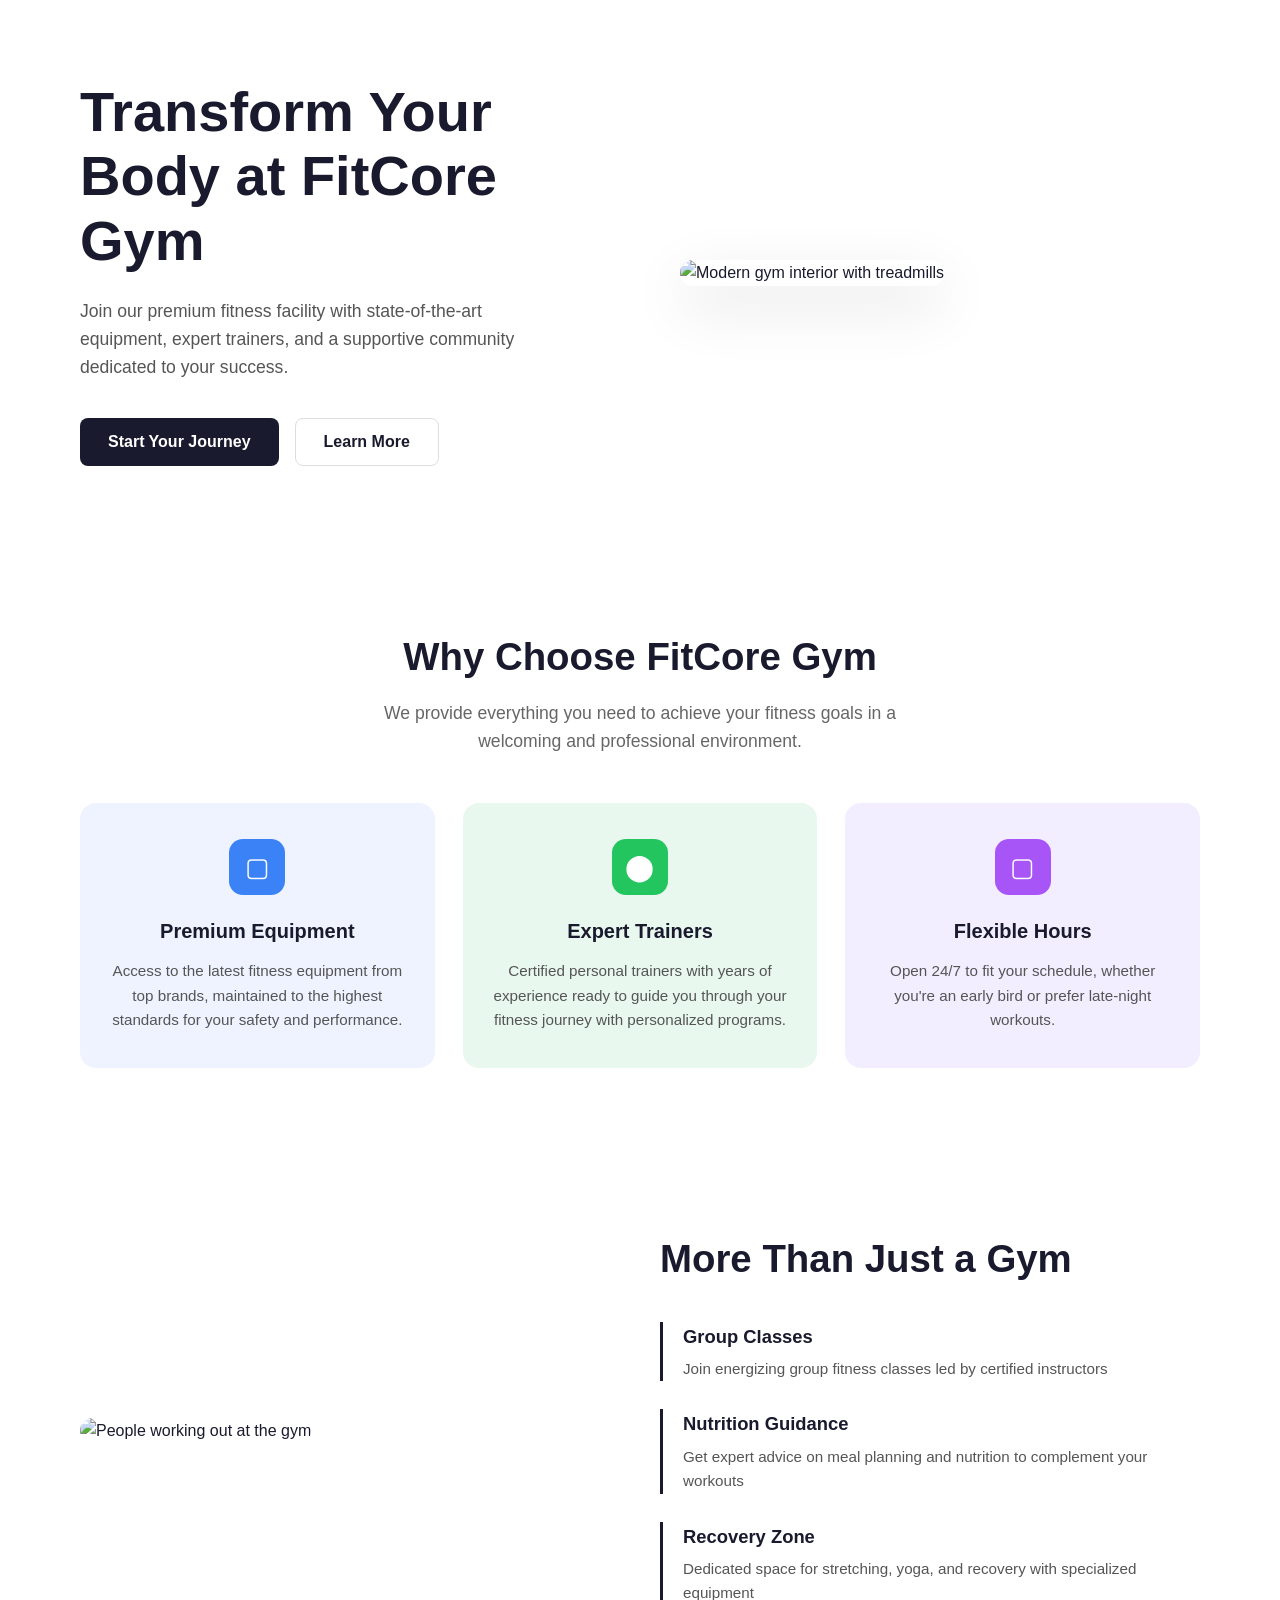
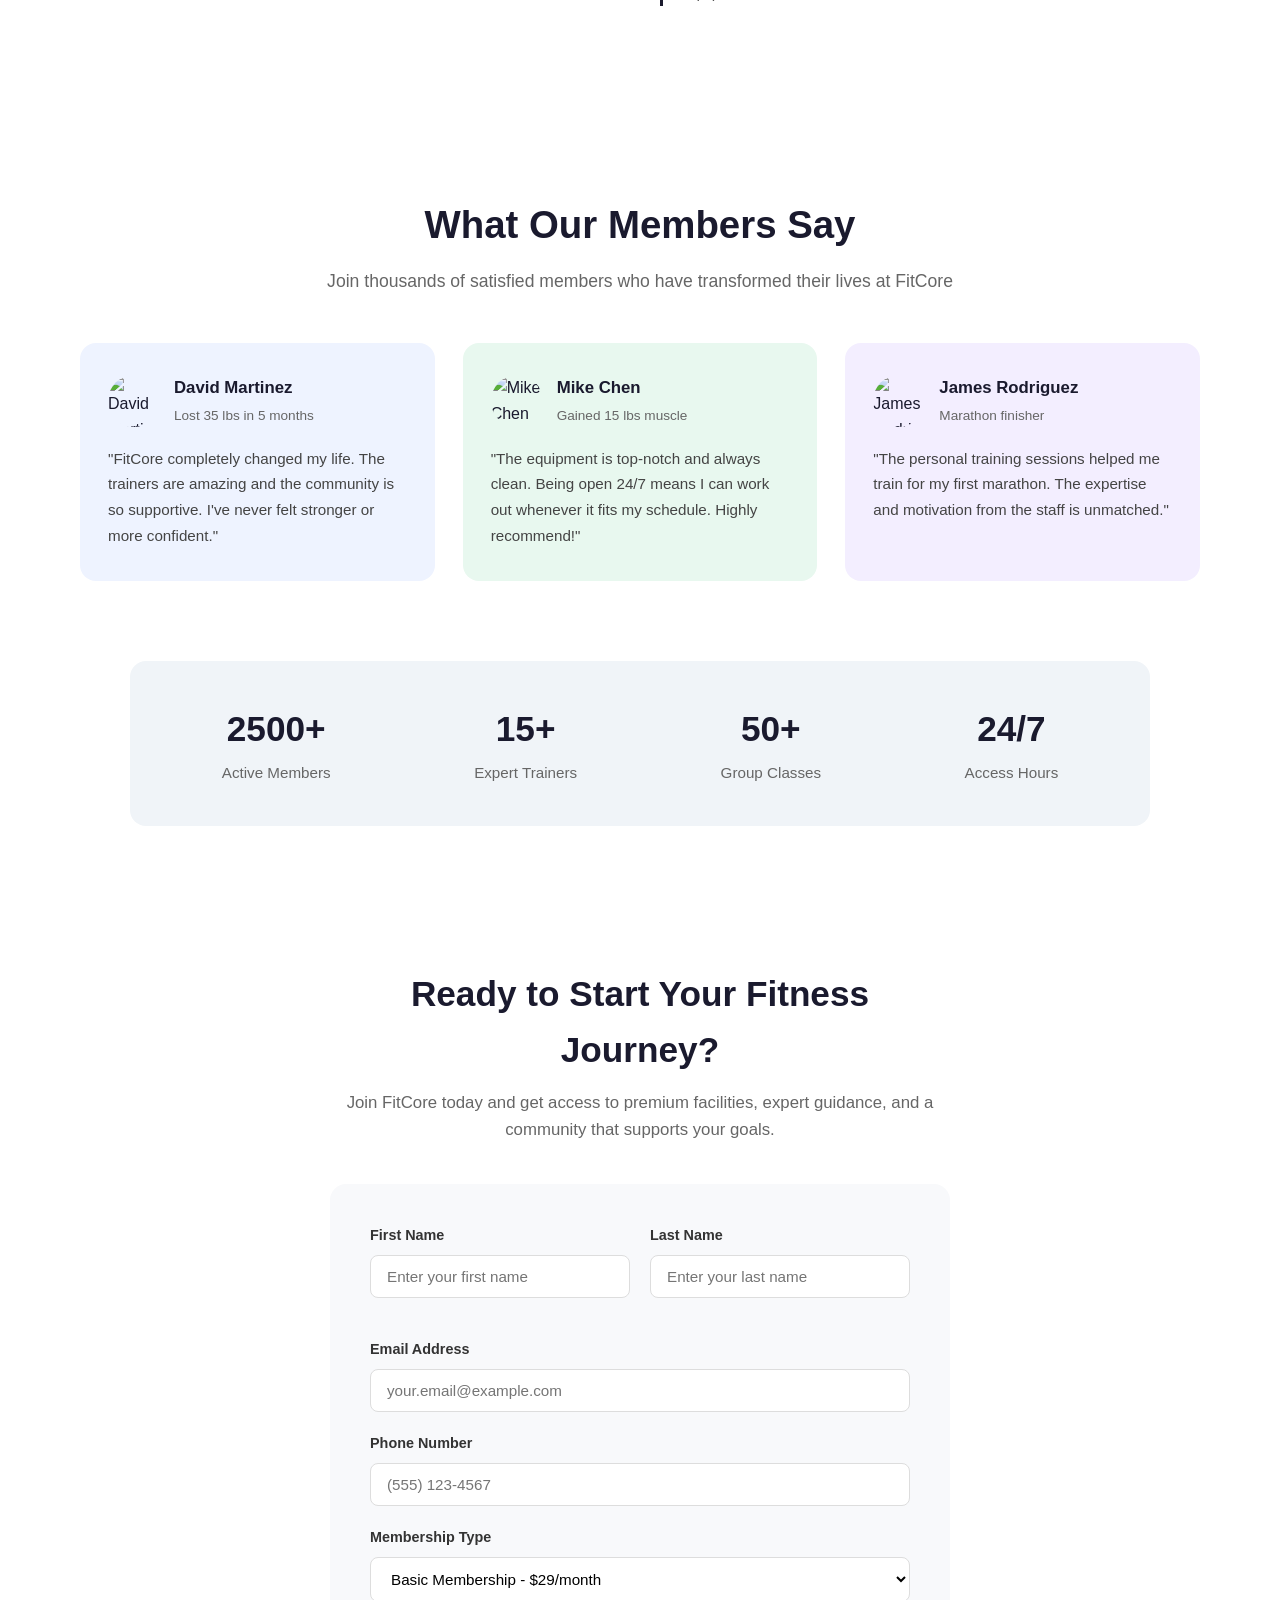
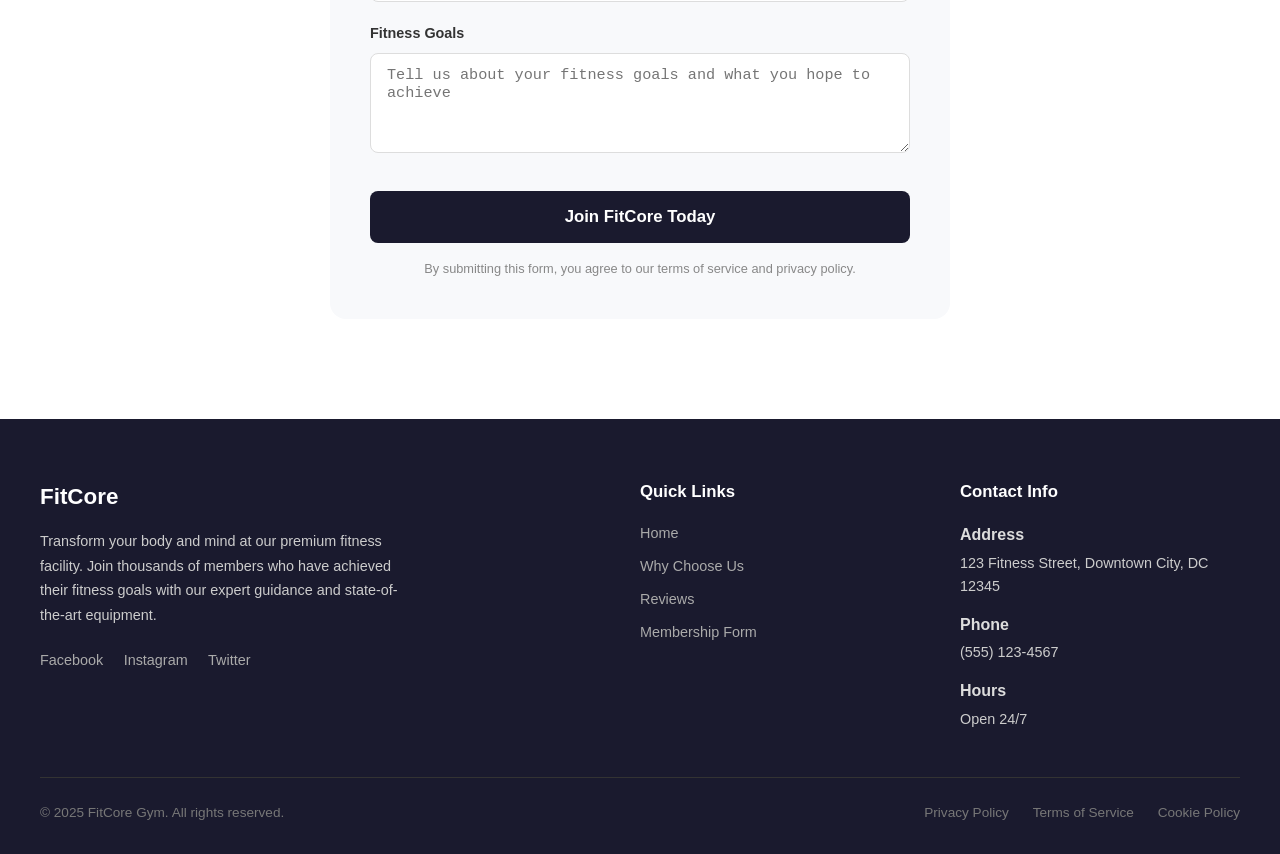
==== index.html @ 9bd6324c "Initial commit" ====
<!DOCTYPE html>
<html lang="en">
<head>
  <meta charset="UTF-8">
  <meta name="viewport" content="width=device-width, initial-scale=1.0">
  <title>FitCore Gym</title>
  <style>
    * {
      margin: 0;
      padding: 0;
      box-sizing: border-box;
    }

    body {
      font-family: -apple-system, BlinkMacSystemFont, 'Segoe UI', Roboto, Oxygen, Ubuntu, Cantarell, sans-serif;
      color: #1a1a2e;
      line-height: 1.6;
      background: #fff;
    }

    /* ========== HERO ========== */
    .hero {
      display: flex;
      align-items: center;
      justify-content: space-between;
      max-width: 1200px;
      margin: 0 auto;
      padding: 80px 40px;
      gap: 60px;
    }

    .hero-content {
      flex: 1;
    }

    .hero-content h1 {
      font-size: 3.5rem;
      font-weight: 800;
      line-height: 1.15;
      color: #1a1a2e;
      margin-bottom: 24px;
    }

    .hero-content p {
      font-size: 1.1rem;
      color: #555;
      max-width: 480px;
      margin-bottom: 36px;
    }

    .hero-buttons {
      display: flex;
      gap: 16px;
    }

    .btn-primary {
      background: #1a1a2e;
      color: #fff;
      border: none;
      padding: 14px 28px;
      font-size: 1rem;
      font-weight: 600;
      border-radius: 8px;
      cursor: pointer;
      transition: background 0.2s;
    }

    .btn-primary:hover {
      background: #333;
    }

    .btn-secondary {
      background: #fff;
      color: #1a1a2e;
      border: 1.5px solid #ddd;
      padding: 14px 28px;
      font-size: 1rem;
      font-weight: 600;
      border-radius: 8px;
      cursor: pointer;
      transition: border-color 0.2s;
    }

    .btn-secondary:hover {
      border-color: #999;
    }

    .hero-image {
      flex: 1;
      max-width: 520px;
    }

    .hero-image img {
      width: 100%;
      border-radius: 16px;
      box-shadow: 0 20px 60px rgba(0,0,0,0.12);
      object-fit: cover;
    }

    /* ========== WHY CHOOSE ========== */
    .why-choose {
      text-align: center;
      padding: 80px 40px;
      max-width: 1200px;
      margin: 0 auto;
    }

    .why-choose h2 {
      font-size: 2.4rem;
      font-weight: 700;
      margin-bottom: 12px;
    }

    .why-choose > p {
      color: #666;
      font-size: 1.1rem;
      max-width: 600px;
      margin: 0 auto 48px;
    }

    .cards {
      display: grid;
      grid-template-columns: repeat(3, 1fr);
      gap: 28px;
    }

    .card {
      border-radius: 16px;
      padding: 36px 28px;
      text-align: center;
    }

    .card.blue { background: #eef3ff; }
    .card.green { background: #e8f8ef; }
    .card.purple { background: #f3eeff; }

    .card-icon {
      width: 56px;
      height: 56px;
      border-radius: 14px;
      display: flex;
      align-items: center;
      justify-content: center;
      margin: 0 auto 20px;
      font-size: 1.6rem;
    }

    .card.blue .card-icon { background: #3b82f6; color: #fff; }
    .card.green .card-icon { background: #22c55e; color: #fff; }
    .card.purple .card-icon { background: #a855f7; color: #fff; }

    .card h3 {
      font-size: 1.25rem;
      margin-bottom: 12px;
    }

    .card p {
      color: #555;
      font-size: 0.95rem;
    }

    /* ========== MORE THAN JUST A GYM ========== */
    .more-than {
      display: flex;
      align-items: center;
      gap: 60px;
      max-width: 1200px;
      margin: 0 auto;
      padding: 80px 40px;
    }

    .more-than-image {
      flex: 1;
      max-width: 520px;
    }

    .more-than-image img {
      width: 100%;
      border-radius: 16px;
      object-fit: cover;
    }

    .more-than-content {
      flex: 1;
    }

    .more-than-content h2 {
      font-size: 2.4rem;
      font-weight: 700;
      margin-bottom: 32px;
    }

    .feature-list {
      list-style: none;
    }

    .feature-list li {
      margin-bottom: 28px;
      padding-left: 20px;
      border-left: 3px solid #1a1a2e;
    }

    .feature-list h3 {
      font-size: 1.15rem;
      margin-bottom: 6px;
    }

    .feature-list p {
      color: #555;
      font-size: 0.95rem;
    }

    /* ========== TESTIMONIALS ========== */
    .testimonials {
      text-align: center;
      padding: 80px 40px;
      max-width: 1200px;
      margin: 0 auto;
    }

    .testimonials h2 {
      font-size: 2.4rem;
      font-weight: 700;
      margin-bottom: 12px;
    }

    .testimonials > p {
      color: #666;
      font-size: 1.1rem;
      margin-bottom: 48px;
    }

    .testimonial-cards {
      display: grid;
      grid-template-columns: repeat(3, 1fr);
      gap: 28px;
    }

    .testimonial {
      border-radius: 16px;
      padding: 32px 28px;
      text-align: left;
    }

    .testimonial.blue { background: #eef3ff; }
    .testimonial.green { background: #e8f8ef; }
    .testimonial.purple { background: #f3eeff; }

    .testimonial-header {
      display: flex;
      align-items: center;
      gap: 14px;
      margin-bottom: 18px;
    }

    .testimonial-header img {
      width: 52px;
      height: 52px;
      border-radius: 50%;
      object-fit: cover;
    }

    .testimonial-header h4 {
      font-size: 1.05rem;
    }

    .testimonial-header span {
      font-size: 0.85rem;
      color: #666;
    }

    .testimonial p {
      color: #444;
      font-size: 0.95rem;
      line-height: 1.7;
    }

    /* ========== STATS ========== */
    .stats {
      max-width: 1100px;
      margin: 0 auto 80px;
      padding: 0 40px;
    }

    .stats-bar {
      background: #f0f4f8;
      border-radius: 16px;
      display: flex;
      justify-content: space-around;
      padding: 40px 20px;
      text-align: center;
    }

    .stat-item h3 {
      font-size: 2.2rem;
      font-weight: 800;
      color: #1a1a2e;
    }

    .stat-item p {
      color: #666;
      font-size: 0.95rem;
      margin-top: 4px;
    }

    
    .cta {
      text-align: center;
      padding: 60px 40px 40px;
      max-width: 700px;
      margin: 0 auto;
    }

    .cta h2 {
      font-size: 2.2rem;
      font-weight: 700;
      margin-bottom: 12px;
    }

    .cta > p {
      color: #666;
      font-size: 1.05rem;
      margin-bottom: 40px;
    }

    .form-card {
      background: #f8f9fb;
      border-radius: 16px;
      padding: 40px;
      text-align: left;
    }

    .form-row {
      display: flex;
      gap: 20px;
      margin-bottom: 20px;
    }

    .form-group {
      flex: 1;
      margin-bottom: 20px;
    }

    .form-group label {
      display: block;
      font-size: 0.9rem;
      font-weight: 600;
      margin-bottom: 8px;
      color: #333;
    }

    .form-group input,
    .form-group select,
    .form-group textarea {
      width: 100%;
      padding: 12px 16px;
      border: 1.5px solid #ddd;
      border-radius: 8px;
      font-size: 0.95rem;
      background: #fff;
      outline: none;
      transition: border-color 0.2s;
    }

    .form-group input:focus,
    .form-group select:focus,
    .form-group textarea:focus {
      border-color: #1a1a2e;
    }

    .form-group textarea {
      min-height: 100px;
      resize: vertical;
    }

    .form-submit {
      width: 100%;
      background: #1a1a2e;
      color: #fff;
      border: none;
      padding: 16px;
      font-size: 1.05rem;
      font-weight: 600;
      border-radius: 8px;
      cursor: pointer;
      margin-top: 10px;
      transition: background 0.2s;
    }

    .form-submit:hover {
      background: #333;
    }

    .form-note {
      text-align: center;
      font-size: 0.8rem;
      color: #888;
      margin-top: 16px;
    }

    /* ========== FOOTER ========== */
    footer {
      background: #1a1a2e;
      color: #ccc;
      padding: 60px 40px 30px;
      margin-top: 60px;
    }

    .footer-content {
      max-width: 1200px;
      margin: 0 auto;
      display: grid;
      grid-template-columns: 2fr 1fr 1fr;
      gap: 40px;
    }

    .footer-brand h3 {
      color: #fff;
      font-size: 1.4rem;
      margin-bottom: 14px;
    }

    .footer-brand p {
      font-size: 0.9rem;
      line-height: 1.7;
      max-width: 360px;
      margin-bottom: 20px;
    }

    .social-links a {
      color: #aaa;
      margin-right: 16px;
      text-decoration: none;
      font-size: 0.9rem;
    }

    .social-links a:hover {
      color: #fff;
    }

    .footer-links h4,
    .footer-contact h4 {
      color: #fff;
      font-size: 1.05rem;
      margin-bottom: 16px;
    }

    .footer-links a {
      display: block;
      color: #aaa;
      text-decoration: none;
      font-size: 0.9rem;
      margin-bottom: 10px;
    }

    .footer-links a:hover {
      color: #fff;
    }

    .footer-contact p {
      font-size: 0.9rem;
      margin-bottom: 6px;
    }

    .footer-contact strong {
      color: #ddd;
      display: block;
      margin-top: 14px;
      margin-bottom: 4px;
    }

    .footer-bottom {
      max-width: 1200px;
      margin: 40px auto 0;
      padding-top: 24px;
      border-top: 1px solid #333;
      display: flex;
      justify-content: space-between;
      font-size: 0.85rem;
      color: #777;
    }

    .footer-bottom a {
      color: #777;
      text-decoration: none;
      margin-left: 20px;
    }

    .footer-bottom a:hover {
      color: #fff;
    }

    /* ========== RESPONSIVE ========== */
    @media (max-width: 900px) {
      .hero, .more-than {
        flex-direction: column;
        text-align: center;
      }

      .hero-content h1 {
        font-size: 2.5rem;
      }

      .hero-buttons {
        justify-content: center;
      }

      .cards, .testimonial-cards {
        grid-template-columns: 1fr;
      }

      .footer-content {
        grid-template-columns: 1fr;
      }

      .stats-bar {
        flex-wrap: wrap;
        gap: 24px;
      }

      .form-row {
        flex-direction: column;
        gap: 0;
      }
    }
  </style>
</head>
<body>

  <!-- HERO -->
  <section class="hero">
    <div class="hero-content">
      <h1>Transform Your<br>Body at FitCore<br>Gym</h1>
      <p>Join our premium fitness facility with state-of-the-art equipment, expert trainers, and a supportive community dedicated to your success.</p>
      <div class="hero-buttons">
        <button class="btn-primary">Start Your Journey</button>
        <button class="btn-secondary">Learn More</button>
      </div>
    </div>
    <div class="hero-image">
      <img src="https://images.unsplash.com/photo-1534438327276-14e5300c3a48?w=800&q=80" alt="Modern gym interior with treadmills">
    </div>
  </section>

  <!-- WHY CHOOSE -->
  <section class="why-choose">
    <h2>Why Choose FitCore Gym</h2>
    <p>We provide everything you need to achieve your fitness goals in a welcoming and professional environment.</p>
    <div class="cards">
      <div class="card blue">
        <div class="card-icon">▢</div>
        <h3>Premium Equipment</h3>
        <p>Access to the latest fitness equipment from top brands, maintained to the highest standards for your safety and performance.</p>
      </div>
      <div class="card green">
        <div class="card-icon">⬤</div>
        <h3>Expert Trainers</h3>
        <p>Certified personal trainers with years of experience ready to guide you through your fitness journey with personalized programs.</p>
      </div>
      <div class="card purple">
        <div class="card-icon">▢</div>
        <h3>Flexible Hours</h3>
        <p>Open 24/7 to fit your schedule, whether you're an early bird or prefer late-night workouts.</p>
      </div>
    </div>
  </section>

  <!-- MORE THAN JUST A GYM -->
  <section class="more-than">
    <div class="more-than-image">
      <img src="https://images.unsplash.com/photo-1571019614242-c5c5dee9f50b?w=800&q=80" alt="People working out at the gym">
    </div>
    <div class="more-than-content">
      <h2>More Than Just a Gym</h2>
      <ul class="feature-list">
        <li>
          <h3>Group Classes</h3>
          <p>Join energizing group fitness classes led by certified instructors</p>
        </li>
        <li>
          <h3>Nutrition Guidance</h3>
          <p>Get expert advice on meal planning and nutrition to complement your workouts</p>
        </li>
        <li>
          <h3>Recovery Zone</h3>
          <p>Dedicated space for stretching, yoga, and recovery with specialized equipment</p>
        </li>
      </ul>
    </div>
  </section>

  <!-- TESTIMONIALS -->
  <section class="testimonials">
    <h2>What Our Members Say</h2>
    <p>Join thousands of satisfied members who have transformed their lives at FitCore</p>
    <div class="testimonial-cards">
      <div class="testimonial blue">
        <div class="testimonial-header">
          <img src="https://i.pravatar.cc/100?img=11" alt="David Martinez">
          <div>
            <h4>David Martinez</h4>
            <span>Lost 35 lbs in 5 months</span>
          </div>
        </div>
        <p>"FitCore completely changed my life. The trainers are amazing and the community is so supportive. I've never felt stronger or more confident."</p>
      </div>
      <div class="testimonial green">
        <div class="testimonial-header">
          <img src="https://i.pravatar.cc/100?img=12" alt="Mike Chen">
          <div>
            <h4>Mike Chen</h4>
            <span>Gained 15 lbs muscle</span>
          </div>
        </div>
        <p>"The equipment is top-notch and always clean. Being open 24/7 means I can work out whenever it fits my schedule. Highly recommend!"</p>
      </div>
      <div class="testimonial purple">
        <div class="testimonial-header">
          <img src="https://i.pravatar.cc/100?img=13" alt="James Rodriguez">
          <div>
            <h4>James Rodriguez</h4>
            <span>Marathon finisher</span>
          </div>
        </div>
        <p>"The personal training sessions helped me train for my first marathon. The expertise and motivation from the staff is unmatched."</p>
      </div>
    </div>
  </section>

  <!-- STATS -->
  <section class="stats">
    <div class="stats-bar">
      <div class="stat-item">
        <h3>2500+</h3>
        <p>Active Members</p>
      </div>
      <div class="stat-item">
        <h3>15+</h3>
        <p>Expert Trainers</p>
      </div>
      <div class="stat-item">
        <h3>50+</h3>
        <p>Group Classes</p>
      </div>
      <div class="stat-item">
        <h3>24/7</h3>
        <p>Access Hours</p>
      </div>
    </div>
  </section>


  <section class="cta">
    <h2>Ready to Start Your Fitness Journey?</h2>
    <p>Join FitCore today and get access to premium facilities, expert guidance, and a community that supports your goals.</p>
    <div class="form-card">
      <form>
        <div class="form-row">
          <div class="form-group">
            <label>First Name</label>
            <input type="text" placeholder="Enter your first name">
          </div>
          <div class="form-group">
            <label>Last Name</label>
            <input type="text" placeholder="Enter your last name">
          </div>
        </div>
        <div class="form-group">
          <label>Email Address</label>
          <input type="email" placeholder="your.email@example.com">
        </div>
        <div class="form-group">
          <label>Phone Number</label>
          <input type="tel" placeholder="(555) 123-4567">
        </div>
        <div class="form-group">
          <label>Membership Type</label>
          <select>
            <option>Basic Membership - $29/month</option>
            <option>Premium Membership - $49/month</option>
            <option>Elite Membership - $79/month</option>
          </select>
        </div>
        <div class="form-group">
          <label>Fitness Goals</label>
          <textarea placeholder="Tell us about your fitness goals and what you hope to achieve"></textarea>
        </div>
        <button type="submit" class="form-submit">Join FitCore Today</button>
        <p class="form-note">By submitting this form, you agree to our terms of service and privacy policy.</p>
      </form>
    </div>
  </section>

  <!-- FOOTER -->
  <footer>
    <div class="footer-content">
      <div class="footer-brand">
        <h3>FitCore</h3>
        <p>Transform your body and mind at our premium fitness facility. Join thousands of members who have achieved their fitness goals with our expert guidance and state-of-the-art equipment.</p>
        <div class="social-links">
          <a href="#">Facebook</a>
          <a href="#">Instagram</a>
          <a href="#">Twitter</a>
        </div>
      </div>
      <div class="footer-links">
        <h4>Quick Links</h4>
        <a href="#">Home</a>
        <a href="#">Why Choose Us</a>
        <a href="#">Reviews</a>
        <a href="#">Membership Form</a>
      </div>
      <div class="footer-contact">
        <h4>Contact Info</h4>
        <strong>Address</strong>
        <p>123 Fitness Street, Downtown City, DC 12345</p>
        <strong>Phone</strong>
        <p>(555) 123-4567</p>
        <strong>Hours</strong>
        <p>Open 24/7</p>
      </div>
    </div>
    <div class="footer-bottom">
      <span>© 2025 FitCore Gym. All rights reserved.</span>
      <div>
        <a href="#">Privacy Policy</a>
        <a href="#">Terms of Service</a>
        <a href="#">Cookie Policy</a>
      </div>
    </div>
  </footer>

</body>
</html>
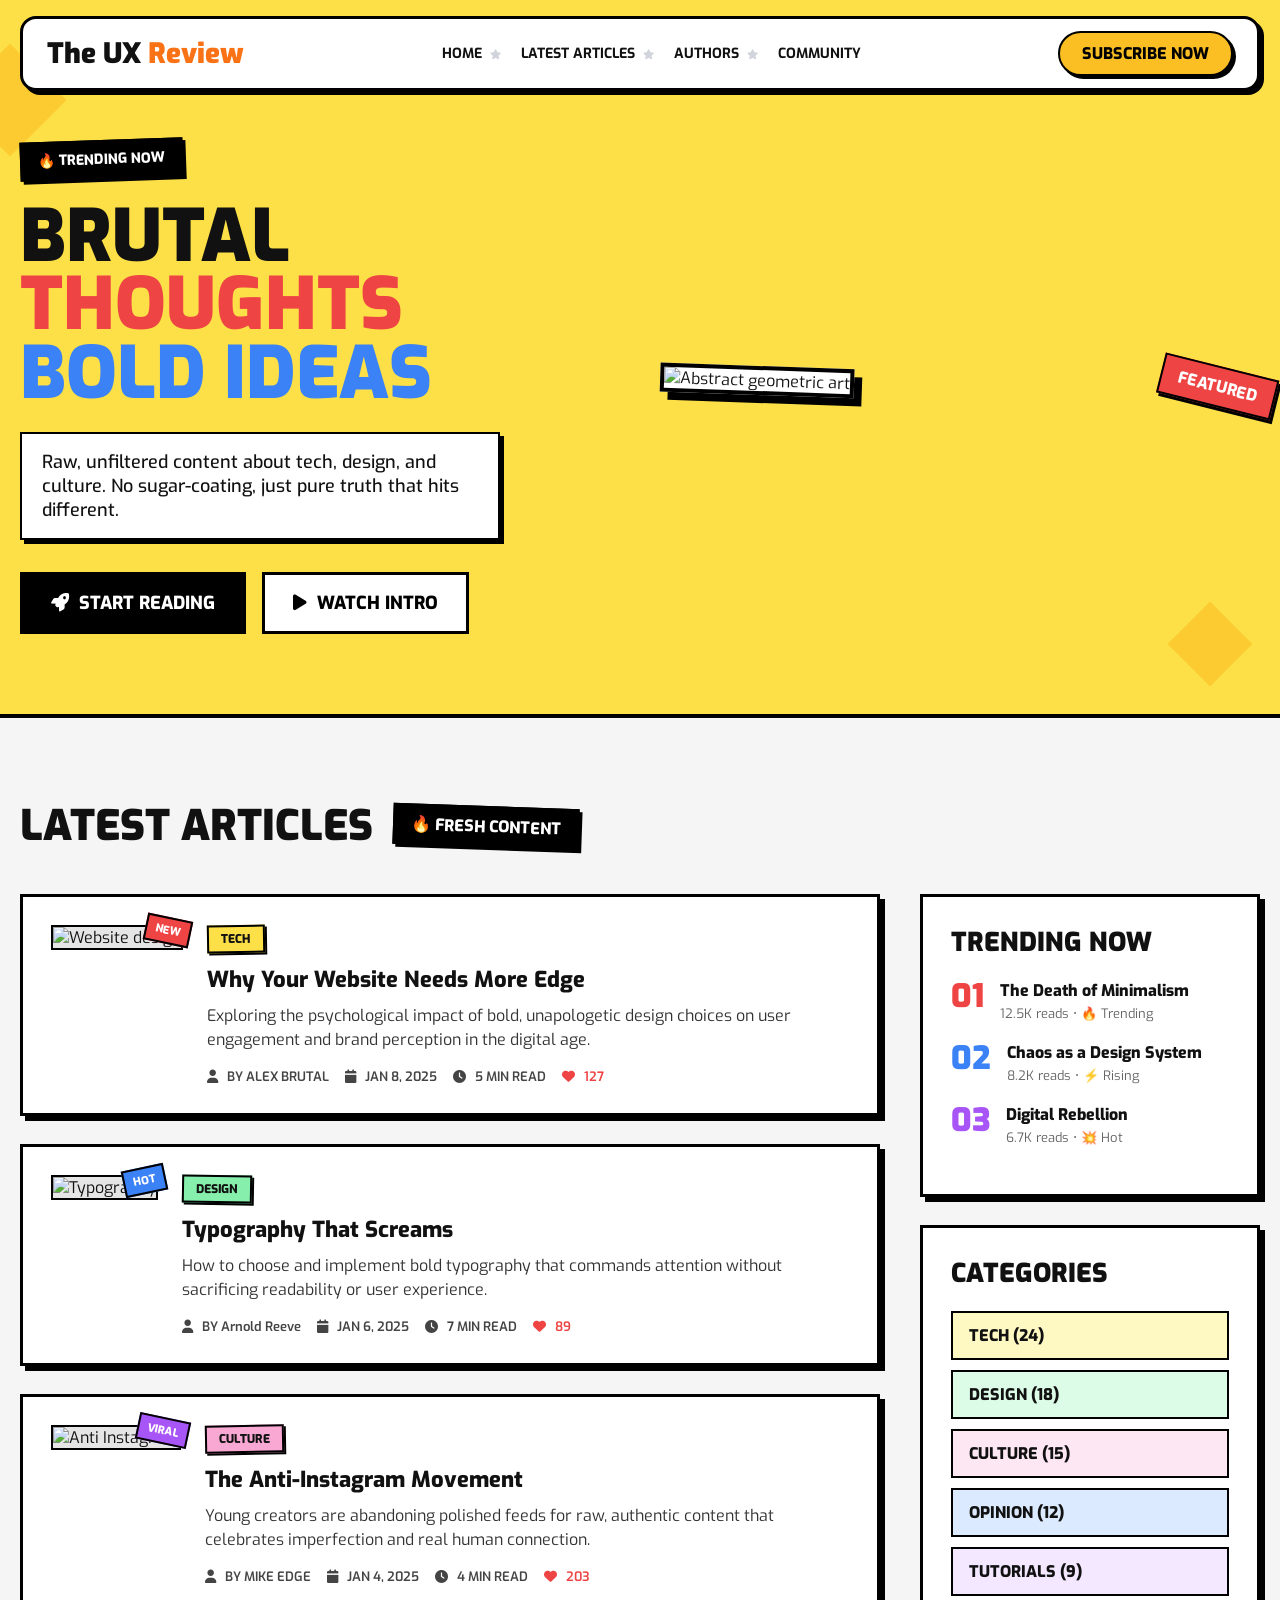
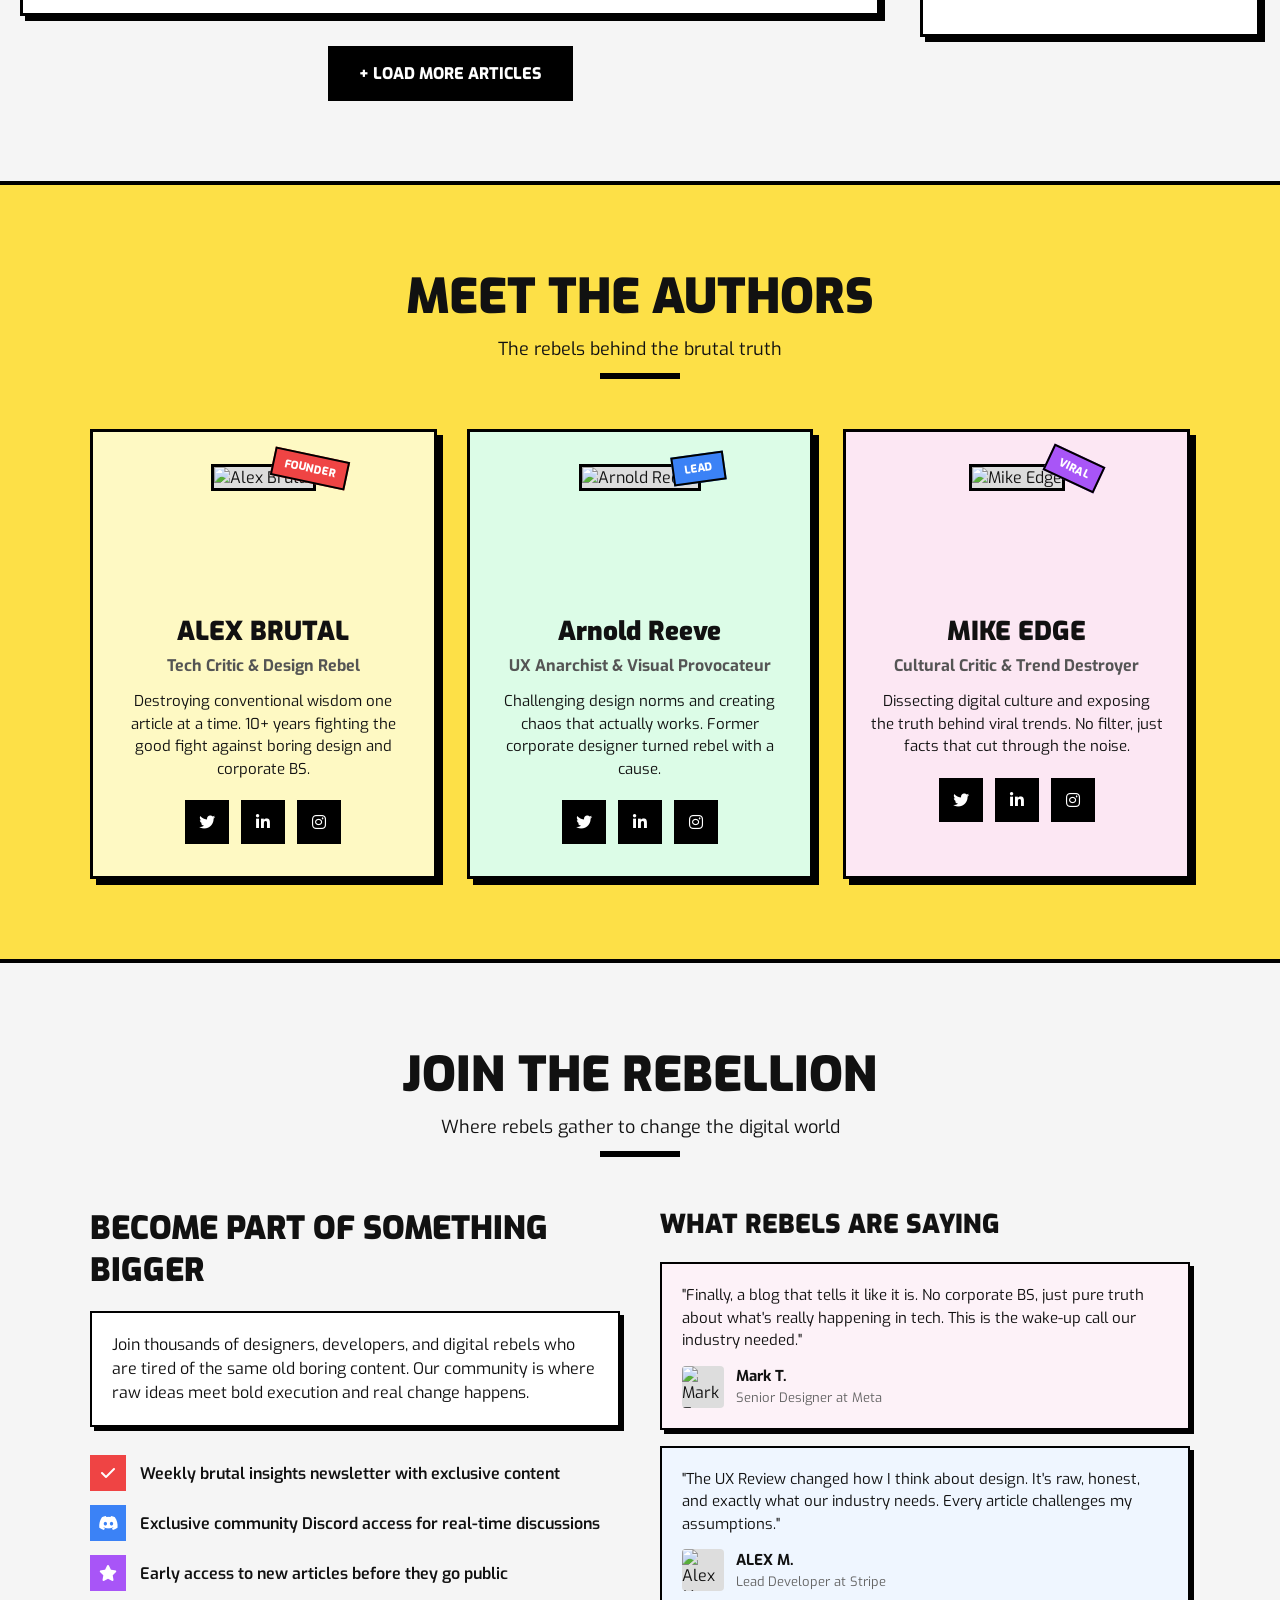
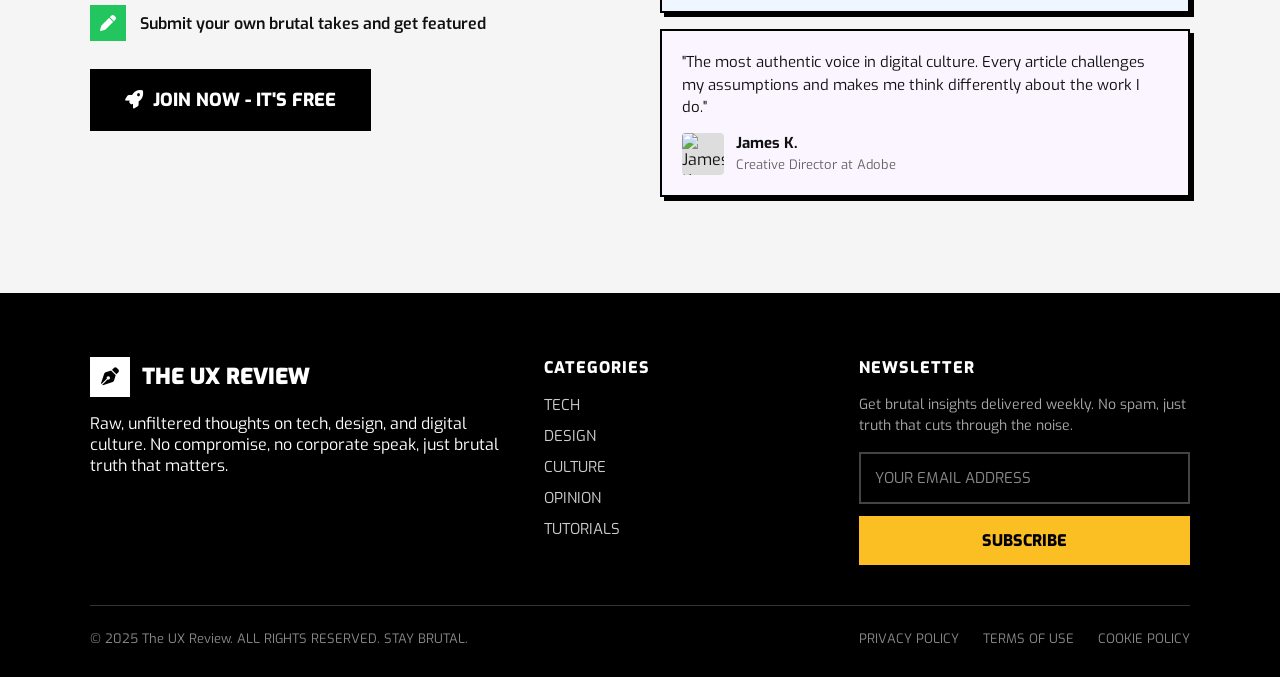
==== commit cc9175fb: "first commit" ====
--- a/index.html
+++ b/index.html
@@ -1,9 +1,13 @@
 <!DOCTYPE html>
 <html lang="en">
 <head>
-  <meta charset="UTF-8">
-  <meta name="viewport" content="width=device-width, initial-scale=1.0">
-  <title>FitCore Gym</title>
+  <meta charset="UTF-8" />
+  <meta name="viewport" content="width=device-width, initial-scale=1.0" />
+  <title>The UX Review</title>
+  <link rel="preconnect" href="https://fonts.googleapis.com" />
+  <link rel="preconnect" href="https://fonts.gstatic.com" crossorigin />
+  <link href="https://fonts.googleapis.com/css2?family=Exo:wght@400;500;600;700;800;900&display=swap" rel="stylesheet" />
+  <link rel="stylesheet" href="https://cdnjs.cloudflare.com/ajax/libs/font-awesome/6.4.0/css/all.min.css" />
   <style>
     * {
       margin: 0;
@@ -12,723 +16,1110 @@
     }
 
     body {
-      font-family: -apple-system, BlinkMacSystemFont, 'Segoe UI', Roboto, Oxygen, Ubuntu, Cantarell, sans-serif;
-      color: #1a1a2e;
-      line-height: 1.6;
+      font-family: 'Exo', sans-serif;
+      background: #fafafa;
+      color: #111;
+      overflow-x: hidden;
+    }
+
+    /* ===== Custom Brutal Styles ===== */
+    .brutal-border {
+      border: 3px solid #000;
+    }
+    .brutal-border-sm {
+      border: 2px solid #000;
+    }
+    .brutal-shadow {
+      box-shadow: 6px 6px 0 #000;
+    }
+    .brutal-shadow-sm {
+      box-shadow: 4px 4px 0 #000;
+    }
+    .brutal-shadow-xs {
+      box-shadow: 3px 3px 0 #000;
+    }
+    .hover-lift:hover {
+      transform: translate(-3px, -3px);
+      box-shadow: 8px 8px 0 #000;
+    }
+
+    /* ===== Header ===== */
+    header {
+      position: fixed;
+      top: 0;
+      left: 0;
+      right: 0;
+      z-index: 100;
+      padding: 16px 20px;
+    }
+    .header-inner {
+      max-width: 1280px;
+      margin: 0 auto;
       background: #fff;
-    }
-
-    /* ========== HERO ========== */
-    .hero {
+      border: 3px solid #000;
+      border-radius: 16px;
+      box-shadow: 4px 4px 0 #000;
       display: flex;
       align-items: center;
       justify-content: space-between;
-      max-width: 1200px;
+      padding: 12px 24px;
+    }
+    .logo {
+      font-size: 28px;
+      font-weight: 900;
+    }
+    .logo span:first-child { color: #111; }
+    .logo span:last-child { color: #f97316; }
+
+    nav ul {
+      display: flex;
+      align-items: center;
+      gap: 20px;
+      list-style: none;
+      font-weight: 700;
+      font-size: 14px;
+    }
+    nav a {
+      text-decoration: none;
+      color: #111;
+      transition: color 0.2s;
+    }
+    nav a:hover { color: #f97316; }
+    nav .star {
+      color: #d1d5db;
+      font-size: 10px;
+      margin-left: 8px;
+    }
+
+    .subscribe-btn {
+      background: #fbbf24;
+      color: #000;
+      font-weight: 800;
+      padding: 10px 22px;
+      border: 2px solid #000;
+      border-radius: 999px;
+      text-decoration: none;
+      box-shadow: 3px 3px 0 #000;
+      transition: transform 0.15s;
+    }
+    .subscribe-btn:hover {
+      transform: translate(-2px, -2px);
+      box-shadow: 5px 5px 0 #000;
+    }
+
+    /* ===== Hero ===== */
+    #hero {
+      background: #fde047;
+      padding: 140px 20px 80px;
+      position: relative;
+      overflow: hidden;
+      border-bottom: 4px solid #000;
+    }
+    .hero-container {
+      max-width: 1280px;
       margin: 0 auto;
-      padding: 80px 40px;
-      gap: 60px;
-    }
-
-    .hero-content {
-      flex: 1;
-    }
-
-    .hero-content h1 {
-      font-size: 3.5rem;
-      font-weight: 800;
-      line-height: 1.15;
-      color: #1a1a2e;
+      display: grid;
+      grid-template-columns: 1fr 1fr;
+      gap: 40px;
+      align-items: center;
+    }
+    .trending-badge {
+      display: inline-block;
+      background: #000;
+      color: #fff;
+      padding: 8px 16px;
+      font-weight: 800;
+      font-size: 14px;
+      transform: rotate(-2deg);
       margin-bottom: 24px;
-    }
-
-    .hero-content p {
-      font-size: 1.1rem;
-      color: #555;
+      border: 2px solid #000;
+      box-shadow: 3px 3px 0 #000;
+    }
+    .hero-title {
+      font-size: 72px;
+      font-weight: 900;
+      line-height: 0.95;
+      margin-bottom: 24px;
+    }
+    .hero-title .black { color: #111; }
+    .hero-title .red { color: #ef4444; }
+    .hero-title .blue { color: #3b82f6; }
+
+    .hero-desc {
+      background: #fff;
+      border: 2px solid #000;
+      padding: 16px 20px;
+      font-size: 18px;
+      font-weight: 500;
       max-width: 480px;
-      margin-bottom: 36px;
-    }
-
-    .hero-buttons {
+      margin-bottom: 32px;
+      box-shadow: 4px 4px 0 #000;
+    }
+
+    .hero-btns {
       display: flex;
       gap: 16px;
-    }
-
+      flex-wrap: wrap;
+    }
     .btn-primary {
-      background: #1a1a2e;
-      color: #fff;
-      border: none;
-      padding: 14px 28px;
-      font-size: 1rem;
-      font-weight: 600;
-      border-radius: 8px;
-      cursor: pointer;
-      transition: background 0.2s;
-    }
-
-    .btn-primary:hover {
-      background: #333;
-    }
-
+      background: #000;
+      color: #fff;
+      font-weight: 800;
+      font-size: 18px;
+      padding: 16px 28px;
+      border: 3px solid #000;
+      text-decoration: none;
+      display: inline-flex;
+      align-items: center;
+      gap: 10px;
+      transition: transform 0.15s;
+    }
+    .btn-primary:hover { transform: translate(3px, 3px); }
     .btn-secondary {
       background: #fff;
-      color: #1a1a2e;
-      border: 1.5px solid #ddd;
+      color: #000;
+      font-weight: 800;
+      font-size: 18px;
+      padding: 16px 28px;
+      border: 3px solid #000;
+      text-decoration: none;
+      display: inline-flex;
+      align-items: center;
+      gap: 10px;
+      transition: transform 0.15s;
+    }
+    .btn-secondary:hover { transform: translate(3px, 3px); }
+
+    .hero-image-wrap {
+      position: relative;
+      transform: rotate(2deg);
+    }
+    .hero-image {
+      width: 100%;
+      max-width: 520px;
+      border: 4px solid #000;
+      box-shadow: 8px 8px 0 #000;
+      background: #fff;
+    }
+    .featured-badge {
+      position: absolute;
+      top: -16px;
+      right: -16px;
+      background: #ef4444;
+      color: #fff;
+      font-weight: 800;
+      padding: 8px 16px;
+      border: 2px solid #000;
+      transform: rotate(12deg);
+      box-shadow: 3px 3px 0 #000;
+    }
+
+    /* decorative diamonds */
+    .diamond {
+      position: absolute;
+      width: 80px;
+      height: 80px;
+      background: #fbbf24;
+      transform: rotate(45deg);
+      opacity: 0.6;
+      z-index: 0;
+    }
+    .diamond-1 { top: 60px; left: -30px; }
+    .diamond-2 { bottom: 40px; right: 40px; width: 60px; height: 60px; }
+
+    /* ===== Latest Articles ===== */
+    #articles {
+      padding: 80px 20px;
+      background: #f5f5f5;
+      border-bottom: 4px solid #000;
+    }
+    .section-container {
+      max-width: 1280px;
+      margin: 0 auto;
+    }
+    .section-header {
+      display: flex;
+      align-items: center;
+      gap: 20px;
+      margin-bottom: 40px;
+    }
+    .section-header h2 {
+      font-size: 42px;
+      font-weight: 900;
+    }
+    .fresh-badge {
+      background: #000;
+      color: #fff;
+      padding: 8px 16px;
+      font-weight: 800;
+      transform: rotate(2deg);
+      border: 2px solid #000;
+      box-shadow: 3px 3px 0 #000;
+    }
+
+    .articles-grid {
+      display: grid;
+      grid-template-columns: 1fr 340px;
+      gap: 40px;
+    }
+
+    .article-card {
+      background: #fff;
+      border: 3px solid #000;
+      box-shadow: 5px 5px 0 #000;
+      padding: 28px;
+      margin-bottom: 28px;
+      transition: all 0.25s;
+    }
+    .article-card:hover {
+      transform: translate(-4px, -4px);
+      box-shadow: 9px 9px 0 #000;
+    }
+    .article-inner {
+      display: flex;
+      gap: 24px;
+    }
+    .article-img-wrap {
+      position: relative;
+      flex-shrink: 0;
+    }
+    .article-img {
+      width: 160px;
+      height: 128px;
+      object-fit: cover;
+      border: 2px solid #000;
+      background: #e5e5e5;
+    }
+    .tag-new {
+      position: absolute;
+      top: -8px;
+      right: -8px;
+      background: #ef4444;
+      color: #fff;
+      font-size: 11px;
+      font-weight: 800;
+      padding: 4px 8px;
+      border: 2px solid #000;
+      transform: rotate(12deg);
+    }
+    .tag-hot {
+      position: absolute;
+      top: -8px;
+      right: -8px;
+      background: #3b82f6;
+      color: #fff;
+      font-size: 11px;
+      font-weight: 800;
+      padding: 4px 8px;
+      border: 2px solid #000;
+      transform: rotate(-12deg);
+    }
+    .tag-viral {
+      position: absolute;
+      top: -8px;
+      right: -8px;
+      background: #a855f7;
+      color: #fff;
+      font-size: 11px;
+      font-weight: 800;
+      padding: 4px 8px;
+      border: 2px solid #000;
+      transform: rotate(12deg);
+    }
+    .cat-badge {
+      display: inline-block;
+      font-size: 12px;
+      font-weight: 800;
+      padding: 4px 12px;
+      border: 2px solid #000;
+      margin-bottom: 12px;
+      box-shadow: 2px 2px 0 #000;
+    }
+    .cat-tech { background: #fde047; transform: rotate(-1deg); }
+    .cat-design { background: #86efac; transform: rotate(1deg); }
+    .cat-culture { background: #f9a8d4; transform: rotate(-1deg); }
+
+    .article-card h3 {
+      font-size: 22px;
+      font-weight: 800;
+      margin-bottom: 10px;
+    }
+    .article-card p {
+      font-size: 16px;
+      line-height: 1.5;
+      margin-bottom: 16px;
+      color: #333;
+    }
+    .meta {
+      display: flex;
+      flex-wrap: wrap;
+      gap: 16px;
+      font-size: 13px;
+      font-weight: 600;
+      color: #444;
+    }
+    .meta i { margin-right: 6px; }
+    .meta .likes { color: #ef4444; }
+
+    /* Sidebar */
+    .sidebar-card {
+      background: #fff;
+      border: 3px solid #000;
+      box-shadow: 5px 5px 0 #000;
+      padding: 28px;
+      margin-bottom: 28px;
+    }
+    .sidebar-card h4 {
+      font-size: 26px;
+      font-weight: 900;
+      margin-bottom: 20px;
+    }
+    .trending-item {
+      display: flex;
+      gap: 16px;
+      margin-bottom: 20px;
+      cursor: pointer;
+    }
+    .trending-num {
+      font-size: 32px;
+      font-weight: 900;
+      line-height: 1;
+    }
+    .num-1 { color: #ef4444; }
+    .num-2 { color: #3b82f6; }
+    .num-3 { color: #a855f7; }
+    .trending-item h5 {
+      font-size: 16px;
+      font-weight: 800;
+      margin-bottom: 4px;
+    }
+    .trending-item p {
+      font-size: 13px;
+      color: #666;
+    }
+
+    .cat-list span {
+      display: block;
+      font-weight: 800;
+      padding: 12px 16px;
+      border: 2px solid #000;
+      margin-bottom: 10px;
+      cursor: pointer;
+      transition: all 0.2s;
+    }
+    .cat-list span:hover {
+      transform: translate(-2px, -2px);
+      box-shadow: 4px 4px 0 #000;
+    }
+    .cat-tech-bg { background: #fef9c3; }
+    .cat-design-bg { background: #dcfce7; }
+    .cat-culture-bg { background: #fce7f3; }
+    .cat-opinion-bg { background: #dbeafe; }
+    .cat-tutorials-bg { background: #f3e8ff; }
+
+    .load-more {
+      display: block;
+      width: fit-content;
+      margin: 30px auto 0;
+      background: #000;
+      color: #fff;
+      font-weight: 800;
+      font-size: 16px;
       padding: 14px 28px;
-      font-size: 1rem;
-      font-weight: 600;
-      border-radius: 8px;
-      cursor: pointer;
-      transition: border-color 0.2s;
-    }
-
-    .btn-secondary:hover {
-      border-color: #999;
-    }
-
-    .hero-image {
-      flex: 1;
-      max-width: 520px;
-    }
-
-    .hero-image img {
-      width: 100%;
-      border-radius: 16px;
-      box-shadow: 0 20px 60px rgba(0,0,0,0.12);
-      object-fit: cover;
-    }
-
-    /* ========== WHY CHOOSE ========== */
-    .why-choose {
+      border: 3px solid #000;
+      text-decoration: none;
+      transition: transform 0.15s;
+    }
+    .load-more:hover { transform: translate(3px, 3px); }
+
+    /* ===== Authors ===== */
+    #authors {
+      background: #fde047;
+      padding: 80px 20px;
       text-align: center;
-      padding: 80px 40px;
-      max-width: 1200px;
-      margin: 0 auto;
-    }
-
-    .why-choose h2 {
-      font-size: 2.4rem;
-      font-weight: 700;
+      border-bottom: 4px solid #000;
+      position: relative;
+    }
+    #authors h2 {
+      font-size: 48px;
+      font-weight: 900;
+      margin-bottom: 8px;
+    }
+    #authors .subtitle {
+      font-size: 18px;
       margin-bottom: 12px;
     }
-
-    .why-choose > p {
-      color: #666;
-      font-size: 1.1rem;
-      max-width: 600px;
-      margin: 0 auto 48px;
-    }
-
-    .cards {
+    .underline {
+      width: 80px;
+      height: 6px;
+      background: #000;
+      margin: 0 auto 50px;
+    }
+
+    .authors-grid {
       display: grid;
       grid-template-columns: repeat(3, 1fr);
-      gap: 28px;
-    }
-
-    .card {
-      border-radius: 16px;
-      padding: 36px 28px;
+      gap: 30px;
+      max-width: 1100px;
+      margin: 0 auto;
+    }
+    .author-card {
+      background: #fff;
+      border: 3px solid #000;
+      box-shadow: 6px 6px 0 #000;
+      padding: 32px 24px;
+      transition: all 0.25s;
+    }
+    .author-card:hover {
+      transform: translate(-4px, -4px);
+      box-shadow: 10px 10px 0 #000;
+    }
+    .author-1 { background: #fef9c3; }
+    .author-2 { background: #dcfce7; }
+    .author-3 { background: #fce7f3; }
+
+    .author-img-wrap {
+      position: relative;
+      width: 130px;
+      height: 130px;
+      margin: 0 auto 20px;
+    }
+    .author-img {
+      width: 130px;
+      height: 130px;
+      object-fit: cover;
+      border: 3px solid #000;
+      background: #ddd;
+    }
+    .author-badge {
+      position: absolute;
+      top: -10px;
+      right: -20px;
+      color: #fff;
+      font-size: 11px;
+      font-weight: 800;
+      padding: 5px 10px;
+      border: 2px solid #000;
+    }
+    .badge-founder { background: #ef4444; transform: rotate(12deg); }
+    .badge-lead { background: #3b82f6; transform: rotate(-8deg); }
+    .badge-viral { background: #a855f7; transform: rotate(25deg); }
+
+    .author-card h3 {
+      font-size: 26px;
+      font-weight: 900;
+      margin-bottom: 6px;
+    }
+    .author-role {
+      font-weight: 700;
+      color: #555;
+      margin-bottom: 14px;
+    }
+    .author-bio {
+      font-size: 15px;
+      line-height: 1.5;
+      margin-bottom: 20px;
+    }
+    .socials {
+      display: flex;
+      justify-content: center;
+      gap: 12px;
+    }
+    .socials a {
+      width: 44px;
+      height: 44px;
+      background: #000;
+      color: #fff;
+      display: flex;
+      align-items: center;
+      justify-content: center;
+      border: 2px solid #000;
+      text-decoration: none;
+      transition: all 0.2s;
+    }
+    .socials a:hover {
+      transform: translate(-2px, -2px);
+      box-shadow: 3px 3px 0 #000;
+    }
+
+    /* ===== Community ===== */
+    #community {
+      padding: 80px 20px;
+      background: #f5f5f5;
+      border-bottom: 4px solid #000;
+    }
+    #community h2 {
+      font-size: 48px;
+      font-weight: 900;
       text-align: center;
-    }
-
-    .card.blue { background: #eef3ff; }
-    .card.green { background: #e8f8ef; }
-    .card.purple { background: #f3eeff; }
-
-    .card-icon {
-      width: 56px;
-      height: 56px;
-      border-radius: 14px;
+      margin-bottom: 8px;
+    }
+    #community .subtitle {
+      text-align: center;
+      font-size: 18px;
+      margin-bottom: 12px;
+    }
+    .community-grid {
+      display: grid;
+      grid-template-columns: 1fr 1fr;
+      gap: 40px;
+      max-width: 1100px;
+      margin: 50px auto 0;
+      align-items: start;
+    }
+    .community-left h3 {
+      font-size: 32px;
+      font-weight: 900;
+      margin-bottom: 20px;
+    }
+    .community-box {
+      background: #fff;
+      border: 2px solid #000;
+      padding: 20px;
+      margin-bottom: 28px;
+      font-size: 16px;
+      line-height: 1.5;
+      box-shadow: 4px 4px 0 #000;
+    }
+    .benefits {
+      list-style: none;
+      margin-bottom: 28px;
+    }
+    .benefits li {
+      display: flex;
+      align-items: center;
+      gap: 14px;
+      margin-bottom: 14px;
+      font-weight: 600;
+      font-size: 16px;
+    }
+    .benefit-icon {
+      width: 36px;
+      height: 36px;
       display: flex;
       align-items: center;
       justify-content: center;
-      margin: 0 auto 20px;
-      font-size: 1.6rem;
-    }
-
-    .card.blue .card-icon { background: #3b82f6; color: #fff; }
-    .card.green .card-icon { background: #22c55e; color: #fff; }
-    .card.purple .card-icon { background: #a855f7; color: #fff; }
-
-    .card h3 {
-      font-size: 1.25rem;
-      margin-bottom: 12px;
-    }
-
-    .card p {
-      color: #555;
-      font-size: 0.95rem;
-    }
-
-    /* ========== MORE THAN JUST A GYM ========== */
-    .more-than {
-      display: flex;
-      align-items: center;
-      gap: 60px;
-      max-width: 1200px;
-      margin: 0 auto;
-      padding: 80px 40px;
-    }
-
-    .more-than-image {
-      flex: 1;
-      max-width: 520px;
-    }
-
-    .more-than-image img {
-      width: 100%;
-      border-radius: 16px;
+      color: #fff;
+      font-size: 16px;
+      flex-shrink: 0;
+    }
+    .icon-red { background: #ef4444; }
+    .icon-blue { background: #3b82f6; }
+    .icon-purple { background: #a855f7; }
+    .icon-green { background: #22c55e; }
+
+    .join-btn {
+      display: inline-flex;
+      align-items: center;
+      gap: 10px;
+      background: #000;
+      color: #fff;
+      font-weight: 800;
+      font-size: 18px;
+      padding: 16px 32px;
+      border: 3px solid #000;
+      text-decoration: none;
+      transition: transform 0.15s;
+    }
+    .join-btn:hover { transform: translate(3px, 3px); }
+
+    .testimonial {
+      background: #fff;
+      border: 2px solid #000;
+      padding: 20px;
+      margin-bottom: 16px;
+      box-shadow: 4px 4px 0 #000;
+    }
+    .testimonial.pink { background: #fdf2f8; }
+    .testimonial.blue { background: #eff6ff; }
+    .testimonial.purple { background: #faf5ff; }
+    .testimonial p {
+      font-size: 15px;
+      line-height: 1.5;
+      margin-bottom: 14px;
+    }
+    .testimonial-author {
+      display: flex;
+      align-items: center;
+      gap: 12px;
+    }
+    .testimonial-author img {
+      width: 42px;
+      height: 42px;
+      border-radius: 4px;
       object-fit: cover;
-    }
-
-    .more-than-content {
-      flex: 1;
-    }
-
-    .more-than-content h2 {
-      font-size: 2.4rem;
-      font-weight: 700;
-      margin-bottom: 32px;
-    }
-
-    .feature-list {
-      list-style: none;
-    }
-
-    .feature-list li {
-      margin-bottom: 28px;
-      padding-left: 20px;
-      border-left: 3px solid #1a1a2e;
-    }
-
-    .feature-list h3 {
-      font-size: 1.15rem;
-      margin-bottom: 6px;
-    }
-
-    .feature-list p {
-      color: #555;
-      font-size: 0.95rem;
-    }
-
-    /* ========== TESTIMONIALS ========== */
-    .testimonials {
-      text-align: center;
-      padding: 80px 40px;
-      max-width: 1200px;
-      margin: 0 auto;
-    }
-
-    .testimonials h2 {
-      font-size: 2.4rem;
-      font-weight: 700;
-      margin-bottom: 12px;
-    }
-
-    .testimonials > p {
+      background: #ddd;
+    }
+    .testimonial-author strong {
+      display: block;
+      font-size: 15px;
+    }
+    .testimonial-author span {
+      font-size: 13px;
       color: #666;
-      font-size: 1.1rem;
-      margin-bottom: 48px;
-    }
-
-    .testimonial-cards {
-      display: grid;
-      grid-template-columns: repeat(3, 1fr);
-      gap: 28px;
-    }
-
-    .testimonial {
-      border-radius: 16px;
-      padding: 32px 28px;
-      text-align: left;
-    }
-
-    .testimonial.blue { background: #eef3ff; }
-    .testimonial.green { background: #e8f8ef; }
-    .testimonial.purple { background: #f3eeff; }
-
-    .testimonial-header {
-      display: flex;
-      align-items: center;
-      gap: 14px;
-      margin-bottom: 18px;
-    }
-
-    .testimonial-header img {
-      width: 52px;
-      height: 52px;
-      border-radius: 50%;
-      object-fit: cover;
-    }
-
-    .testimonial-header h4 {
-      font-size: 1.05rem;
-    }
-
-    .testimonial-header span {
-      font-size: 0.85rem;
-      color: #666;
-    }
-
-    .testimonial p {
-      color: #444;
-      font-size: 0.95rem;
-      line-height: 1.7;
-    }
-
-    /* ========== STATS ========== */
-    .stats {
+    }
+
+    /* ===== Footer ===== */
+    footer {
+      background: #000;
+      color: #fff;
+      padding: 60px 20px 30px;
+    }
+    .footer-grid {
       max-width: 1100px;
-      margin: 0 auto 80px;
-      padding: 0 40px;
-    }
-
-    .stats-bar {
-      background: #f0f4f8;
-      border-radius: 16px;
-      display: flex;
-      justify-content: space-around;
-      padding: 40px 20px;
-      text-align: center;
-    }
-
-    .stat-item h3 {
-      font-size: 2.2rem;
-      font-weight: 800;
-      color: #1a1a2e;
-    }
-
-    .stat-item p {
-      color: #666;
-      font-size: 0.95rem;
-      margin-top: 4px;
-    }
-
-    
-    .cta {
-      text-align: center;
-      padding: 60px 40px 40px;
-      max-width: 700px;
-      margin: 0 auto;
-    }
-
-    .cta h2 {
-      font-size: 2.2rem;
-      font-weight: 700;
-      margin-bottom: 12px;
-    }
-
-    .cta > p {
-      color: #666;
-      font-size: 1.05rem;
-      margin-bottom: 40px;
-    }
-
-    .form-card {
-      background: #f8f9fb;
-      border-radius: 16px;
-      padding: 40px;
-      text-align: left;
-    }
-
-    .form-row {
-      display: flex;
-      gap: 20px;
-      margin-bottom: 20px;
-    }
-
-    .form-group {
-      flex: 1;
-      margin-bottom: 20px;
-    }
-
-    .form-group label {
-      display: block;
-      font-size: 0.9rem;
-      font-weight: 600;
-      margin-bottom: 8px;
-      color: #333;
-    }
-
-    .form-group input,
-    .form-group select,
-    .form-group textarea {
-      width: 100%;
-      padding: 12px 16px;
-      border: 1.5px solid #ddd;
-      border-radius: 8px;
-      font-size: 0.95rem;
-      background: #fff;
-      outline: none;
-      transition: border-color 0.2s;
-    }
-
-    .form-group input:focus,
-    .form-group select:focus,
-    .form-group textarea:focus {
-      border-color: #1a1a2e;
-    }
-
-    .form-group textarea {
-      min-height: 100px;
-      resize: vertical;
-    }
-
-    .form-submit {
-      width: 100%;
-      background: #1a1a2e;
-      color: #fff;
-      border: none;
-      padding: 16px;
-      font-size: 1.05rem;
-      font-weight: 600;
-      border-radius: 8px;
-      cursor: pointer;
-      margin-top: 10px;
-      transition: background 0.2s;
-    }
-
-    .form-submit:hover {
-      background: #333;
-    }
-
-    .form-note {
-      text-align: center;
-      font-size: 0.8rem;
-      color: #888;
-      margin-top: 16px;
-    }
-
-    /* ========== FOOTER ========== */
-    footer {
-      background: #1a1a2e;
-      color: #ccc;
-      padding: 60px 40px 30px;
-      margin-top: 60px;
-    }
-
-    .footer-content {
-      max-width: 1200px;
       margin: 0 auto;
       display: grid;
-      grid-template-columns: 2fr 1fr 1fr;
+      grid-template-columns: 1.5fr 1fr 1.2fr;
       gap: 40px;
-    }
-
+      margin-bottom: 40px;
+    }
+    .footer-brand {
+      display: flex;
+      align-items: center;
+      gap: 12px;
+      margin-bottom: 16px;
+    }
+    .footer-brand .icon {
+      width: 40px;
+      height: 40px;
+      background: #fff;
+      color: #000;
+      display: flex;
+      align-items: center;
+      justify-content: center;
+      font-size: 18px;
+    }
     .footer-brand h3 {
-      color: #fff;
-      font-size: 1.4rem;
-      margin-bottom: 14px;
-    }
-
+      font-size: 22px;
+      font-weight: 900;
+    }
     .footer-brand p {
-      font-size: 0.9rem;
-      line-height: 1.7;
-      max-width: 360px;
-      margin-bottom: 20px;
-    }
-
-    .social-links a {
+      font-size: 14px;
       color: #aaa;
-      margin-right: 16px;
+      line-height: 1.5;
+      max-width: 280px;
+    }
+    .footer-col h4 {
+      font-size: 16px;
+      font-weight: 800;
+      margin-bottom: 16px;
+      letter-spacing: 1px;
+    }
+    .footer-col ul {
+      list-style: none;
+    }
+    .footer-col li {
+      margin-bottom: 10px;
+    }
+    .footer-col a {
+      color: #ccc;
       text-decoration: none;
-      font-size: 0.9rem;
-    }
-
-    .social-links a:hover {
-      color: #fff;
-    }
-
-    .footer-links h4,
-    .footer-contact h4 {
-      color: #fff;
-      font-size: 1.05rem;
+      font-size: 15px;
+    }
+    .footer-col a:hover { color: #fff; }
+
+    .newsletter p {
+      font-size: 14px;
+      color: #aaa;
       margin-bottom: 16px;
-    }
-
-    .footer-links a {
-      display: block;
-      color: #aaa;
-      text-decoration: none;
-      font-size: 0.9rem;
-      margin-bottom: 10px;
-    }
-
-    .footer-links a:hover {
-      color: #fff;
-    }
-
-    .footer-contact p {
-      font-size: 0.9rem;
-      margin-bottom: 6px;
-    }
-
-    .footer-contact strong {
-      color: #ddd;
-      display: block;
-      margin-top: 14px;
-      margin-bottom: 4px;
-    }
+      line-height: 1.5;
+    }
+    .newsletter input {
+      width: 100%;
+      padding: 14px;
+      border: 2px solid #444;
+      background: transparent;
+      color: #fff;
+      font-size: 15px;
+      margin-bottom: 12px;
+      font-family: inherit;
+    }
+    .newsletter input::placeholder { color: #888; }
+    .newsletter button {
+      width: 100%;
+      background: #fbbf24;
+      color: #000;
+      font-weight: 800;
+      font-size: 16px;
+      padding: 14px;
+      border: none;
+      cursor: pointer;
+      font-family: inherit;
+    }
+    .newsletter button:hover { background: #f59e0b; }
 
     .footer-bottom {
-      max-width: 1200px;
-      margin: 40px auto 0;
+      max-width: 1100px;
+      margin: 0 auto;
+      border-top: 1px solid #333;
       padding-top: 24px;
-      border-top: 1px solid #333;
       display: flex;
       justify-content: space-between;
-      font-size: 0.85rem;
-      color: #777;
-    }
-
+      align-items: center;
+      font-size: 13px;
+      color: #888;
+    }
     .footer-bottom a {
-      color: #777;
+      color: #888;
       text-decoration: none;
       margin-left: 20px;
     }
-
-    .footer-bottom a:hover {
-      color: #fff;
-    }
-
-    /* ========== RESPONSIVE ========== */
-    @media (max-width: 900px) {
-      .hero, .more-than {
-        flex-direction: column;
-        text-align: center;
-      }
-
-      .hero-content h1 {
-        font-size: 2.5rem;
-      }
-
-      .hero-buttons {
-        justify-content: center;
-      }
-
-      .cards, .testimonial-cards {
+    .footer-bottom a:hover { color: #fff; }
+
+    /* ===== Responsive ===== */
+    @media (max-width: 1024px) {
+      .hero-container,
+      .articles-grid,
+      .authors-grid,
+      .community-grid,
+      .footer-grid {
         grid-template-columns: 1fr;
       }
-
-      .footer-content {
-        grid-template-columns: 1fr;
-      }
-
-      .stats-bar {
-        flex-wrap: wrap;
-        gap: 24px;
-      }
-
-      .form-row {
-        flex-direction: column;
-        gap: 0;
-      }
+      .hero-title { font-size: 52px; }
+      nav { display: none; }
+      .article-inner { flex-direction: column; }
+      .article-img { width: 100%; height: 180px; }
+    }
+    @media (max-width: 640px) {
+      .hero-title { font-size: 40px; }
+      .section-header h2,
+      #authors h2,
+      #community h2 { font-size: 32px; }
+      .hero-btns { flex-direction: column; }
     }
   </style>
 </head>
 <body>
 
+  <!-- HEADER -->
+  <header>
+    <div class="header-inner">
+      <div class="logo">
+        <a href="#hero" style="text-decoration:none">
+          <span>The UX </span><span>Review</span>
+        </a>
+      </div>
+      <nav>
+        <ul>
+          <li><a href="#hero">HOME</a><i class="fa-solid fa-star star"></i></li>
+          <li><a href="#articles">LATEST ARTICLES</a><i class="fa-solid fa-star star"></i></li>
+          <li><a href="#authors">AUTHORS</a><i class="fa-solid fa-star star"></i></li>
+          <li><a href="#community">COMMUNITY</a></li>
+        </ul>
+      </nav>
+      <a href="#community" class="subscribe-btn">SUBSCRIBE NOW</a>
+    </div>
+  </header>
+
   <!-- HERO -->
-  <section class="hero">
-    <div class="hero-content">
-      <h1>Transform Your<br>Body at FitCore<br>Gym</h1>
-      <p>Join our premium fitness facility with state-of-the-art equipment, expert trainers, and a supportive community dedicated to your success.</p>
-      <div class="hero-buttons">
-        <button class="btn-primary">Start Your Journey</button>
-        <button class="btn-secondary">Learn More</button>
-      </div>
-    </div>
-    <div class="hero-image">
-      <img src="https://images.unsplash.com/photo-1534438327276-14e5300c3a48?w=800&q=80" alt="Modern gym interior with treadmills">
+  <section id="hero">
+    <div class="diamond diamond-1"></div>
+    <div class="diamond diamond-2"></div>
+    <div class="hero-container">
+      <div>
+        <div class="trending-badge">🔥 TRENDING NOW</div>
+        <h1 class="hero-title">
+          <span class="black">BRUTAL</span><br>
+          <span class="red">THOUGHTS</span><br>
+          <span class="blue">BOLD IDEAS</span>
+        </h1>
+        <div class="hero-desc">
+          Raw, unfiltered content about tech, design, and culture. No sugar-coating, just pure truth that hits different.
+        </div>
+        <div class="hero-btns">
+          <a href="#articles" class="btn-primary"><i class="fa-solid fa-rocket"></i> START READING</a>
+          <a href="#" class="btn-secondary"><i class="fa-solid fa-play"></i> WATCH INTRO</a>
+        </div>
+      </div>
+      <div class="hero-image-wrap">
+        <img class="hero-image" src="https://images.unsplash.com/photo-1618005182384-a83febe0d804?w=600&h=450&fit=crop" alt="Abstract geometric art" />
+        <div class="featured-badge">FEATURED</div>
+      </div>
     </div>
   </section>
 
-  <!-- WHY CHOOSE -->
-  <section class="why-choose">
-    <h2>Why Choose FitCore Gym</h2>
-    <p>We provide everything you need to achieve your fitness goals in a welcoming and professional environment.</p>
-    <div class="cards">
-      <div class="card blue">
-        <div class="card-icon">▢</div>
-        <h3>Premium Equipment</h3>
-        <p>Access to the latest fitness equipment from top brands, maintained to the highest standards for your safety and performance.</p>
-      </div>
-      <div class="card green">
-        <div class="card-icon">⬤</div>
-        <h3>Expert Trainers</h3>
-        <p>Certified personal trainers with years of experience ready to guide you through your fitness journey with personalized programs.</p>
-      </div>
-      <div class="card purple">
-        <div class="card-icon">▢</div>
-        <h3>Flexible Hours</h3>
-        <p>Open 24/7 to fit your schedule, whether you're an early bird or prefer late-night workouts.</p>
+  <!-- LATEST ARTICLES -->
+  <section id="articles">
+    <div class="section-container">
+      <div class="section-header">
+        <h2>LATEST ARTICLES</h2>
+        <div class="fresh-badge">🔥 FRESH CONTENT</div>
+      </div>
+
+      <div class="articles-grid">
+        <div>
+          <!-- Article 1 -->
+          <article class="article-card">
+            <div class="article-inner">
+              <div class="article-img-wrap">
+                <img class="article-img" src="https://images.unsplash.com/photo-1460925895917-afdab827c52f?w=200&h=160&fit=crop" alt="Website design" />
+                <div class="tag-new">NEW</div>
+              </div>
+              <div>
+                <span class="cat-badge cat-tech">TECH</span>
+                <h3>Why Your Website Needs More Edge</h3>
+                <p>Exploring the psychological impact of bold, unapologetic design choices on user engagement and brand perception in the digital age.</p>
+                <div class="meta">
+                  <span><i class="fa-solid fa-user"></i> BY ALEX BRUTAL</span>
+                  <span><i class="fa-solid fa-calendar"></i> JAN 8, 2025</span>
+                  <span><i class="fa-solid fa-clock"></i> 5 MIN READ</span>
+                  <span class="likes"><i class="fa-solid fa-heart"></i> 127</span>
+                </div>
+              </div>
+            </div>
+          </article>
+
+          <!-- Article 2 -->
+          <article class="article-card">
+            <div class="article-inner">
+              <div class="article-img-wrap">
+                <img class="article-img" src="https://images.unsplash.com/photo-1586953208448-b95a79798f07?w=200&h=160&fit=crop" alt="Typography" />
+                <div class="tag-hot">HOT</div>
+              </div>
+              <div>
+                <span class="cat-badge cat-design">DESIGN</span>
+                <h3>Typography That Screams</h3>
+                <p>How to choose and implement bold typography that commands attention without sacrificing readability or user experience.</p>
+                <div class="meta">
+                  <span><i class="fa-solid fa-user"></i> BY Arnold Reeve</span>
+                  <span><i class="fa-solid fa-calendar"></i> JAN 6, 2025</span>
+                  <span><i class="fa-solid fa-clock"></i> 7 MIN READ</span>
+                  <span class="likes"><i class="fa-solid fa-heart"></i> 89</span>
+                </div>
+              </div>
+            </div>
+          </article>
+
+          <!-- Article 3 -->
+          <article class="article-card">
+            <div class="article-inner">
+              <div class="article-img-wrap">
+                <img class="article-img" src="https://images.unsplash.com/photo-1611162617474-5b21e11e480f?w=200&h=160&fit=crop" alt="Anti Instagram" />
+                <div class="tag-viral">VIRAL</div>
+              </div>
+              <div>
+                <span class="cat-badge cat-culture">CULTURE</span>
+                <h3>The Anti-Instagram Movement</h3>
+                <p>Young creators are abandoning polished feeds for raw, authentic content that celebrates imperfection and real human connection.</p>
+                <div class="meta">
+                  <span><i class="fa-solid fa-user"></i> BY MIKE EDGE</span>
+                  <span><i class="fa-solid fa-calendar"></i> JAN 4, 2025</span>
+                  <span><i class="fa-solid fa-clock"></i> 4 MIN READ</span>
+                  <span class="likes"><i class="fa-solid fa-heart"></i> 203</span>
+                </div>
+              </div>
+            </div>
+          </article>
+
+          <a href="#" class="load-more">+ LOAD MORE ARTICLES</a>
+        </div>
+
+        <!-- Sidebar -->
+        <div>
+          <div class="sidebar-card">
+            <h4>TRENDING NOW</h4>
+            <div class="trending-item">
+              <span class="trending-num num-1">01</span>
+              <div>
+                <h5>The Death of Minimalism</h5>
+                <p>12.5K reads • 🔥 Trending</p>
+              </div>
+            </div>
+            <div class="trending-item">
+              <span class="trending-num num-2">02</span>
+              <div>
+                <h5>Chaos as a Design System</h5>
+                <p>8.2K reads • ⚡ Rising</p>
+              </div>
+            </div>
+            <div class="trending-item">
+              <span class="trending-num num-3">03</span>
+              <div>
+                <h5>Digital Rebellion</h5>
+                <p>6.7K reads • 💥 Hot</p>
+              </div>
+            </div>
+          </div>
+
+          <div class="sidebar-card">
+            <h4>CATEGORIES</h4>
+            <div class="cat-list">
+              <span class="cat-tech-bg">TECH (24)</span>
+              <span class="cat-design-bg">DESIGN (18)</span>
+              <span class="cat-culture-bg">CULTURE (15)</span>
+              <span class="cat-opinion-bg">OPINION (12)</span>
+              <span class="cat-tutorials-bg">TUTORIALS (9)</span>
+            </div>
+          </div>
+        </div>
       </div>
     </div>
   </section>
 
-  <!-- MORE THAN JUST A GYM -->
-  <section class="more-than">
-    <div class="more-than-image">
-      <img src="https://images.unsplash.com/photo-1571019614242-c5c5dee9f50b?w=800&q=80" alt="People working out at the gym">
-    </div>
-    <div class="more-than-content">
-      <h2>More Than Just a Gym</h2>
-      <ul class="feature-list">
-        <li>
-          <h3>Group Classes</h3>
-          <p>Join energizing group fitness classes led by certified instructors</p>
-        </li>
-        <li>
-          <h3>Nutrition Guidance</h3>
-          <p>Get expert advice on meal planning and nutrition to complement your workouts</p>
-        </li>
-        <li>
-          <h3>Recovery Zone</h3>
-          <p>Dedicated space for stretching, yoga, and recovery with specialized equipment</p>
-        </li>
-      </ul>
+  <!-- AUTHORS -->
+  <section id="authors">
+    <h2>MEET THE AUTHORS</h2>
+    <p class="subtitle">The rebels behind the brutal truth</p>
+    <div class="underline"></div>
+
+    <div class="authors-grid">
+      <div class="author-card author-1">
+        <div class="author-img-wrap">
+          <img class="author-img" src="https://randomuser.me/api/portraits/men/32.jpg" alt="Alex Brutal" />
+          <div class="author-badge badge-founder">FOUNDER</div>
+        </div>
+        <h3>ALEX BRUTAL</h3>
+        <p class="author-role">Tech Critic & Design Rebel</p>
+        <p class="author-bio">Destroying conventional wisdom one article at a time. 10+ years fighting the good fight against boring design and corporate BS.</p>
+        <div class="socials">
+          <a href="#"><i class="fa-brands fa-twitter"></i></a>
+          <a href="#"><i class="fa-brands fa-linkedin-in"></i></a>
+          <a href="#"><i class="fa-brands fa-instagram"></i></a>
+        </div>
+      </div>
+
+      <div class="author-card author-2">
+        <div class="author-img-wrap">
+          <img class="author-img" src="https://randomuser.me/api/portraits/men/75.jpg" alt="Arnold Reeve" />
+          <div class="author-badge badge-lead">LEAD</div>
+        </div>
+        <h3>Arnold Reeve</h3>
+        <p class="author-role">UX Anarchist & Visual Provocateur</p>
+        <p class="author-bio">Challenging design norms and creating chaos that actually works. Former corporate designer turned rebel with a cause.</p>
+        <div class="socials">
+          <a href="#"><i class="fa-brands fa-twitter"></i></a>
+          <a href="#"><i class="fa-brands fa-linkedin-in"></i></a>
+          <a href="#"><i class="fa-brands fa-instagram"></i></a>
+        </div>
+      </div>
+
+      <div class="author-card author-3">
+        <div class="author-img-wrap">
+          <img class="author-img" src="https://randomuser.me/api/portraits/men/22.jpg" alt="Mike Edge" />
+          <div class="author-badge badge-viral">VIRAL</div>
+        </div>
+        <h3>MIKE EDGE</h3>
+        <p class="author-role">Cultural Critic & Trend Destroyer</p>
+        <p class="author-bio">Dissecting digital culture and exposing the truth behind viral trends. No filter, just facts that cut through the noise.</p>
+        <div class="socials">
+          <a href="#"><i class="fa-brands fa-twitter"></i></a>
+          <a href="#"><i class="fa-brands fa-linkedin-in"></i></a>
+          <a href="#"><i class="fa-brands fa-instagram"></i></a>
+        </div>
+      </div>
     </div>
   </section>
 
-  <!-- TESTIMONIALS -->
-  <section class="testimonials">
-    <h2>What Our Members Say</h2>
-    <p>Join thousands of satisfied members who have transformed their lives at FitCore</p>
-    <div class="testimonial-cards">
-      <div class="testimonial blue">
-        <div class="testimonial-header">
-          <img src="https://i.pravatar.cc/100?img=11" alt="David Martinez">
-          <div>
-            <h4>David Martinez</h4>
-            <span>Lost 35 lbs in 5 months</span>
+  <!-- COMMUNITY -->
+  <section id="community">
+    <h2>JOIN THE REBELLION</h2>
+    <p class="subtitle">Where rebels gather to change the digital world</p>
+    <div class="underline"></div>
+
+    <div class="community-grid">
+      <div class="community-left">
+        <h3>BECOME PART OF SOMETHING BIGGER</h3>
+        <div class="community-box">
+          Join thousands of designers, developers, and digital rebels who are tired of the same old boring content. Our community is where raw ideas meet bold execution and real change happens.
+        </div>
+        <ul class="benefits">
+          <li>
+            <span class="benefit-icon icon-red"><i class="fa-solid fa-check"></i></span>
+            Weekly brutal insights newsletter with exclusive content
+          </li>
+          <li>
+            <span class="benefit-icon icon-blue"><i class="fa-brands fa-discord"></i></span>
+            Exclusive community Discord access for real-time discussions
+          </li>
+          <li>
+            <span class="benefit-icon icon-purple"><i class="fa-solid fa-star"></i></span>
+            Early access to new articles before they go public
+          </li>
+          <li>
+            <span class="benefit-icon icon-green"><i class="fa-solid fa-pen"></i></span>
+            Submit your own brutal takes and get featured
+          </li>
+        </ul>
+        <a href="#" class="join-btn"><i class="fa-solid fa-rocket"></i> JOIN NOW - IT'S FREE</a>
+      </div>
+
+      <div>
+        <h3 style="font-size:26px;font-weight:900;margin-bottom:20px">WHAT REBELS ARE SAYING</h3>
+        
+        <div class="testimonial pink">
+          <p>"Finally, a blog that tells it like it is. No corporate BS, just pure truth about what's really happening in tech. This is the wake-up call our industry needed."</p>
+          <div class="testimonial-author">
+            <img src="https://randomuser.me/api/portraits/men/45.jpg" alt="Mark T." />
+            <div>
+              <strong>Mark T.</strong>
+              <span>Senior Designer at Meta</span>
+            </div>
           </div>
         </div>
-        <p>"FitCore completely changed my life. The trainers are amazing and the community is so supportive. I've never felt stronger or more confident."</p>
-      </div>
-      <div class="testimonial green">
-        <div class="testimonial-header">
-          <img src="https://i.pravatar.cc/100?img=12" alt="Mike Chen">
-          <div>
-            <h4>Mike Chen</h4>
-            <span>Gained 15 lbs muscle</span>
+
+        <div class="testimonial blue">
+          <p>"The UX Review changed how I think about design. It's raw, honest, and exactly what our industry needs. Every article challenges my assumptions."</p>
+          <div class="testimonial-author">
+            <img src="https://randomuser.me/api/portraits/men/36.jpg" alt="Alex M." />
+            <div>
+              <strong>ALEX M.</strong>
+              <span>Lead Developer at Stripe</span>
+            </div>
           </div>
         </div>
-        <p>"The equipment is top-notch and always clean. Being open 24/7 means I can work out whenever it fits my schedule. Highly recommend!"</p>
-      </div>
-      <div class="testimonial purple">
-        <div class="testimonial-header">
-          <img src="https://i.pravatar.cc/100?img=13" alt="James Rodriguez">
-          <div>
-            <h4>James Rodriguez</h4>
-            <span>Marathon finisher</span>
+
+        <div class="testimonial purple">
+          <p>"The most authentic voice in digital culture. Every article challenges my assumptions and makes me think differently about the work I do."</p>
+          <div class="testimonial-author">
+            <img src="https://randomuser.me/api/portraits/men/52.jpg" alt="James K." />
+            <div>
+              <strong>James K.</strong>
+              <span>Creative Director at Adobe</span>
+            </div>
           </div>
         </div>
-        <p>"The personal training sessions helped me train for my first marathon. The expertise and motivation from the staff is unmatched."</p>
       </div>
     </div>
   </section>
 
-  <!-- STATS -->
-  <section class="stats">
-    <div class="stats-bar">
-      <div class="stat-item">
-        <h3>2500+</h3>
-        <p>Active Members</p>
-      </div>
-      <div class="stat-item">
-        <h3>15+</h3>
-        <p>Expert Trainers</p>
-      </div>
-      <div class="stat-item">
-        <h3>50+</h3>
-        <p>Group Classes</p>
-      </div>
-      <div class="stat-item">
-        <h3>24/7</h3>
-        <p>Access Hours</p>
-      </div>
-    </div>
-  </section>
-
-
-  <section class="cta">
-    <h2>Ready to Start Your Fitness Journey?</h2>
-    <p>Join FitCore today and get access to premium facilities, expert guidance, and a community that supports your goals.</p>
-    <div class="form-card">
-      <form>
-        <div class="form-row">
-          <div class="form-group">
-            <label>First Name</label>
-            <input type="text" placeholder="Enter your first name">
-          </div>
-          <div class="form-group">
-            <label>Last Name</label>
-            <input type="text" placeholder="Enter your last name">
-          </div>
-        </div>
-        <div class="form-group">
-          <label>Email Address</label>
-          <input type="email" placeholder="your.email@example.com">
-        </div>
-        <div class="form-group">
-          <label>Phone Number</label>
-          <input type="tel" placeholder="(555) 123-4567">
-        </div>
-        <div class="form-group">
-          <label>Membership Type</label>
-          <select>
-            <option>Basic Membership - $29/month</option>
-            <option>Premium Membership - $49/month</option>
-            <option>Elite Membership - $79/month</option>
-          </select>
-        </div>
-        <div class="form-group">
-          <label>Fitness Goals</label>
-          <textarea placeholder="Tell us about your fitness goals and what you hope to achieve"></textarea>
-        </div>
-        <button type="submit" class="form-submit">Join FitCore Today</button>
-        <p class="form-note">By submitting this form, you agree to our terms of service and privacy policy.</p>
-      </form>
-    </div>
-  </section>
-
   <!-- FOOTER -->
   <footer>
-    <div class="footer-content">
-      <div class="footer-brand">
-        <h3>FitCore</h3>
-        <p>Transform your body and mind at our premium fitness facility. Join thousands of members who have achieved their fitness goals with our expert guidance and state-of-the-art equipment.</p>
-        <div class="social-links">
-          <a href="#">Facebook</a>
-          <a href="#">Instagram</a>
-          <a href="#">Twitter</a>
-        </div>
-      </div>
-      <div class="footer-links">
-        <h4>Quick Links</h4>
-        <a href="#">Home</a>
-        <a href="#">Why Choose Us</a>
-        <a href="#">Reviews</a>
-        <a href="#">Membership Form</a>
-      </div>
-      <div class="footer-contact">
-        <h4>Contact Info</h4>
-        <strong>Address</strong>
-        <p>123 Fitness Street, Downtown City, DC 12345</p>
-        <strong>Phone</strong>
-        <p>(555) 123-4567</p>
-        <strong>Hours</strong>
-        <p>Open 24/7</p>
+    <div class="footer-grid">
+      <div>
+        <div class="footer-brand">
+          <div class="icon"><i class="fa-solid fa-pen-nib"></i></div>
+          <h3>THE UX REVIEW</h3>
+        </div>
+        <p>Raw, unfiltered thoughts on tech, design, and digital culture. No compromise, no corporate speak, just brutal truth that matters.</p>
+      </div>
+
+      <div class="footer-col">
+        <h4>CATEGORIES</h4>
+        <ul>
+          <li><a href="#">TECH</a></li>
+          <li><a href="#">DESIGN</a></li>
+          <li><a href="#">CULTURE</a></li>
+          <li><a href="#">OPINION</a></li>
+          <li><a href="#">TUTORIALS</a></li>
+        </ul>
+      </div>
+
+      <div class="footer-col newsletter">
+        <h4>NEWSLETTER</h4>
+        <p>Get brutal insights delivered weekly. No spam, just truth that cuts through the noise.</p>
+        <input type="email" placeholder="YOUR EMAIL ADDRESS" />
+        <button>SUBSCRIBE</button>
       </div>
     </div>
+
     <div class="footer-bottom">
-      <span>© 2025 FitCore Gym. All rights reserved.</span>
+      <div>© 2025 The UX Review. ALL RIGHTS RESERVED. STAY BRUTAL.</div>
       <div>
-        <a href="#">Privacy Policy</a>
-        <a href="#">Terms of Service</a>
-        <a href="#">Cookie Policy</a>
+        <a href="#">PRIVACY POLICY</a>
+        <a href="#">TERMS OF USE</a>
+        <a href="#">COOKIE POLICY</a>
       </div>
     </div>
   </footer>
-
 </body>
 </html>
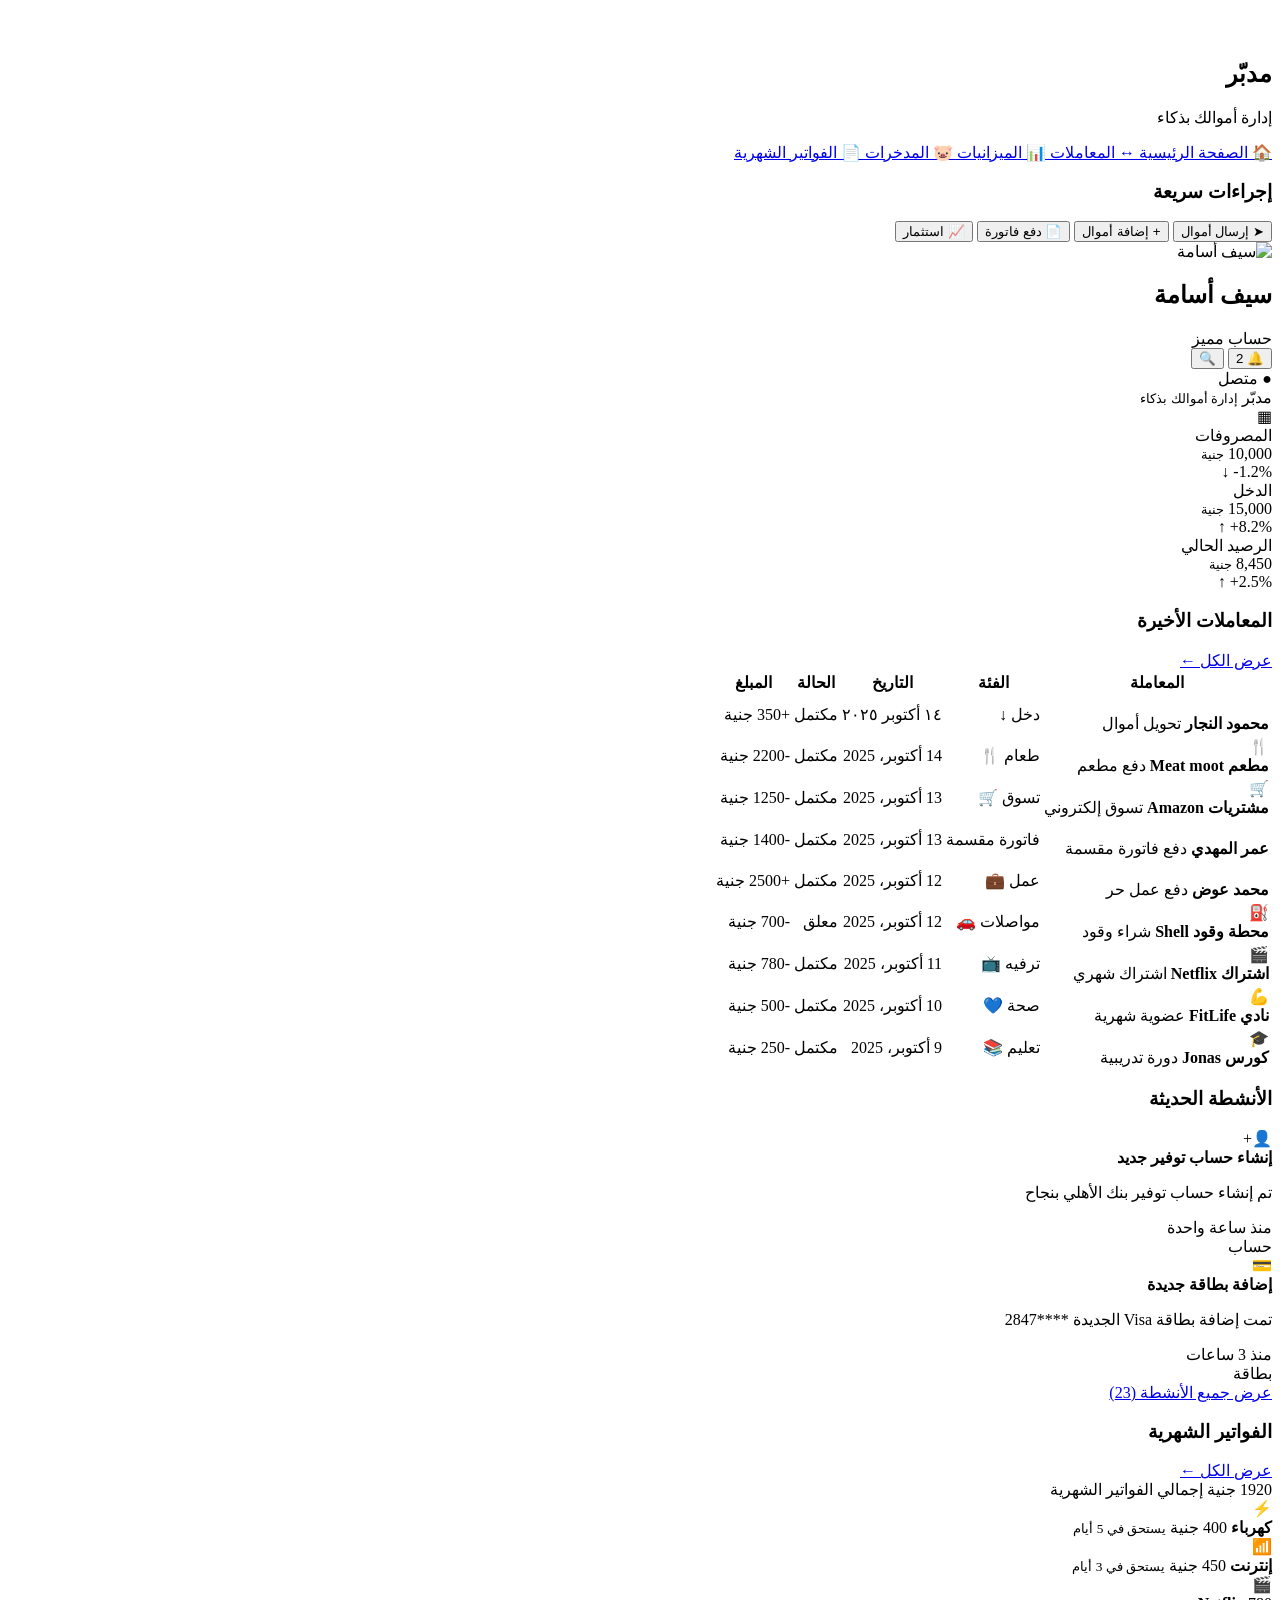
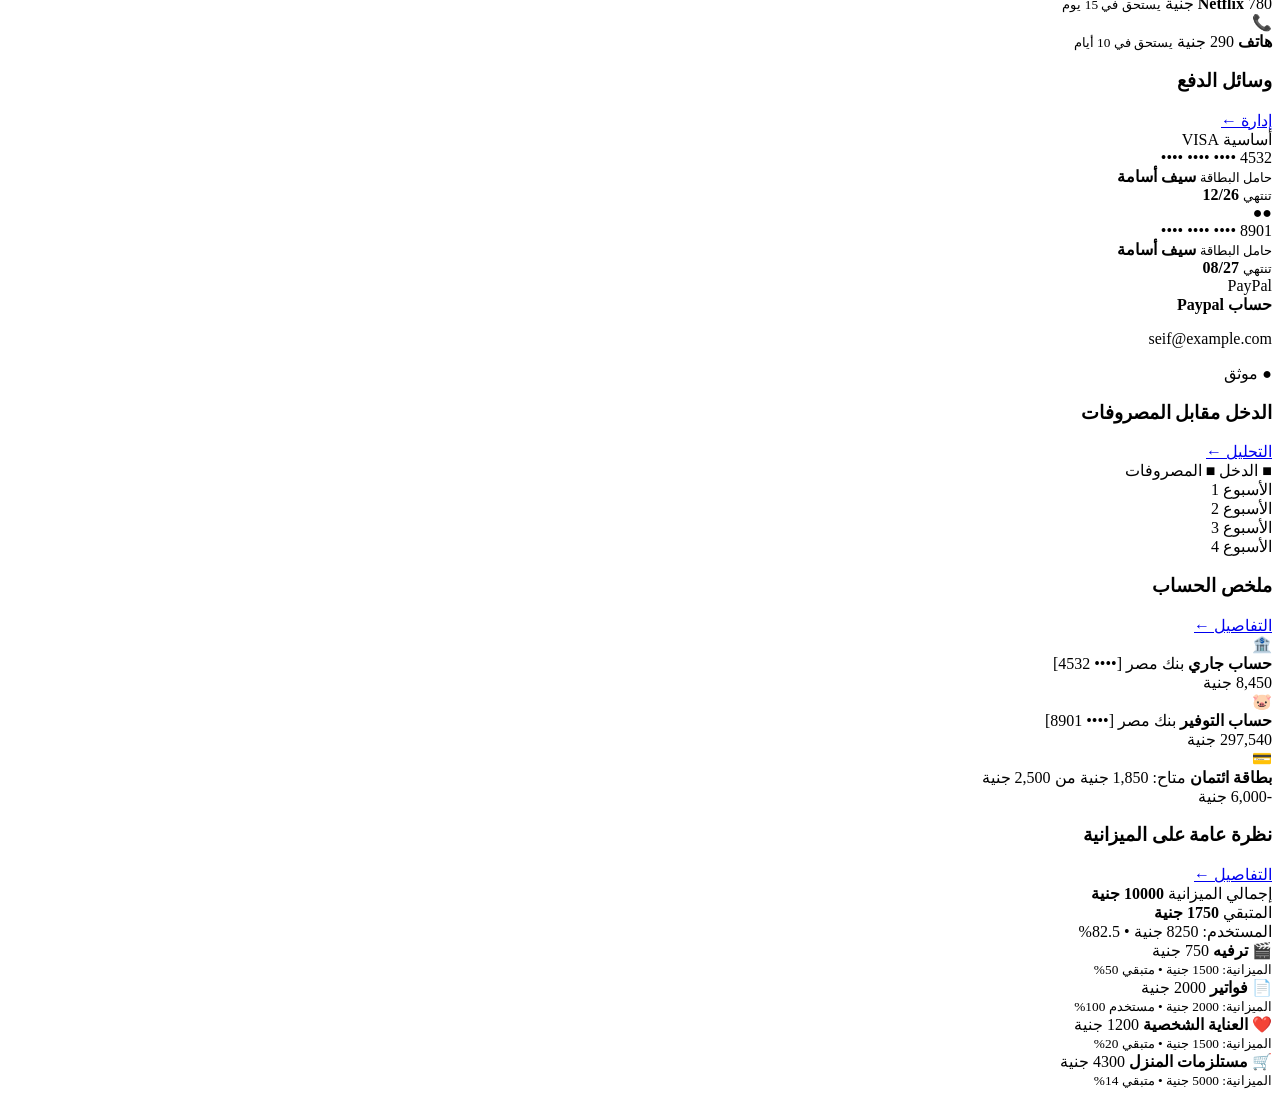
==== commit c2679004: "Initial commit" ====
--- a/index.html
+++ b/index.html
@@ -1,1125 +1,557 @@
 <!DOCTYPE html>
-<html lang="en">
+<html lang="ar" dir="rtl">
 <head>
   <meta charset="UTF-8" />
   <meta name="viewport" content="width=device-width, initial-scale=1.0" />
-  <title>The UX Review</title>
+  <title>مدبّر | إدارة أموالك بذكاء</title>
   <link rel="preconnect" href="https://fonts.googleapis.com" />
   <link rel="preconnect" href="https://fonts.gstatic.com" crossorigin />
-  <link href="https://fonts.googleapis.com/css2?family=Exo:wght@400;500;600;700;800;900&display=swap" rel="stylesheet" />
-  <link rel="stylesheet" href="https://cdnjs.cloudflare.com/ajax/libs/font-awesome/6.4.0/css/all.min.css" />
-  <style>
-    * {
-      margin: 0;
-      padding: 0;
-      box-sizing: border-box;
-    }
-
-    body {
-      font-family: 'Exo', sans-serif;
-      background: #fafafa;
-      color: #111;
-      overflow-x: hidden;
-    }
-
-    /* ===== Custom Brutal Styles ===== */
-    .brutal-border {
-      border: 3px solid #000;
-    }
-    .brutal-border-sm {
-      border: 2px solid #000;
-    }
-    .brutal-shadow {
-      box-shadow: 6px 6px 0 #000;
-    }
-    .brutal-shadow-sm {
-      box-shadow: 4px 4px 0 #000;
-    }
-    .brutal-shadow-xs {
-      box-shadow: 3px 3px 0 #000;
-    }
-    .hover-lift:hover {
-      transform: translate(-3px, -3px);
-      box-shadow: 8px 8px 0 #000;
-    }
-
-    /* ===== Header ===== */
-    header {
-      position: fixed;
-      top: 0;
-      left: 0;
-      right: 0;
-      z-index: 100;
-      padding: 16px 20px;
-    }
-    .header-inner {
-      max-width: 1280px;
-      margin: 0 auto;
-      background: #fff;
-      border: 3px solid #000;
-      border-radius: 16px;
-      box-shadow: 4px 4px 0 #000;
-      display: flex;
-      align-items: center;
-      justify-content: space-between;
-      padding: 12px 24px;
-    }
-    .logo {
-      font-size: 28px;
-      font-weight: 900;
-    }
-    .logo span:first-child { color: #111; }
-    .logo span:last-child { color: #f97316; }
-
-    nav ul {
-      display: flex;
-      align-items: center;
-      gap: 20px;
-      list-style: none;
-      font-weight: 700;
-      font-size: 14px;
-    }
-    nav a {
-      text-decoration: none;
-      color: #111;
-      transition: color 0.2s;
-    }
-    nav a:hover { color: #f97316; }
-    nav .star {
-      color: #d1d5db;
-      font-size: 10px;
-      margin-left: 8px;
-    }
-
-    .subscribe-btn {
-      background: #fbbf24;
-      color: #000;
-      font-weight: 800;
-      padding: 10px 22px;
-      border: 2px solid #000;
-      border-radius: 999px;
-      text-decoration: none;
-      box-shadow: 3px 3px 0 #000;
-      transition: transform 0.15s;
-    }
-    .subscribe-btn:hover {
-      transform: translate(-2px, -2px);
-      box-shadow: 5px 5px 0 #000;
-    }
-
-    /* ===== Hero ===== */
-    #hero {
-      background: #fde047;
-      padding: 140px 20px 80px;
-      position: relative;
-      overflow: hidden;
-      border-bottom: 4px solid #000;
-    }
-    .hero-container {
-      max-width: 1280px;
-      margin: 0 auto;
-      display: grid;
-      grid-template-columns: 1fr 1fr;
-      gap: 40px;
-      align-items: center;
-    }
-    .trending-badge {
-      display: inline-block;
-      background: #000;
-      color: #fff;
-      padding: 8px 16px;
-      font-weight: 800;
-      font-size: 14px;
-      transform: rotate(-2deg);
-      margin-bottom: 24px;
-      border: 2px solid #000;
-      box-shadow: 3px 3px 0 #000;
-    }
-    .hero-title {
-      font-size: 72px;
-      font-weight: 900;
-      line-height: 0.95;
-      margin-bottom: 24px;
-    }
-    .hero-title .black { color: #111; }
-    .hero-title .red { color: #ef4444; }
-    .hero-title .blue { color: #3b82f6; }
-
-    .hero-desc {
-      background: #fff;
-      border: 2px solid #000;
-      padding: 16px 20px;
-      font-size: 18px;
-      font-weight: 500;
-      max-width: 480px;
-      margin-bottom: 32px;
-      box-shadow: 4px 4px 0 #000;
-    }
-
-    .hero-btns {
-      display: flex;
-      gap: 16px;
-      flex-wrap: wrap;
-    }
-    .btn-primary {
-      background: #000;
-      color: #fff;
-      font-weight: 800;
-      font-size: 18px;
-      padding: 16px 28px;
-      border: 3px solid #000;
-      text-decoration: none;
-      display: inline-flex;
-      align-items: center;
-      gap: 10px;
-      transition: transform 0.15s;
-    }
-    .btn-primary:hover { transform: translate(3px, 3px); }
-    .btn-secondary {
-      background: #fff;
-      color: #000;
-      font-weight: 800;
-      font-size: 18px;
-      padding: 16px 28px;
-      border: 3px solid #000;
-      text-decoration: none;
-      display: inline-flex;
-      align-items: center;
-      gap: 10px;
-      transition: transform 0.15s;
-    }
-    .btn-secondary:hover { transform: translate(3px, 3px); }
-
-    .hero-image-wrap {
-      position: relative;
-      transform: rotate(2deg);
-    }
-    .hero-image {
-      width: 100%;
-      max-width: 520px;
-      border: 4px solid #000;
-      box-shadow: 8px 8px 0 #000;
-      background: #fff;
-    }
-    .featured-badge {
-      position: absolute;
-      top: -16px;
-      right: -16px;
-      background: #ef4444;
-      color: #fff;
-      font-weight: 800;
-      padding: 8px 16px;
-      border: 2px solid #000;
-      transform: rotate(12deg);
-      box-shadow: 3px 3px 0 #000;
-    }
-
-    /* decorative diamonds */
-    .diamond {
-      position: absolute;
-      width: 80px;
-      height: 80px;
-      background: #fbbf24;
-      transform: rotate(45deg);
-      opacity: 0.6;
-      z-index: 0;
-    }
-    .diamond-1 { top: 60px; left: -30px; }
-    .diamond-2 { bottom: 40px; right: 40px; width: 60px; height: 60px; }
-
-    /* ===== Latest Articles ===== */
-    #articles {
-      padding: 80px 20px;
-      background: #f5f5f5;
-      border-bottom: 4px solid #000;
-    }
-    .section-container {
-      max-width: 1280px;
-      margin: 0 auto;
-    }
-    .section-header {
-      display: flex;
-      align-items: center;
-      gap: 20px;
-      margin-bottom: 40px;
-    }
-    .section-header h2 {
-      font-size: 42px;
-      font-weight: 900;
-    }
-    .fresh-badge {
-      background: #000;
-      color: #fff;
-      padding: 8px 16px;
-      font-weight: 800;
-      transform: rotate(2deg);
-      border: 2px solid #000;
-      box-shadow: 3px 3px 0 #000;
-    }
-
-    .articles-grid {
-      display: grid;
-      grid-template-columns: 1fr 340px;
-      gap: 40px;
-    }
-
-    .article-card {
-      background: #fff;
-      border: 3px solid #000;
-      box-shadow: 5px 5px 0 #000;
-      padding: 28px;
-      margin-bottom: 28px;
-      transition: all 0.25s;
-    }
-    .article-card:hover {
-      transform: translate(-4px, -4px);
-      box-shadow: 9px 9px 0 #000;
-    }
-    .article-inner {
-      display: flex;
-      gap: 24px;
-    }
-    .article-img-wrap {
-      position: relative;
-      flex-shrink: 0;
-    }
-    .article-img {
-      width: 160px;
-      height: 128px;
-      object-fit: cover;
-      border: 2px solid #000;
-      background: #e5e5e5;
-    }
-    .tag-new {
-      position: absolute;
-      top: -8px;
-      right: -8px;
-      background: #ef4444;
-      color: #fff;
-      font-size: 11px;
-      font-weight: 800;
-      padding: 4px 8px;
-      border: 2px solid #000;
-      transform: rotate(12deg);
-    }
-    .tag-hot {
-      position: absolute;
-      top: -8px;
-      right: -8px;
-      background: #3b82f6;
-      color: #fff;
-      font-size: 11px;
-      font-weight: 800;
-      padding: 4px 8px;
-      border: 2px solid #000;
-      transform: rotate(-12deg);
-    }
-    .tag-viral {
-      position: absolute;
-      top: -8px;
-      right: -8px;
-      background: #a855f7;
-      color: #fff;
-      font-size: 11px;
-      font-weight: 800;
-      padding: 4px 8px;
-      border: 2px solid #000;
-      transform: rotate(12deg);
-    }
-    .cat-badge {
-      display: inline-block;
-      font-size: 12px;
-      font-weight: 800;
-      padding: 4px 12px;
-      border: 2px solid #000;
-      margin-bottom: 12px;
-      box-shadow: 2px 2px 0 #000;
-    }
-    .cat-tech { background: #fde047; transform: rotate(-1deg); }
-    .cat-design { background: #86efac; transform: rotate(1deg); }
-    .cat-culture { background: #f9a8d4; transform: rotate(-1deg); }
-
-    .article-card h3 {
-      font-size: 22px;
-      font-weight: 800;
-      margin-bottom: 10px;
-    }
-    .article-card p {
-      font-size: 16px;
-      line-height: 1.5;
-      margin-bottom: 16px;
-      color: #333;
-    }
-    .meta {
-      display: flex;
-      flex-wrap: wrap;
-      gap: 16px;
-      font-size: 13px;
-      font-weight: 600;
-      color: #444;
-    }
-    .meta i { margin-right: 6px; }
-    .meta .likes { color: #ef4444; }
-
-    /* Sidebar */
-    .sidebar-card {
-      background: #fff;
-      border: 3px solid #000;
-      box-shadow: 5px 5px 0 #000;
-      padding: 28px;
-      margin-bottom: 28px;
-    }
-    .sidebar-card h4 {
-      font-size: 26px;
-      font-weight: 900;
-      margin-bottom: 20px;
-    }
-    .trending-item {
-      display: flex;
-      gap: 16px;
-      margin-bottom: 20px;
-      cursor: pointer;
-    }
-    .trending-num {
-      font-size: 32px;
-      font-weight: 900;
-      line-height: 1;
-    }
-    .num-1 { color: #ef4444; }
-    .num-2 { color: #3b82f6; }
-    .num-3 { color: #a855f7; }
-    .trending-item h5 {
-      font-size: 16px;
-      font-weight: 800;
-      margin-bottom: 4px;
-    }
-    .trending-item p {
-      font-size: 13px;
-      color: #666;
-    }
-
-    .cat-list span {
-      display: block;
-      font-weight: 800;
-      padding: 12px 16px;
-      border: 2px solid #000;
-      margin-bottom: 10px;
-      cursor: pointer;
-      transition: all 0.2s;
-    }
-    .cat-list span:hover {
-      transform: translate(-2px, -2px);
-      box-shadow: 4px 4px 0 #000;
-    }
-    .cat-tech-bg { background: #fef9c3; }
-    .cat-design-bg { background: #dcfce7; }
-    .cat-culture-bg { background: #fce7f3; }
-    .cat-opinion-bg { background: #dbeafe; }
-    .cat-tutorials-bg { background: #f3e8ff; }
-
-    .load-more {
-      display: block;
-      width: fit-content;
-      margin: 30px auto 0;
-      background: #000;
-      color: #fff;
-      font-weight: 800;
-      font-size: 16px;
-      padding: 14px 28px;
-      border: 3px solid #000;
-      text-decoration: none;
-      transition: transform 0.15s;
-    }
-    .load-more:hover { transform: translate(3px, 3px); }
-
-    /* ===== Authors ===== */
-    #authors {
-      background: #fde047;
-      padding: 80px 20px;
-      text-align: center;
-      border-bottom: 4px solid #000;
-      position: relative;
-    }
-    #authors h2 {
-      font-size: 48px;
-      font-weight: 900;
-      margin-bottom: 8px;
-    }
-    #authors .subtitle {
-      font-size: 18px;
-      margin-bottom: 12px;
-    }
-    .underline {
-      width: 80px;
-      height: 6px;
-      background: #000;
-      margin: 0 auto 50px;
-    }
-
-    .authors-grid {
-      display: grid;
-      grid-template-columns: repeat(3, 1fr);
-      gap: 30px;
-      max-width: 1100px;
-      margin: 0 auto;
-    }
-    .author-card {
-      background: #fff;
-      border: 3px solid #000;
-      box-shadow: 6px 6px 0 #000;
-      padding: 32px 24px;
-      transition: all 0.25s;
-    }
-    .author-card:hover {
-      transform: translate(-4px, -4px);
-      box-shadow: 10px 10px 0 #000;
-    }
-    .author-1 { background: #fef9c3; }
-    .author-2 { background: #dcfce7; }
-    .author-3 { background: #fce7f3; }
-
-    .author-img-wrap {
-      position: relative;
-      width: 130px;
-      height: 130px;
-      margin: 0 auto 20px;
-    }
-    .author-img {
-      width: 130px;
-      height: 130px;
-      object-fit: cover;
-      border: 3px solid #000;
-      background: #ddd;
-    }
-    .author-badge {
-      position: absolute;
-      top: -10px;
-      right: -20px;
-      color: #fff;
-      font-size: 11px;
-      font-weight: 800;
-      padding: 5px 10px;
-      border: 2px solid #000;
-    }
-    .badge-founder { background: #ef4444; transform: rotate(12deg); }
-    .badge-lead { background: #3b82f6; transform: rotate(-8deg); }
-    .badge-viral { background: #a855f7; transform: rotate(25deg); }
-
-    .author-card h3 {
-      font-size: 26px;
-      font-weight: 900;
-      margin-bottom: 6px;
-    }
-    .author-role {
-      font-weight: 700;
-      color: #555;
-      margin-bottom: 14px;
-    }
-    .author-bio {
-      font-size: 15px;
-      line-height: 1.5;
-      margin-bottom: 20px;
-    }
-    .socials {
-      display: flex;
-      justify-content: center;
-      gap: 12px;
-    }
-    .socials a {
-      width: 44px;
-      height: 44px;
-      background: #000;
-      color: #fff;
-      display: flex;
-      align-items: center;
-      justify-content: center;
-      border: 2px solid #000;
-      text-decoration: none;
-      transition: all 0.2s;
-    }
-    .socials a:hover {
-      transform: translate(-2px, -2px);
-      box-shadow: 3px 3px 0 #000;
-    }
-
-    /* ===== Community ===== */
-    #community {
-      padding: 80px 20px;
-      background: #f5f5f5;
-      border-bottom: 4px solid #000;
-    }
-    #community h2 {
-      font-size: 48px;
-      font-weight: 900;
-      text-align: center;
-      margin-bottom: 8px;
-    }
-    #community .subtitle {
-      text-align: center;
-      font-size: 18px;
-      margin-bottom: 12px;
-    }
-    .community-grid {
-      display: grid;
-      grid-template-columns: 1fr 1fr;
-      gap: 40px;
-      max-width: 1100px;
-      margin: 50px auto 0;
-      align-items: start;
-    }
-    .community-left h3 {
-      font-size: 32px;
-      font-weight: 900;
-      margin-bottom: 20px;
-    }
-    .community-box {
-      background: #fff;
-      border: 2px solid #000;
-      padding: 20px;
-      margin-bottom: 28px;
-      font-size: 16px;
-      line-height: 1.5;
-      box-shadow: 4px 4px 0 #000;
-    }
-    .benefits {
-      list-style: none;
-      margin-bottom: 28px;
-    }
-    .benefits li {
-      display: flex;
-      align-items: center;
-      gap: 14px;
-      margin-bottom: 14px;
-      font-weight: 600;
-      font-size: 16px;
-    }
-    .benefit-icon {
-      width: 36px;
-      height: 36px;
-      display: flex;
-      align-items: center;
-      justify-content: center;
-      color: #fff;
-      font-size: 16px;
-      flex-shrink: 0;
-    }
-    .icon-red { background: #ef4444; }
-    .icon-blue { background: #3b82f6; }
-    .icon-purple { background: #a855f7; }
-    .icon-green { background: #22c55e; }
-
-    .join-btn {
-      display: inline-flex;
-      align-items: center;
-      gap: 10px;
-      background: #000;
-      color: #fff;
-      font-weight: 800;
-      font-size: 18px;
-      padding: 16px 32px;
-      border: 3px solid #000;
-      text-decoration: none;
-      transition: transform 0.15s;
-    }
-    .join-btn:hover { transform: translate(3px, 3px); }
-
-    .testimonial {
-      background: #fff;
-      border: 2px solid #000;
-      padding: 20px;
-      margin-bottom: 16px;
-      box-shadow: 4px 4px 0 #000;
-    }
-    .testimonial.pink { background: #fdf2f8; }
-    .testimonial.blue { background: #eff6ff; }
-    .testimonial.purple { background: #faf5ff; }
-    .testimonial p {
-      font-size: 15px;
-      line-height: 1.5;
-      margin-bottom: 14px;
-    }
-    .testimonial-author {
-      display: flex;
-      align-items: center;
-      gap: 12px;
-    }
-    .testimonial-author img {
-      width: 42px;
-      height: 42px;
-      border-radius: 4px;
-      object-fit: cover;
-      background: #ddd;
-    }
-    .testimonial-author strong {
-      display: block;
-      font-size: 15px;
-    }
-    .testimonial-author span {
-      font-size: 13px;
-      color: #666;
-    }
-
-    /* ===== Footer ===== */
-    footer {
-      background: #000;
-      color: #fff;
-      padding: 60px 20px 30px;
-    }
-    .footer-grid {
-      max-width: 1100px;
-      margin: 0 auto;
-      display: grid;
-      grid-template-columns: 1.5fr 1fr 1.2fr;
-      gap: 40px;
-      margin-bottom: 40px;
-    }
-    .footer-brand {
-      display: flex;
-      align-items: center;
-      gap: 12px;
-      margin-bottom: 16px;
-    }
-    .footer-brand .icon {
-      width: 40px;
-      height: 40px;
-      background: #fff;
-      color: #000;
-      display: flex;
-      align-items: center;
-      justify-content: center;
-      font-size: 18px;
-    }
-    .footer-brand h3 {
-      font-size: 22px;
-      font-weight: 900;
-    }
-    .footer-brand p {
-      font-size: 14px;
-      color: #aaa;
-      line-height: 1.5;
-      max-width: 280px;
-    }
-    .footer-col h4 {
-      font-size: 16px;
-      font-weight: 800;
-      margin-bottom: 16px;
-      letter-spacing: 1px;
-    }
-    .footer-col ul {
-      list-style: none;
-    }
-    .footer-col li {
-      margin-bottom: 10px;
-    }
-    .footer-col a {
-      color: #ccc;
-      text-decoration: none;
-      font-size: 15px;
-    }
-    .footer-col a:hover { color: #fff; }
-
-    .newsletter p {
-      font-size: 14px;
-      color: #aaa;
-      margin-bottom: 16px;
-      line-height: 1.5;
-    }
-    .newsletter input {
-      width: 100%;
-      padding: 14px;
-      border: 2px solid #444;
-      background: transparent;
-      color: #fff;
-      font-size: 15px;
-      margin-bottom: 12px;
-      font-family: inherit;
-    }
-    .newsletter input::placeholder { color: #888; }
-    .newsletter button {
-      width: 100%;
-      background: #fbbf24;
-      color: #000;
-      font-weight: 800;
-      font-size: 16px;
-      padding: 14px;
-      border: none;
-      cursor: pointer;
-      font-family: inherit;
-    }
-    .newsletter button:hover { background: #f59e0b; }
-
-    .footer-bottom {
-      max-width: 1100px;
-      margin: 0 auto;
-      border-top: 1px solid #333;
-      padding-top: 24px;
-      display: flex;
-      justify-content: space-between;
-      align-items: center;
-      font-size: 13px;
-      color: #888;
-    }
-    .footer-bottom a {
-      color: #888;
-      text-decoration: none;
-      margin-left: 20px;
-    }
-    .footer-bottom a:hover { color: #fff; }
-
-    /* ===== Responsive ===== */
-    @media (max-width: 1024px) {
-      .hero-container,
-      .articles-grid,
-      .authors-grid,
-      .community-grid,
-      .footer-grid {
-        grid-template-columns: 1fr;
-      }
-      .hero-title { font-size: 52px; }
-      nav { display: none; }
-      .article-inner { flex-direction: column; }
-      .article-img { width: 100%; height: 180px; }
-    }
-    @media (max-width: 640px) {
-      .hero-title { font-size: 40px; }
-      .section-header h2,
-      #authors h2,
-      #community h2 { font-size: 32px; }
-      .hero-btns { flex-direction: column; }
-    }
-  </style>
+  <link href="https://fonts.googleapis.com/css2?family=Cairo:wght@400;500;600;700&display=swap" rel="stylesheet" />
+  <link rel="stylesheet" href="style.css" />
 </head>
 <body>
-
-  <!-- HEADER -->
-  <header>
-    <div class="header-inner">
+  <div class="dashboard">
+    <!-- Sidebar -->
+    <aside class="sidebar">
       <div class="logo">
-        <a href="#hero" style="text-decoration:none">
-          <span>The UX </span><span>Review</span>
+        <div class="logo-icon">
+          <svg width="28" height="28" viewBox="0 0 24 24" fill="none">
+            <rect x="3" y="3" width="7" height="7" rx="1.5" fill="white"/>
+            <rect x="14" y="3" width="7" height="7" rx="1.5" fill="white"/>
+            <rect x="3" y="14" width="7" height="7" rx="1.5" fill="white"/>
+            <rect x="14" y="14" width="7" height="7" rx="1.5" fill="white"/>
+          </svg>
+        </div>
+        <div class="logo-text">
+          <h1>مدبّر</h1>
+          <p>إدارة أموالك بذكاء</p>
+        </div>
+      </div>
+
+      <nav class="nav">
+        <a href="#" class="nav-item active">
+          <span class="nav-icon">🏠</span>
+          الصفحة الرئيسية
         </a>
+        <a href="#" class="nav-item">
+          <span class="nav-icon">↔️</span>
+          المعاملات
+        </a>
+        <a href="#" class="nav-item">
+          <span class="nav-icon">📊</span>
+          الميزانيات
+        </a>
+        <a href="#" class="nav-item">
+          <span class="nav-icon">🐷</span>
+          المدخرات
+        </a>
+        <a href="#" class="nav-item">
+          <span class="nav-icon">📄</span>
+          الفواتير الشهرية
+        </a>
+      </nav>
+
+      <div class="quick-actions">
+        <h3>إجراءات سريعة</h3>
+        <button class="action-btn send">
+          <span>➤</span> إرسال أموال
+        </button>
+        <button class="action-btn add">
+          <span>+</span> إضافة أموال
+        </button>
+        <button class="action-btn pay">
+          <span>📄</span> دفع فاتورة
+        </button>
+        <button class="action-btn invest">
+          <span>📈</span> استثمار
+        </button>
       </div>
-      <nav>
-        <ul>
-          <li><a href="#hero">HOME</a><i class="fa-solid fa-star star"></i></li>
-          <li><a href="#articles">LATEST ARTICLES</a><i class="fa-solid fa-star star"></i></li>
-          <li><a href="#authors">AUTHORS</a><i class="fa-solid fa-star star"></i></li>
-          <li><a href="#community">COMMUNITY</a></li>
-        </ul>
-      </nav>
-      <a href="#community" class="subscribe-btn">SUBSCRIBE NOW</a>
-    </div>
-  </header>
-
-  <!-- HERO -->
-  <section id="hero">
-    <div class="diamond diamond-1"></div>
-    <div class="diamond diamond-2"></div>
-    <div class="hero-container">
-      <div>
-        <div class="trending-badge">🔥 TRENDING NOW</div>
-        <h1 class="hero-title">
-          <span class="black">BRUTAL</span><br>
-          <span class="red">THOUGHTS</span><br>
-          <span class="blue">BOLD IDEAS</span>
-        </h1>
-        <div class="hero-desc">
-          Raw, unfiltered content about tech, design, and culture. No sugar-coating, just pure truth that hits different.
-        </div>
-        <div class="hero-btns">
-          <a href="#articles" class="btn-primary"><i class="fa-solid fa-rocket"></i> START READING</a>
-          <a href="#" class="btn-secondary"><i class="fa-solid fa-play"></i> WATCH INTRO</a>
+    </aside>
+
+    <!-- Main Content -->
+    <main class="main">
+      <!-- Header -->
+      <header class="header">
+        <div class="user-info">
+          <img src="https://i.pravatar.cc/80?img=12" alt="سيف أسامة" class="avatar" />
+          <div>
+            <h2>سيف أسامة</h2>
+            <span class="badge">حساب مميز</span>
+          </div>
+        </div>
+        <div class="header-actions">
+          <button class="icon-btn notification">
+            🔔
+            <span class="badge-count">2</span>
+          </button>
+          <button class="icon-btn">🔍</button>
+        </div>
+        <div class="brand">
+          <span class="status">● متصل</span>
+          <div class="brand-logo">
+            <span>مدبّر</span>
+            <small>إدارة أموالك بذكاء</small>
+          </div>
+          <div class="brand-icon">▦</div>
+        </div>
+      </header>
+
+      <!-- Stats Cards -->
+      <section class="stats">
+        <div class="stat-card">
+          <span class="stat-label">المصروفات</span>
+          <div class="stat-value">10,000 <small>جنية</small></div>
+          <span class="stat-change down">1.2%- ↓</span>
+        </div>
+        <div class="stat-card">
+          <span class="stat-label">الدخل</span>
+          <div class="stat-value">15,000 <small>جنية</small></div>
+          <span class="stat-change up">8.2%+ ↑</span>
+        </div>
+        <div class="stat-card highlight">
+          <span class="stat-label">الرصيد الحالي</span>
+          <div class="stat-value">8,450 <small>جنية</small></div>
+          <span class="stat-change up">2.5%+ ↑</span>
+        </div>
+      </section>
+
+      <!-- Content Grid -->
+      <div class="content-grid">
+        <!-- Transactions -->
+        <section class="card transactions">
+          <div class="card-header">
+            <h3>المعاملات الأخيرة</h3>
+            <a href="#">عرض الكل ←</a>
+          </div>
+          <div class="table-wrapper">
+            <table>
+              <thead>
+                <tr>
+                  <th>المعاملة</th>
+                  <th>الفئة</th>
+                  <th>التاريخ</th>
+                  <th>الحالة</th>
+                  <th>المبلغ</th>
+                </tr>
+              </thead>
+              <tbody>
+                <tr>
+                  <td>
+                    <div class="tx-user">
+                      <img src="https://i.pravatar.cc/40?img=11" alt="" />
+                      <div>
+                        <strong>محمود النجار</strong>
+                        <span>تحويل أموال</span>
+                      </div>
+                    </div>
+                  </td>
+                  <td><span class="tag income">دخل ↓</span></td>
+                  <td>١٤ أكتوبر ٢٠٢٥</td>
+                  <td><span class="status-badge complete">مكتمل</span></td>
+                  <td class="amount positive">+350 جنية</td>
+                </tr>
+                <tr>
+                  <td>
+                    <div class="tx-user">
+                      <div class="tx-icon food">🍴</div>
+                      <div>
+                        <strong>مطعم Meat moot</strong>
+                        <span>دفع مطعم</span>
+                      </div>
+                    </div>
+                  </td>
+                  <td><span class="tag food">طعام 🍴</span></td>
+                  <td>14 أكتوبر، 2025</td>
+                  <td><span class="status-badge complete">مكتمل</span></td>
+                  <td class="amount negative">-2200 جنية</td>
+                </tr>
+                <tr>
+                  <td>
+                    <div class="tx-user">
+                      <div class="tx-icon shop">🛒</div>
+                      <div>
+                        <strong>مشتريات Amazon</strong>
+                        <span>تسوق إلكتروني</span>
+                      </div>
+                    </div>
+                  </td>
+                  <td><span class="tag shop">تسوق 🛒</span></td>
+                  <td>13 أكتوبر، 2025</td>
+                  <td><span class="status-badge complete">مكتمل</span></td>
+                  <td class="amount negative">-1250 جنية</td>
+                </tr>
+                <tr>
+                  <td>
+                    <div class="tx-user">
+                      <img src="https://i.pravatar.cc/40?img=33" alt="" />
+                      <div>
+                        <strong>عمر المهدي</strong>
+                        <span>دفع فاتورة مقسمة</span>
+                      </div>
+                    </div>
+                  </td>
+                  <td><span class="tag bill">فاتورة مقسمة</span></td>
+                  <td>13 أكتوبر، 2025</td>
+                  <td><span class="status-badge complete">مكتمل</span></td>
+                  <td class="amount negative">-1400 جنية</td>
+                </tr>
+                <tr>
+                  <td>
+                    <div class="tx-user">
+                      <img src="https://i.pravatar.cc/40?img=15" alt="" />
+                      <div>
+                        <strong>محمد عوض</strong>
+                        <span>دفع عمل حر</span>
+                      </div>
+                    </div>
+                  </td>
+                  <td><span class="tag work">عمل 💼</span></td>
+                  <td>12 أكتوبر، 2025</td>
+                  <td><span class="status-badge complete">مكتمل</span></td>
+                  <td class="amount positive">+2500 جنية</td>
+                </tr>
+                <tr>
+                  <td>
+                    <div class="tx-user">
+                      <div class="tx-icon fuel">⛽</div>
+                      <div>
+                        <strong>محطة وقود Shell</strong>
+                        <span>شراء وقود</span>
+                      </div>
+                    </div>
+                  </td>
+                  <td><span class="tag transport">مواصلات 🚗</span></td>
+                  <td>12 أكتوبر، 2025</td>
+                  <td><span class="status-badge pending">معلق</span></td>
+                  <td class="amount negative">-700 جنية</td>
+                </tr>
+                <tr>
+                  <td>
+                    <div class="tx-user">
+                      <div class="tx-icon netflix">🎬</div>
+                      <div>
+                        <strong>اشتراك Netflix</strong>
+                        <span>اشتراك شهري</span>
+                      </div>
+                    </div>
+                  </td>
+                  <td><span class="tag fun">ترفيه 📺</span></td>
+                  <td>11 أكتوبر، 2025</td>
+                  <td><span class="status-badge complete">مكتمل</span></td>
+                  <td class="amount negative">-780 جنية</td>
+                </tr>
+                <tr>
+                  <td>
+                    <div class="tx-user">
+                      <div class="tx-icon gym">💪</div>
+                      <div>
+                        <strong>نادي FitLife</strong>
+                        <span>عضوية شهرية</span>
+                      </div>
+                    </div>
+                  </td>
+                  <td><span class="tag health">صحة 💙</span></td>
+                  <td>10 أكتوبر، 2025</td>
+                  <td><span class="status-badge complete">مكتمل</span></td>
+                  <td class="amount negative">-500 جنية</td>
+                </tr>
+                <tr>
+                  <td>
+                    <div class="tx-user">
+                      <div class="tx-icon edu">🎓</div>
+                      <div>
+                        <strong>كورس Jonas</strong>
+                        <span>دورة تدريبية</span>
+                      </div>
+                    </div>
+                  </td>
+                  <td><span class="tag edu">تعليم 📚</span></td>
+                  <td>9 أكتوبر، 2025</td>
+                  <td><span class="status-badge complete">مكتمل</span></td>
+                  <td class="amount negative">-250 جنية</td>
+                </tr>
+              </tbody>
+            </table>
+          </div>
+        </section>
+
+        <!-- Right Column -->
+        <div class="right-column">
+          <!-- Recent Activities -->
+          <section class="card activities">
+            <div class="card-header">
+              <h3>الأنشطة الحديثة</h3>
+            </div>
+            <div class="activity-item account">
+              <div class="activity-icon">👤+</div>
+              <div class="activity-content">
+                <strong>إنشاء حساب توفير جديد</strong>
+                <p>تم إنشاء حساب توفير بنك الأهلي بنجاح</p>
+                <span class="time">منذ ساعة واحدة</span>
+              </div>
+              <span class="activity-tag">حساب</span>
+            </div>
+            <div class="activity-item card-add">
+              <div class="activity-icon">💳</div>
+              <div class="activity-content">
+                <strong>إضافة بطاقة جديدة</strong>
+                <p>تمت إضافة بطاقة Visa الجديدة ****2847</p>
+                <span class="time">منذ 3 ساعات</span>
+              </div>
+              <span class="activity-tag">بطاقة</span>
+            </div>
+            <a href="#" class="view-all">عرض جميع الأنشطة (23)</a>
+          </section>
+
+          <!-- Monthly Bills -->
+          <section class="card bills">
+            <div class="card-header">
+              <h3>الفواتير الشهرية</h3>
+              <a href="#">عرض الكل ←</a>
+            </div>
+            <div class="bills-total">
+              <span class="total-amount">1920 جنية</span>
+              <span class="total-label">إجمالي الفواتير الشهرية</span>
+            </div>
+            <div class="bills-grid">
+              <div class="bill-item">
+                <div class="bill-icon electricity">⚡</div>
+                <div>
+                  <strong>كهرباء</strong>
+                  <span>400 جنية</span>
+                  <small>يستحق في 5 أيام</small>
+                </div>
+              </div>
+              <div class="bill-item">
+                <div class="bill-icon internet">📶</div>
+                <div>
+                  <strong>إنترنت</strong>
+                  <span>450 جنية</span>
+                  <small>يستحق في 3 أيام</small>
+                </div>
+              </div>
+              <div class="bill-item">
+                <div class="bill-icon netflix">🎬</div>
+                <div>
+                  <strong>Netflix</strong>
+                  <span>780 جنية</span>
+                  <small>يستحق في 15 يوم</small>
+                </div>
+              </div>
+              <div class="bill-item">
+                <div class="bill-icon phone">📞</div>
+                <div>
+                  <strong>هاتف</strong>
+                  <span>290 جنية</span>
+                  <small>يستحق في 10 أيام</small>
+                </div>
+              </div>
+            </div>
+          </section>
         </div>
       </div>
-      <div class="hero-image-wrap">
-        <img class="hero-image" src="https://images.unsplash.com/photo-1618005182384-a83febe0d804?w=600&h=450&fit=crop" alt="Abstract geometric art" />
-        <div class="featured-badge">FEATURED</div>
+
+      <!-- Bottom Section -->
+      <div class="bottom-grid">
+        <!-- Payment Methods -->
+        <section class="card payment-methods">
+          <div class="card-header">
+            <h3>وسائل الدفع</h3>
+            <a href="#">إدارة ←</a>
+          </div>
+          <div class="cards-list">
+            <div class="payment-card visa">
+              <div class="card-top">
+                <span class="card-type">أساسية</span>
+                <span class="visa-logo">VISA</span>
+              </div>
+              <div class="card-number">4532 •••• •••• ••••</div>
+              <div class="card-bottom">
+                <div>
+                  <small>حامل البطاقة</small>
+                  <strong>سيف أسامة</strong>
+                </div>
+                <div>
+                  <small>تنتهي</small>
+                  <strong>12/26</strong>
+                </div>
+              </div>
+            </div>
+            <div class="payment-card mastercard">
+              <div class="card-top">
+                <span class="mc-logo">●●</span>
+              </div>
+              <div class="card-number">8901 •••• •••• ••••</div>
+              <div class="card-bottom">
+                <div>
+                  <small>حامل البطاقة</small>
+                  <strong>سيف أسامة</strong>
+                </div>
+                <div>
+                  <small>تنتهي</small>
+                  <strong>08/27</strong>
+                </div>
+              </div>
+            </div>
+            <div class="payment-card paypal">
+              <div class="card-top">
+                <span class="paypal-logo">PayPal</span>
+              </div>
+              <div class="paypal-info">
+                <strong>حساب Paypal</strong>
+                <p>seif@example.com</p>
+                <span class="verified">● موثق</span>
+              </div>
+            </div>
+          </div>
+        </section>
+
+        <!-- Chart -->
+        <section class="card chart-section">
+          <div class="card-header">
+            <h3>الدخل مقابل المصروفات</h3>
+            <a href="#">التحليل ←</a>
+          </div>
+          <div class="chart-legend">
+            <span class="legend income">■ الدخل</span>
+            <span class="legend expense">■ المصروفات</span>
+          </div>
+          <div class="bar-chart">
+            <div class="bar-group">
+              <div class="bars">
+                <div class="bar income" style="height: 70%"></div>
+                <div class="bar expense" style="height: 45%"></div>
+              </div>
+              <span>الأسبوع 1</span>
+            </div>
+            <div class="bar-group">
+              <div class="bars">
+                <div class="bar income" style="height: 85%"></div>
+                <div class="bar expense" style="height: 40%"></div>
+              </div>
+              <span>الأسبوع 2</span>
+            </div>
+            <div class="bar-group">
+              <div class="bars">
+                <div class="bar income" style="height: 90%"></div>
+                <div class="bar expense" style="height: 50%"></div>
+              </div>
+              <span>الأسبوع 3</span>
+            </div>
+            <div class="bar-group">
+              <div class="bars">
+                <div class="bar income" style="height: 75%"></div>
+                <div class="bar expense" style="height: 55%"></div>
+              </div>
+              <span>الأسبوع 4</span>
+            </div>
+          </div>
+        </section>
+
+        <!-- Account Summary -->
+        <section class="card account-summary">
+          <div class="card-header">
+            <h3>ملخص الحساب</h3>
+            <a href="#">التفاصيل ←</a>
+          </div>
+          <div class="account-item">
+            <div class="acc-icon bank">🏦</div>
+            <div>
+              <strong>حساب جاري</strong>
+              <span>بنك مصر [•••• 4532]</span>
+            </div>
+            <div class="acc-balance">8,450 جنية</div>
+          </div>
+          <div class="account-item">
+            <div class="acc-icon save">🐷</div>
+            <div>
+              <strong>حساب التوفير</strong>
+              <span>بنك مصر [•••• 8901]</span>
+            </div>
+            <div class="acc-balance">297,540 جنية</div>
+          </div>
+          <div class="account-item credit">
+            <div class="acc-icon credit-card">💳</div>
+            <div>
+              <strong>بطاقة ائتمان</strong>
+              <span>متاح: 1,850 جنية من 2,500 جنية</span>
+            </div>
+            <div class="acc-balance negative">-6,000 جنية</div>
+          </div>
+        </section>
+
+        <!-- Budget Overview -->
+        <section class="card budget-overview">
+          <div class="card-header">
+            <h3>نظرة عامة على الميزانية</h3>
+            <a href="#">التفاصيل ←</a>
+          </div>
+          <div class="budget-total">
+            <div>
+              <span class="label">إجمالي الميزانية</span>
+              <strong>10000 جنية</strong>
+            </div>
+            <div>
+              <span class="label">المتبقي</span>
+              <strong class="remaining">1750 جنية</strong>
+            </div>
+          </div>
+          <div class="progress-main">
+            <div class="progress-bar">
+              <div class="fill" style="width: 82.5%"></div>
+            </div>
+            <span>المستخدم: 8250 جنية • 82.5%</span>
+          </div>
+
+          <div class="budget-categories">
+            <div class="budget-cat">
+              <div class="cat-header">
+                <span class="cat-icon fun">🎬</span>
+                <strong>ترفيه</strong>
+                <span>750 جنية</span>
+              </div>
+              <div class="progress-bar small">
+                <div class="fill orange" style="width: 50%"></div>
+              </div>
+              <small>الميزانية: 1500 جنية • متبقي 50%</small>
+            </div>
+            <div class="budget-cat">
+              <div class="cat-header">
+                <span class="cat-icon bill">📄</span>
+                <strong>فواتير</strong>
+                <span>2000 جنية</span>
+              </div>
+              <div class="progress-bar small">
+                <div class="fill red" style="width: 100%"></div>
+              </div>
+              <small>الميزانية: 2000 جنية • مستخدم 100%</small>
+            </div>
+            <div class="budget-cat">
+              <div class="cat-header">
+                <span class="cat-icon care">❤️</span>
+                <strong>العناية الشخصية</strong>
+                <span>1200 جنية</span>
+              </div>
+              <div class="progress-bar small">
+                <div class="fill pink" style="width: 80%"></div>
+              </div>
+              <small>الميزانية: 1500 جنية • متبقي 20%</small>
+            </div>
+            <div class="budget-cat">
+              <div class="cat-header">
+                <span class="cat-icon home">🛒</span>
+                <strong>مستلزمات المنزل</strong>
+                <span>4300 جنية</span>
+              </div>
+              <div class="progress-bar small">
+                <div class="fill green" style="width: 86%"></div>
+              </div>
+              <small>الميزانية: 5000 جنية • متبقي 14%</small>
+            </div>
+          </div>
+        </section>
       </div>
-    </div>
-  </section>
-
-  <!-- LATEST ARTICLES -->
-  <section id="articles">
-    <div class="section-container">
-      <div class="section-header">
-        <h2>LATEST ARTICLES</h2>
-        <div class="fresh-badge">🔥 FRESH CONTENT</div>
-      </div>
-
-      <div class="articles-grid">
-        <div>
-          <!-- Article 1 -->
-          <article class="article-card">
-            <div class="article-inner">
-              <div class="article-img-wrap">
-                <img class="article-img" src="https://images.unsplash.com/photo-1460925895917-afdab827c52f?w=200&h=160&fit=crop" alt="Website design" />
-                <div class="tag-new">NEW</div>
-              </div>
-              <div>
-                <span class="cat-badge cat-tech">TECH</span>
-                <h3>Why Your Website Needs More Edge</h3>
-                <p>Exploring the psychological impact of bold, unapologetic design choices on user engagement and brand perception in the digital age.</p>
-                <div class="meta">
-                  <span><i class="fa-solid fa-user"></i> BY ALEX BRUTAL</span>
-                  <span><i class="fa-solid fa-calendar"></i> JAN 8, 2025</span>
-                  <span><i class="fa-solid fa-clock"></i> 5 MIN READ</span>
-                  <span class="likes"><i class="fa-solid fa-heart"></i> 127</span>
-                </div>
-              </div>
-            </div>
-          </article>
-
-          <!-- Article 2 -->
-          <article class="article-card">
-            <div class="article-inner">
-              <div class="article-img-wrap">
-                <img class="article-img" src="https://images.unsplash.com/photo-1586953208448-b95a79798f07?w=200&h=160&fit=crop" alt="Typography" />
-                <div class="tag-hot">HOT</div>
-              </div>
-              <div>
-                <span class="cat-badge cat-design">DESIGN</span>
-                <h3>Typography That Screams</h3>
-                <p>How to choose and implement bold typography that commands attention without sacrificing readability or user experience.</p>
-                <div class="meta">
-                  <span><i class="fa-solid fa-user"></i> BY Arnold Reeve</span>
-                  <span><i class="fa-solid fa-calendar"></i> JAN 6, 2025</span>
-                  <span><i class="fa-solid fa-clock"></i> 7 MIN READ</span>
-                  <span class="likes"><i class="fa-solid fa-heart"></i> 89</span>
-                </div>
-              </div>
-            </div>
-          </article>
-
-          <!-- Article 3 -->
-          <article class="article-card">
-            <div class="article-inner">
-              <div class="article-img-wrap">
-                <img class="article-img" src="https://images.unsplash.com/photo-1611162617474-5b21e11e480f?w=200&h=160&fit=crop" alt="Anti Instagram" />
-                <div class="tag-viral">VIRAL</div>
-              </div>
-              <div>
-                <span class="cat-badge cat-culture">CULTURE</span>
-                <h3>The Anti-Instagram Movement</h3>
-                <p>Young creators are abandoning polished feeds for raw, authentic content that celebrates imperfection and real human connection.</p>
-                <div class="meta">
-                  <span><i class="fa-solid fa-user"></i> BY MIKE EDGE</span>
-                  <span><i class="fa-solid fa-calendar"></i> JAN 4, 2025</span>
-                  <span><i class="fa-solid fa-clock"></i> 4 MIN READ</span>
-                  <span class="likes"><i class="fa-solid fa-heart"></i> 203</span>
-                </div>
-              </div>
-            </div>
-          </article>
-
-          <a href="#" class="load-more">+ LOAD MORE ARTICLES</a>
-        </div>
-
-        <!-- Sidebar -->
-        <div>
-          <div class="sidebar-card">
-            <h4>TRENDING NOW</h4>
-            <div class="trending-item">
-              <span class="trending-num num-1">01</span>
-              <div>
-                <h5>The Death of Minimalism</h5>
-                <p>12.5K reads • 🔥 Trending</p>
-              </div>
-            </div>
-            <div class="trending-item">
-              <span class="trending-num num-2">02</span>
-              <div>
-                <h5>Chaos as a Design System</h5>
-                <p>8.2K reads • ⚡ Rising</p>
-              </div>
-            </div>
-            <div class="trending-item">
-              <span class="trending-num num-3">03</span>
-              <div>
-                <h5>Digital Rebellion</h5>
-                <p>6.7K reads • 💥 Hot</p>
-              </div>
-            </div>
-          </div>
-
-          <div class="sidebar-card">
-            <h4>CATEGORIES</h4>
-            <div class="cat-list">
-              <span class="cat-tech-bg">TECH (24)</span>
-              <span class="cat-design-bg">DESIGN (18)</span>
-              <span class="cat-culture-bg">CULTURE (15)</span>
-              <span class="cat-opinion-bg">OPINION (12)</span>
-              <span class="cat-tutorials-bg">TUTORIALS (9)</span>
-            </div>
-          </div>
-        </div>
-      </div>
-    </div>
-  </section>
-
-  <!-- AUTHORS -->
-  <section id="authors">
-    <h2>MEET THE AUTHORS</h2>
-    <p class="subtitle">The rebels behind the brutal truth</p>
-    <div class="underline"></div>
-
-    <div class="authors-grid">
-      <div class="author-card author-1">
-        <div class="author-img-wrap">
-          <img class="author-img" src="https://randomuser.me/api/portraits/men/32.jpg" alt="Alex Brutal" />
-          <div class="author-badge badge-founder">FOUNDER</div>
-        </div>
-        <h3>ALEX BRUTAL</h3>
-        <p class="author-role">Tech Critic & Design Rebel</p>
-        <p class="author-bio">Destroying conventional wisdom one article at a time. 10+ years fighting the good fight against boring design and corporate BS.</p>
-        <div class="socials">
-          <a href="#"><i class="fa-brands fa-twitter"></i></a>
-          <a href="#"><i class="fa-brands fa-linkedin-in"></i></a>
-          <a href="#"><i class="fa-brands fa-instagram"></i></a>
-        </div>
-      </div>
-
-      <div class="author-card author-2">
-        <div class="author-img-wrap">
-          <img class="author-img" src="https://randomuser.me/api/portraits/men/75.jpg" alt="Arnold Reeve" />
-          <div class="author-badge badge-lead">LEAD</div>
-        </div>
-        <h3>Arnold Reeve</h3>
-        <p class="author-role">UX Anarchist & Visual Provocateur</p>
-        <p class="author-bio">Challenging design norms and creating chaos that actually works. Former corporate designer turned rebel with a cause.</p>
-        <div class="socials">
-          <a href="#"><i class="fa-brands fa-twitter"></i></a>
-          <a href="#"><i class="fa-brands fa-linkedin-in"></i></a>
-          <a href="#"><i class="fa-brands fa-instagram"></i></a>
-        </div>
-      </div>
-
-      <div class="author-card author-3">
-        <div class="author-img-wrap">
-          <img class="author-img" src="https://randomuser.me/api/portraits/men/22.jpg" alt="Mike Edge" />
-          <div class="author-badge badge-viral">VIRAL</div>
-        </div>
-        <h3>MIKE EDGE</h3>
-        <p class="author-role">Cultural Critic & Trend Destroyer</p>
-        <p class="author-bio">Dissecting digital culture and exposing the truth behind viral trends. No filter, just facts that cut through the noise.</p>
-        <div class="socials">
-          <a href="#"><i class="fa-brands fa-twitter"></i></a>
-          <a href="#"><i class="fa-brands fa-linkedin-in"></i></a>
-          <a href="#"><i class="fa-brands fa-instagram"></i></a>
-        </div>
-      </div>
-    </div>
-  </section>
-
-  <!-- COMMUNITY -->
-  <section id="community">
-    <h2>JOIN THE REBELLION</h2>
-    <p class="subtitle">Where rebels gather to change the digital world</p>
-    <div class="underline"></div>
-
-    <div class="community-grid">
-      <div class="community-left">
-        <h3>BECOME PART OF SOMETHING BIGGER</h3>
-        <div class="community-box">
-          Join thousands of designers, developers, and digital rebels who are tired of the same old boring content. Our community is where raw ideas meet bold execution and real change happens.
-        </div>
-        <ul class="benefits">
-          <li>
-            <span class="benefit-icon icon-red"><i class="fa-solid fa-check"></i></span>
-            Weekly brutal insights newsletter with exclusive content
-          </li>
-          <li>
-            <span class="benefit-icon icon-blue"><i class="fa-brands fa-discord"></i></span>
-            Exclusive community Discord access for real-time discussions
-          </li>
-          <li>
-            <span class="benefit-icon icon-purple"><i class="fa-solid fa-star"></i></span>
-            Early access to new articles before they go public
-          </li>
-          <li>
-            <span class="benefit-icon icon-green"><i class="fa-solid fa-pen"></i></span>
-            Submit your own brutal takes and get featured
-          </li>
-        </ul>
-        <a href="#" class="join-btn"><i class="fa-solid fa-rocket"></i> JOIN NOW - IT'S FREE</a>
-      </div>
-
-      <div>
-        <h3 style="font-size:26px;font-weight:900;margin-bottom:20px">WHAT REBELS ARE SAYING</h3>
-        
-        <div class="testimonial pink">
-          <p>"Finally, a blog that tells it like it is. No corporate BS, just pure truth about what's really happening in tech. This is the wake-up call our industry needed."</p>
-          <div class="testimonial-author">
-            <img src="https://randomuser.me/api/portraits/men/45.jpg" alt="Mark T." />
-            <div>
-              <strong>Mark T.</strong>
-              <span>Senior Designer at Meta</span>
-            </div>
-          </div>
-        </div>
-
-        <div class="testimonial blue">
-          <p>"The UX Review changed how I think about design. It's raw, honest, and exactly what our industry needs. Every article challenges my assumptions."</p>
-          <div class="testimonial-author">
-            <img src="https://randomuser.me/api/portraits/men/36.jpg" alt="Alex M." />
-            <div>
-              <strong>ALEX M.</strong>
-              <span>Lead Developer at Stripe</span>
-            </div>
-          </div>
-        </div>
-
-        <div class="testimonial purple">
-          <p>"The most authentic voice in digital culture. Every article challenges my assumptions and makes me think differently about the work I do."</p>
-          <div class="testimonial-author">
-            <img src="https://randomuser.me/api/portraits/men/52.jpg" alt="James K." />
-            <div>
-              <strong>James K.</strong>
-              <span>Creative Director at Adobe</span>
-            </div>
-          </div>
-        </div>
-      </div>
-    </div>
-  </section>
-
-  <!-- FOOTER -->
-  <footer>
-    <div class="footer-grid">
-      <div>
-        <div class="footer-brand">
-          <div class="icon"><i class="fa-solid fa-pen-nib"></i></div>
-          <h3>THE UX REVIEW</h3>
-        </div>
-        <p>Raw, unfiltered thoughts on tech, design, and digital culture. No compromise, no corporate speak, just brutal truth that matters.</p>
-      </div>
-
-      <div class="footer-col">
-        <h4>CATEGORIES</h4>
-        <ul>
-          <li><a href="#">TECH</a></li>
-          <li><a href="#">DESIGN</a></li>
-          <li><a href="#">CULTURE</a></li>
-          <li><a href="#">OPINION</a></li>
-          <li><a href="#">TUTORIALS</a></li>
-        </ul>
-      </div>
-
-      <div class="footer-col newsletter">
-        <h4>NEWSLETTER</h4>
-        <p>Get brutal insights delivered weekly. No spam, just truth that cuts through the noise.</p>
-        <input type="email" placeholder="YOUR EMAIL ADDRESS" />
-        <button>SUBSCRIBE</button>
-      </div>
-    </div>
-
-    <div class="footer-bottom">
-      <div>© 2025 The UX Review. ALL RIGHTS RESERVED. STAY BRUTAL.</div>
-      <div>
-        <a href="#">PRIVACY POLICY</a>
-        <a href="#">TERMS OF USE</a>
-        <a href="#">COOKIE POLICY</a>
-      </div>
-    </div>
-  </footer>
+    </main>
+  </div>
 </body>
 </html>
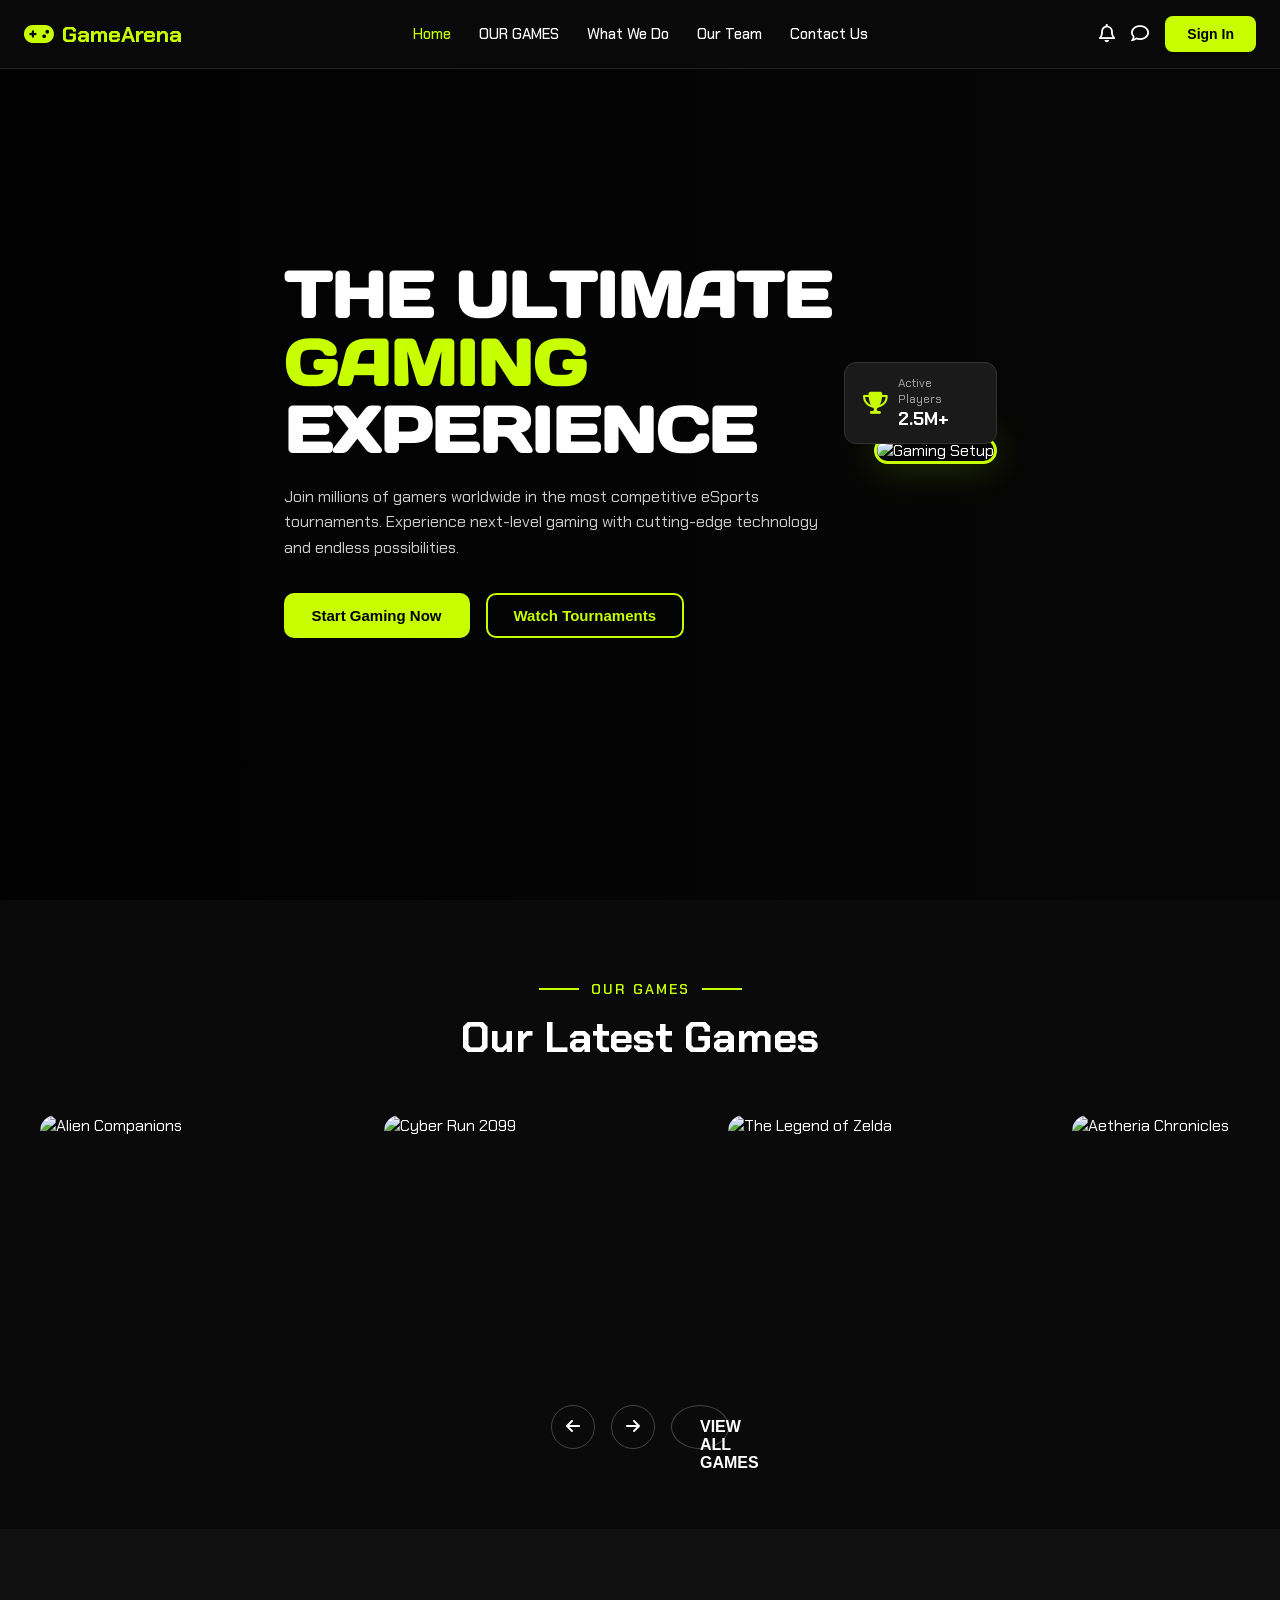
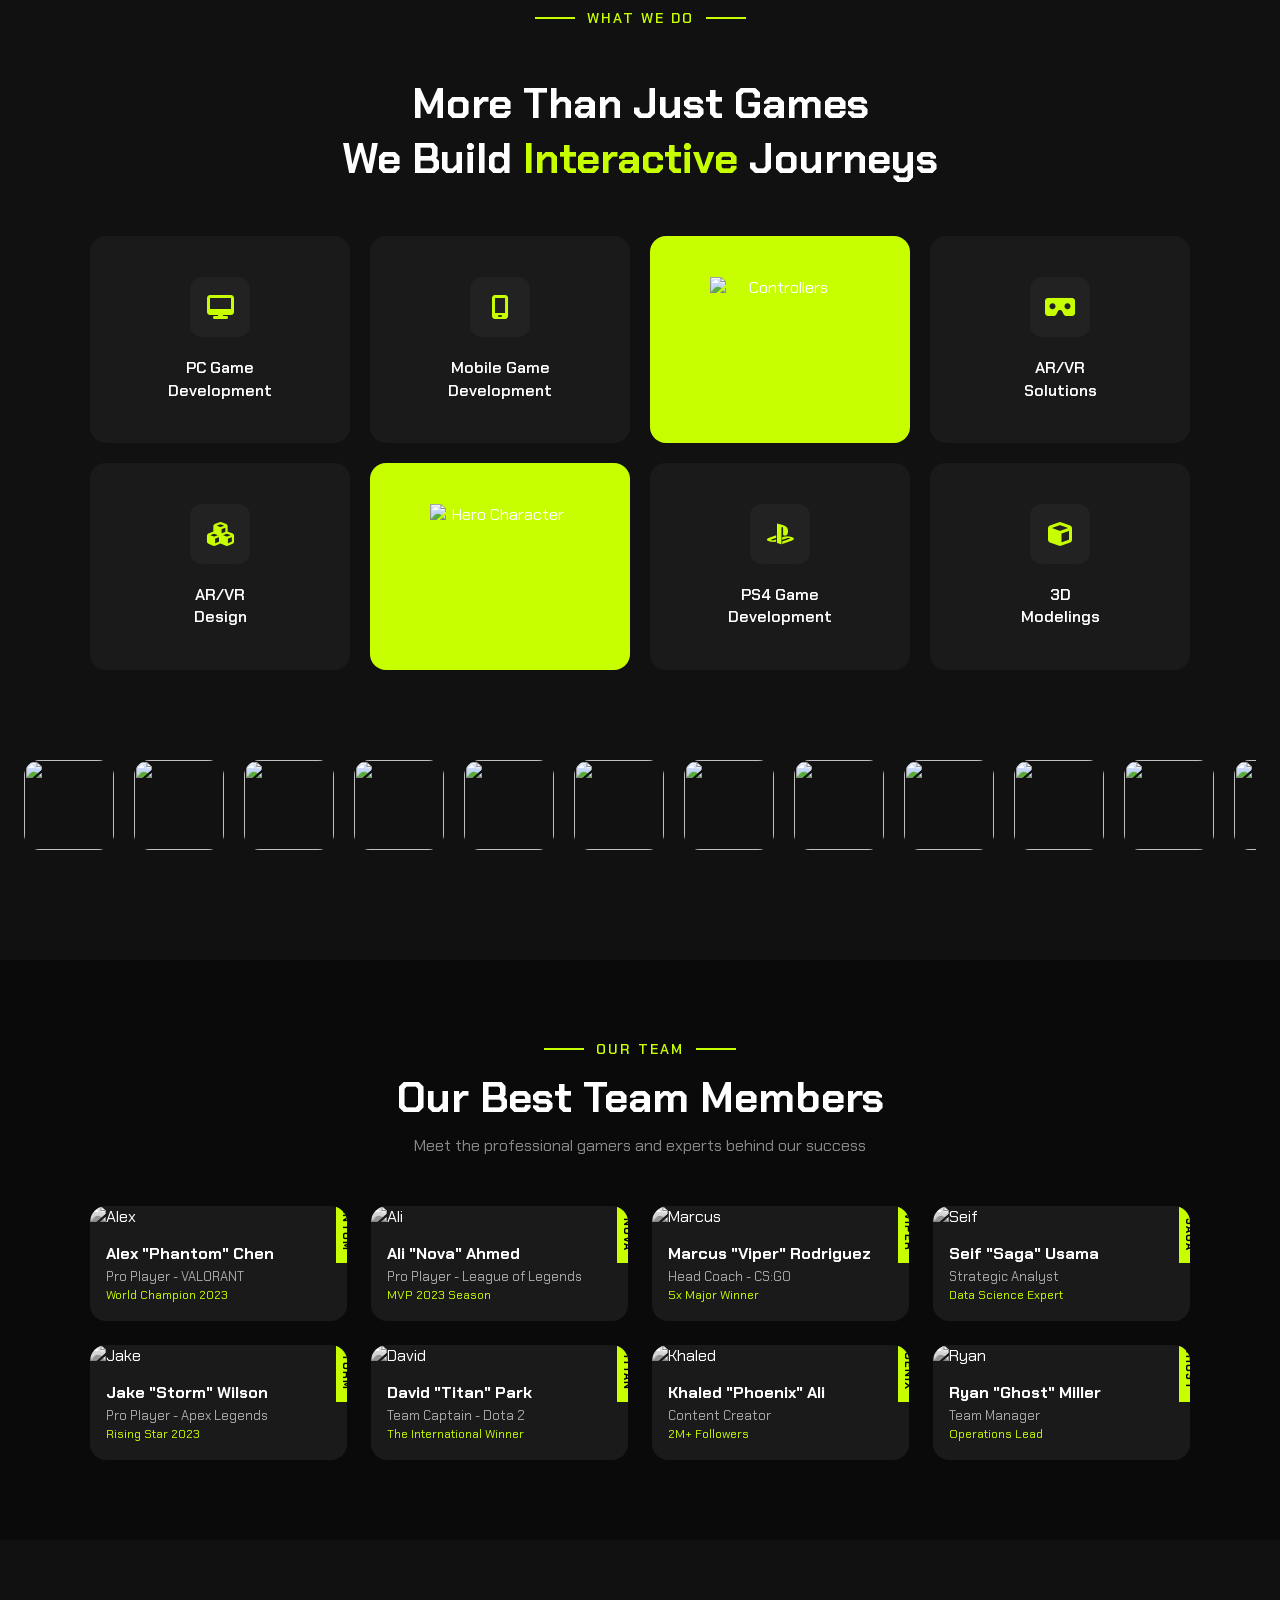
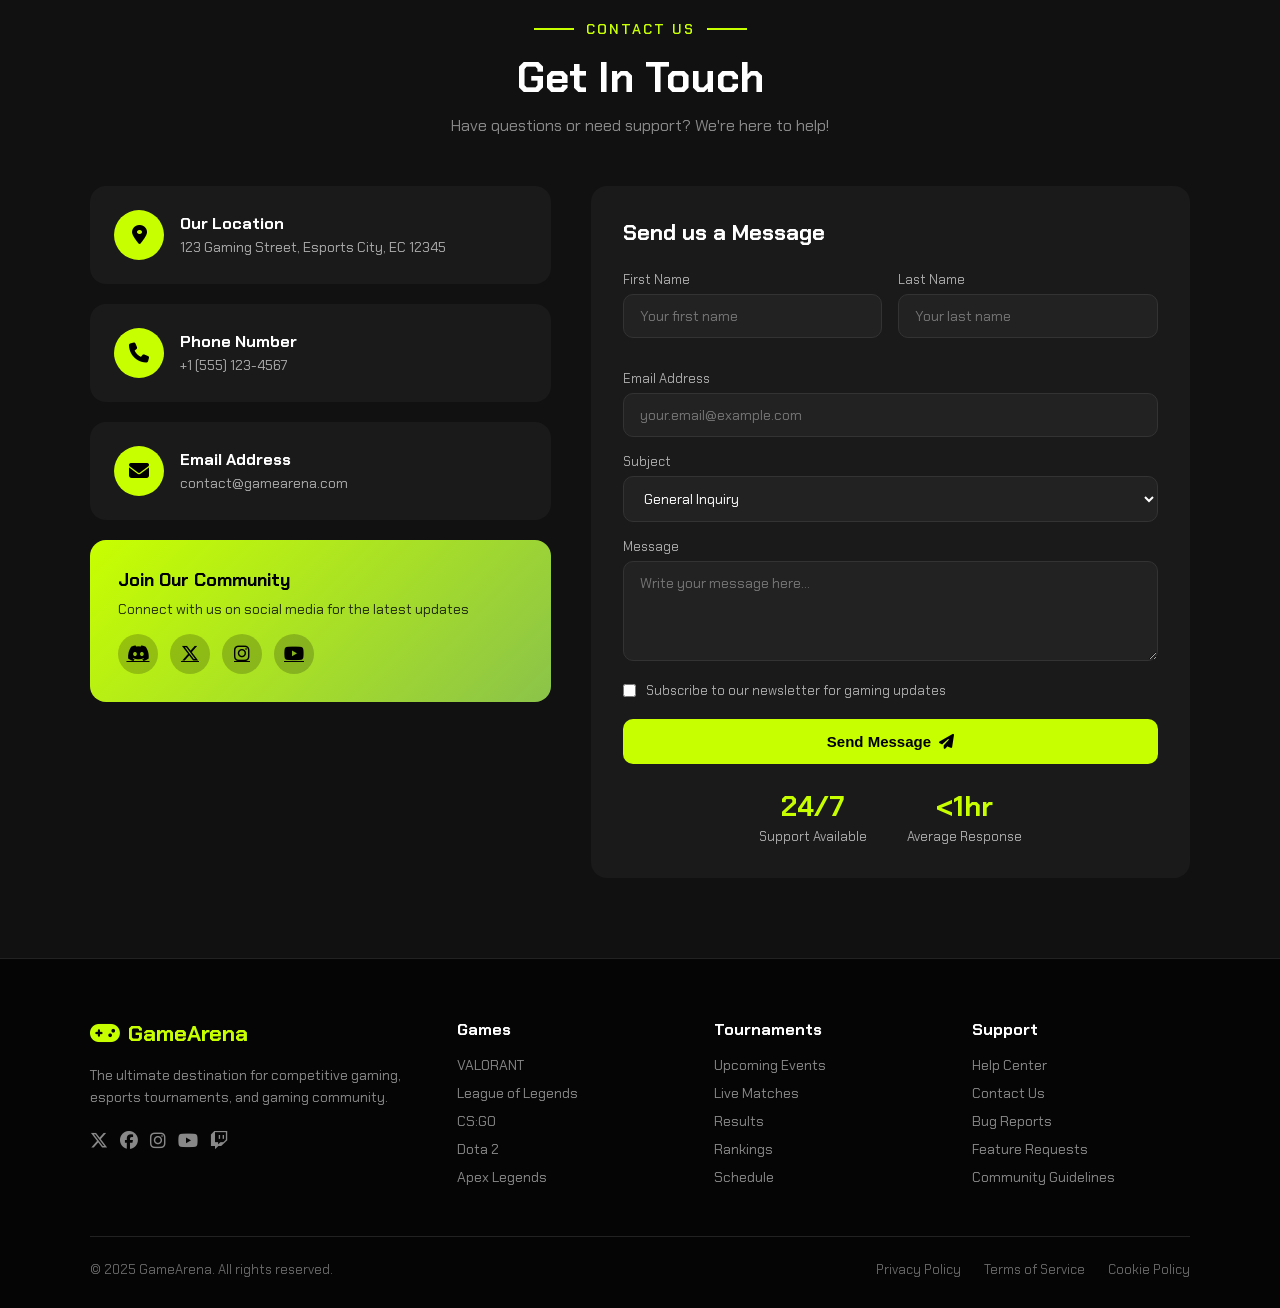
==== commit bd544c53: "Add gamearena page and update about/register pages" ====
--- a/index.html
+++ b/index.html
@@ -1,557 +1,463 @@
 <!DOCTYPE html>
-<html lang="ar" dir="rtl">
+<html lang="en">
 <head>
-  <meta charset="UTF-8" />
-  <meta name="viewport" content="width=device-width, initial-scale=1.0" />
-  <title>مدبّر | إدارة أموالك بذكاء</title>
-  <link rel="preconnect" href="https://fonts.googleapis.com" />
-  <link rel="preconnect" href="https://fonts.gstatic.com" crossorigin />
-  <link href="https://fonts.googleapis.com/css2?family=Cairo:wght@400;500;600;700&display=swap" rel="stylesheet" />
-  <link rel="stylesheet" href="style.css" />
+  <meta charset="UTF-8">
+  <meta name="viewport" content="width=device-width, initial-scale=1.0">
+  <title>GameArena</title>
+  <link rel="preconnect" href="https://fonts.googleapis.com">
+  <link rel="preconnect" href="https://fonts.gstatic.com" crossorigin>
+  <link href="https://fonts.googleapis.com/css2?family=Chakra+Petch:wght@400;500;600;700&family=Days+One&display=swap" rel="stylesheet">
+  <link rel="stylesheet" href="https://cdnjs.cloudflare.com/ajax/libs/font-awesome/6.5.1/css/all.min.css">
+  <link rel="stylesheet" href="gamearena.css">
 </head>
 <body>
-  <div class="dashboard">
-    <!-- Sidebar -->
-    <aside class="sidebar">
+
+  <!-- HEADER -->
+  <header>
+    <div class="header-inner">
       <div class="logo">
-        <div class="logo-icon">
-          <svg width="28" height="28" viewBox="0 0 24 24" fill="none">
-            <rect x="3" y="3" width="7" height="7" rx="1.5" fill="white"/>
-            <rect x="14" y="3" width="7" height="7" rx="1.5" fill="white"/>
-            <rect x="3" y="14" width="7" height="7" rx="1.5" fill="white"/>
-            <rect x="14" y="14" width="7" height="7" rx="1.5" fill="white"/>
-          </svg>
-        </div>
-        <div class="logo-text">
-          <h1>مدبّر</h1>
-          <p>إدارة أموالك بذكاء</p>
-        </div>
-      </div>
-
-      <nav class="nav">
-        <a href="#" class="nav-item active">
-          <span class="nav-icon">🏠</span>
-          الصفحة الرئيسية
-        </a>
-        <a href="#" class="nav-item">
-          <span class="nav-icon">↔️</span>
-          المعاملات
-        </a>
-        <a href="#" class="nav-item">
-          <span class="nav-icon">📊</span>
-          الميزانيات
-        </a>
-        <a href="#" class="nav-item">
-          <span class="nav-icon">🐷</span>
-          المدخرات
-        </a>
-        <a href="#" class="nav-item">
-          <span class="nav-icon">📄</span>
-          الفواتير الشهرية
-        </a>
+        <i class="fa-solid fa-gamepad"></i>
+        GameArena
+      </div>
+      <nav>
+        <a href="#hero" class="active">Home</a>
+        <a href="#latest-games">OUR GAMES</a>
+        <a href="#what-we-do">What We Do</a>
+        <a href="#team-members">Our Team</a>
+        <a href="#contact">Contact Us</a>
       </nav>
-
-      <div class="quick-actions">
-        <h3>إجراءات سريعة</h3>
-        <button class="action-btn send">
-          <span>➤</span> إرسال أموال
+      <div class="header-right">
+        <i class="fa-regular fa-bell"></i>
+        <i class="fa-regular fa-comment"></i>
+        <button class="btn-signin">Sign In</button>
+      </div>
+    </div>
+  </header>
+
+  <!-- HERO -->
+  <section id="hero">
+    <div class="hero-content">
+      <div class="hero-text">
+        <h1>THE ULTIMATE <span>GAMING</span> EXPERIENCE</h1>
+        <p>Join millions of gamers worldwide in the most competitive eSports tournaments. Experience next-level gaming with cutting-edge technology and endless possibilities.</p>
+        <div class="hero-btns">
+          <button class="btn-primary">Start Gaming Now</button>
+          <button class="btn-outline">Watch Tournaments</button>
+        </div>
+      </div>
+      <div class="hero-image">
+        <img src="https://game-arena-theta.vercel.app/assets/hero-img-C0b4IWtS.png" alt="Gaming Setup">
+        <div class="players-badge">
+          <i class="fa-solid fa-trophy"></i>
+          <div>
+            <span>Active Players</span>
+            <strong>2.5M+</strong>
+          </div>
+        </div>
+      </div>
+    </div>
+  </section>
+
+  <!-- OUR GAMES -->
+  <section id="latest-games">
+    <div class="section-header">
+      <div class="section-label">OUR GAMES</div>
+      <h2>Our Latest Games</h2>
+    </div>
+
+    <div class="games-carousel" id="gamesCarousel">
+      <div class="game-card">
+        <img src="https://game-arena-theta.vercel.app/assets/latest-games-1-CfV33bjK.png" alt="Alien Companions">
+        <div class="overlay"></div>
+        <div class="tags">
+          <span><i class="fa-solid fa-compass"></i> ADVENTURE</span>
+          <span><i class="fa-solid fa-users"></i> MULTIPLAYER</span>
+        </div>
+        <div class="title"><h3>Alien Companions</h3></div>
+      </div>
+      <div class="game-card">
+        <img src="https://game-arena-theta.vercel.app/assets/latest-games-2-DcGt1MOH.png" alt="Cyber Run 2099">
+        <div class="overlay"></div>
+        <div class="tags">
+          <span><i class="fa-solid fa-flag-checkered"></i> RACING</span>
+          <span><i class="fa-solid fa-bolt"></i> SCI-FI</span>
+        </div>
+        <div class="title"><h3>Cyber Run 2099</h3></div>
+      </div>
+      <div class="game-card">
+        <img src="https://game-arena-theta.vercel.app/assets/latest-games-3-3PuaZ95E.png" alt="The Legend of Zelda">
+        <div class="overlay"></div>
+        <div class="tags">
+          <span><i class="fa-solid fa-gamepad"></i> ACTION</span>
+          <span><i class="fa-solid fa-microchip"></i> GEFORCE</span>
+        </div>
+        <div class="title"><h3>The Legend of Zelda: Tears of the Kingdom</h3></div>
+      </div>
+      <div class="game-card">
+        <img src="https://game-arena-theta.vercel.app/assets/latest-games-4-DCWGKdgP.png" alt="Aetheria Chronicles">
+        <div class="overlay"></div>
+        <div class="tags">
+          <span><i class="fa-solid fa-shield"></i> RPG</span>
+          <span><i class="fa-solid fa-wand-magic-sparkles"></i> FANTASY</span>
+        </div>
+        <div class="title"><h3>Aetheria Chronicles</h3></div>
+      </div>
+      <div class="game-card">
+        <img src="https://game-arena-theta.vercel.app/assets/latest-games-5-D0uhM4CW.png" alt="Warfront Protocol">
+        <div class="overlay"></div>
+        <div class="tags">
+          <span><i class="fa-solid fa-crosshairs"></i> SHOOTER</span>
+          <span><i class="fa-solid fa-users"></i> CO-OP</span>
+        </div>
+        <div class="title"><h3>Warfront Protocol</h3></div>
+      </div>
+      <div class="game-card">
+        <img src="https://game-arena-theta.vercel.app/assets/latest-games-6-CJaIm3nW.png" alt="Shot Striker">
+        <div class="overlay"></div>
+        <div class="tags">
+          <span><i class="fa-solid fa-futbol"></i> FOOTBALL</span>
+          <span><i class="fa-solid fa-star"></i> FANTASY</span>
+        </div>
+        <div class="title"><h3>Shot Striker</h3></div>
+      </div>
+      <div class="game-card">
+        <img src="https://game-arena-theta.vercel.app/assets/latest-games-7-C9aSwQWa.png" alt="Epic Gaming League">
+        <div class="overlay"></div>
+        <div class="tags">
+          <span><i class="fa-solid fa-trophy"></i> SPORTS</span>
+          <span><i class="fa-solid fa-fire"></i> LEAGUE</span>
+        </div>
+        <div class="title"><h3>Epic Gaming League</h3></div>
+      </div>
+      <div class="game-card">
+        <img src="https://game-arena-theta.vercel.app/assets/latest-games-8-CDS2WV4Q.png" alt="Barren alien worlds">
+        <div class="overlay"></div>
+        <div class="tags">
+          <span><i class="fa-solid fa-rocket"></i> SPACE</span>
+          <span><i class="fa-solid fa-globe"></i> EXPLORATION</span>
+        </div>
+        <div class="title"><h3>Barren alien worlds</h3></div>
+      </div>
+      <div class="game-card">
+        <img src="https://game-arena-theta.vercel.app/assets/latest-games-9-BhBeVXRH.png" alt="Cloveland Quest">
+        <div class="overlay"></div>
+        <div class="tags">
+          <span><i class="fa-solid fa-bolt"></i> ACTION</span>
+          <span><i class="fa-solid fa-robot"></i> FUTURISTIC</span>
+        </div>
+        <div class="title"><h3>Cloveland Quest</h3></div>
+      </div>
+    </div>
+
+    <div class="carousel-controls">
+      <button onclick="document.getElementById('gamesCarousel').scrollBy({left: -340, behavior: 'smooth'})">
+        <i class="fa-solid fa-arrow-left"></i>
+      </button>
+      <button onclick="document.getElementById('gamesCarousel').scrollBy({left: 340, behavior: 'smooth'})">
+        <i class="fa-solid fa-arrow-right"></i>
+      </button>
+      <button class="btn-view-all">VIEW ALL GAMES</button>
+    </div>
+  </section>
+
+  <!-- WHAT WE DO -->
+  <section id="what-we-do">
+    <div class="section-header">
+      <div class="section-label">WHAT WE DO</div>
+    </div>
+    <div class="what-we-do-title">
+      <h2>More Than Just Games<br>We Build <span>Interactive</span> Journeys</h2>
+    </div>
+
+    <div class="services-grid">
+      <div class="service-card">
+        <div class="icon"><i class="fa-solid fa-desktop"></i></div>
+        <h3>PC Game<br>Development</h3>
+      </div>
+      <div class="service-card">
+        <div class="icon"><i class="fa-solid fa-mobile-screen"></i></div>
+        <h3>Mobile Game<br>Development</h3>
+      </div>
+      <div class="service-card active">
+        <img src="https://game-arena-theta.vercel.app/assets/what-we-do-1-DuZnkwGW.png" alt="Controllers">
+      </div>
+      <div class="service-card">
+        <div class="icon"><i class="fa-solid fa-vr-cardboard"></i></div>
+        <h3>AR/VR<br>Solutions</h3>
+      </div>
+      <div class="service-card">
+        <div class="icon"><i class="fa-solid fa-cubes"></i></div>
+        <h3>AR/VR<br>Design</h3>
+      </div>
+      <div class="service-card active">
+        <img src="https://game-arena-theta.vercel.app/assets/what-we-do-2-DVAo6agz.png" alt="Hero Character">
+      </div>
+      <div class="service-card">
+        <div class="icon"><i class="fa-brands fa-playstation"></i></div>
+        <h3>PS4 Game<br>Development</h3>
+      </div>
+      <div class="service-card">
+        <div class="icon"><i class="fa-solid fa-cube"></i></div>
+        <h3>3D<br>Modelings</h3>
+      </div>
+    </div>
+
+    <div class="logos-section">
+      <div class="logos-track">
+        <div class="logo-item"><img src="https://game-arena-theta.vercel.app/assets/logo-1-ByM-Sex8.jpg" alt=""></div>
+        <div class="logo-item"><img src="https://game-arena-theta.vercel.app/assets/logo-2-0gIktwSm.jpg" alt=""></div>
+        <div class="logo-item"><img src="https://game-arena-theta.vercel.app/assets/logo-3-CczztP90.jpg" alt=""></div>
+        <div class="logo-item"><img src="https://game-arena-theta.vercel.app/assets/logo-4-CqgtpirC.jpg" alt=""></div>
+        <div class="logo-item"><img src="https://game-arena-theta.vercel.app/assets/logo-5-DFypfU0k.jpg" alt=""></div>
+        <div class="logo-item"><img src="https://game-arena-theta.vercel.app/assets/logo-6-DcGD8G7v.jpg" alt=""></div>
+        <div class="logo-item"><img src="https://game-arena-theta.vercel.app/assets/logo-7-DSTdzFnp.jpg" alt=""></div>
+        <div class="logo-item"><img src="https://game-arena-theta.vercel.app/assets/logo-8-BuH3qQns.jpg" alt=""></div>
+        <div class="logo-item"><img src="https://game-arena-theta.vercel.app/assets/logo-9-btJ2eZYX.jpg" alt=""></div>
+        <div class="logo-item"><img src="https://game-arena-theta.vercel.app/assets/logo-10-DlvZwrGv.jpg" alt=""></div>
+        <!-- duplicate for infinite scroll -->
+        <div class="logo-item"><img src="https://game-arena-theta.vercel.app/assets/logo-1-ByM-Sex8.jpg" alt=""></div>
+        <div class="logo-item"><img src="https://game-arena-theta.vercel.app/assets/logo-2-0gIktwSm.jpg" alt=""></div>
+        <div class="logo-item"><img src="https://game-arena-theta.vercel.app/assets/logo-3-CczztP90.jpg" alt=""></div>
+        <div class="logo-item"><img src="https://game-arena-theta.vercel.app/assets/logo-4-CqgtpirC.jpg" alt=""></div>
+        <div class="logo-item"><img src="https://game-arena-theta.vercel.app/assets/logo-5-DFypfU0k.jpg" alt=""></div>
+        <div class="logo-item"><img src="https://game-arena-theta.vercel.app/assets/logo-6-DcGD8G7v.jpg" alt=""></div>
+        <div class="logo-item"><img src="https://game-arena-theta.vercel.app/assets/logo-7-DSTdzFnp.jpg" alt=""></div>
+        <div class="logo-item"><img src="https://game-arena-theta.vercel.app/assets/logo-8-BuH3qQns.jpg" alt=""></div>
+        <div class="logo-item"><img src="https://game-arena-theta.vercel.app/assets/logo-9-btJ2eZYX.jpg" alt=""></div>
+        <div class="logo-item"><img src="https://game-arena-theta.vercel.app/assets/logo-10-DlvZwrGv.jpg" alt=""></div>
+      </div>
+    </div>
+  </section>
+
+  <!-- TEAM -->
+  <section id="team-members">
+    <div class="section-header">
+      <div class="section-label">OUR TEAM</div>
+      <h2>Our Best Team Members</h2>
+      <p style="color:#888; margin-top:10px;">Meet the professional gamers and experts behind our success</p>
+    </div>
+
+    <div class="team-grid">
+      <div class="team-card">
+        <img src="https://game-arena-theta.vercel.app/assets/avatar-1-Bk0fx3lX.png" alt="Alex">
+        <div class="info">
+          <h3>Alex "Phantom" Chen</h3>
+          <p>Pro Player - VALORANT</p>
+          <p class="role">World Champion 2023</p>
+        </div>
+        <div class="tag">PHANTOM</div>
+      </div>
+      <div class="team-card">
+        <img src="https://game-arena-theta.vercel.app/assets/avatar-2-DSM5R69_.png" alt="Ali">
+        <div class="info">
+          <h3>Ali "Nova" Ahmed</h3>
+          <p>Pro Player - League of Legends</p>
+          <p class="role">MVP 2023 Season</p>
+        </div>
+        <div class="tag">NOVA</div>
+      </div>
+      <div class="team-card">
+        <img src="https://game-arena-theta.vercel.app/assets/avatar-3-CISh2V2J.png" alt="Marcus">
+        <div class="info">
+          <h3>Marcus "Viper" Rodriguez</h3>
+          <p>Head Coach - CS:GO</p>
+          <p class="role">5x Major Winner</p>
+        </div>
+        <div class="tag">VIPER</div>
+      </div>
+      <div class="team-card">
+        <img src="https://game-arena-theta.vercel.app/assets/avatar-4-BCbP093U.png" alt="Seif">
+        <div class="info">
+          <h3>Seif "Saga" Usama</h3>
+          <p>Strategic Analyst</p>
+          <p class="role">Data Science Expert</p>
+        </div>
+        <div class="tag">SAGA</div>
+      </div>
+      <div class="team-card">
+        <img src="https://game-arena-theta.vercel.app/assets/avatar-5-CKJm2Bjf.png" alt="Jake">
+        <div class="info">
+          <h3>Jake "Storm" Wilson</h3>
+          <p>Pro Player - Apex Legends</p>
+          <p class="role">Rising Star 2023</p>
+        </div>
+        <div class="tag">STORM</div>
+      </div>
+      <div class="team-card">
+        <img src="https://game-arena-theta.vercel.app/assets/avatar-6-BC4VdJS3.png" alt="David">
+        <div class="info">
+          <h3>David "Titan" Park</h3>
+          <p>Team Captain - Dota 2</p>
+          <p class="role">The International Winner</p>
+        </div>
+        <div class="tag">TITAN</div>
+      </div>
+      <div class="team-card">
+        <img src="https://game-arena-theta.vercel.app/assets/avatar-7-B1LKlfbK.png" alt="Khaled">
+        <div class="info">
+          <h3>Khaled "Phoenix" Ali</h3>
+          <p>Content Creator</p>
+          <p class="role">2M+ Followers</p>
+        </div>
+        <div class="tag">PHOENIX</div>
+      </div>
+      <div class="team-card">
+        <img src="https://game-arena-theta.vercel.app/assets/avatar-8-DlHfYIx6.png" alt="Ryan">
+        <div class="info">
+          <h3>Ryan "Ghost" Miller</h3>
+          <p>Team Manager</p>
+          <p class="role">Operations Lead</p>
+        </div>
+        <div class="tag">GHOST</div>
+      </div>
+    </div>
+  </section>
+
+  <!-- CONTACT -->
+  <section id="contact">
+    <div class="section-header">
+      <div class="section-label">CONTACT US</div>
+      <h2>Get In Touch</h2>
+      <p style="color:#888; margin-top:10px;">Have questions or need support? We're here to help!</p>
+    </div>
+
+    <div class="contact-wrapper">
+      <div class="contact-info">
+        <div class="info-box">
+          <div class="icon"><i class="fa-solid fa-location-dot"></i></div>
+          <div>
+            <h4>Our Location</h4>
+            <p>123 Gaming Street, Esports City, EC 12345</p>
+          </div>
+        </div>
+        <div class="info-box">
+          <div class="icon"><i class="fa-solid fa-phone"></i></div>
+          <div>
+            <h4>Phone Number</h4>
+            <p>+1 (555) 123-4567</p>
+          </div>
+        </div>
+        <div class="info-box">
+          <div class="icon"><i class="fa-solid fa-envelope"></i></div>
+          <div>
+            <h4>Email Address</h4>
+            <p>contact@gamearena.com</p>
+          </div>
+        </div>
+        <div class="community-box">
+          <h4>Join Our Community</h4>
+          <p>Connect with us on social media for the latest updates</p>
+          <div class="social-icons">
+            <a href="#"><i class="fa-brands fa-discord"></i></a>
+            <a href="#"><i class="fa-brands fa-x-twitter"></i></a>
+            <a href="#"><i class="fa-brands fa-instagram"></i></a>
+            <a href="#"><i class="fa-brands fa-youtube"></i></a>
+          </div>
+        </div>
+      </div>
+
+      <div class="contact-form">
+        <h3>Send us a Message</h3>
+        <div class="form-row">
+          <div class="form-group">
+            <label>First Name</label>
+            <input type="text" placeholder="Your first name">
+          </div>
+          <div class="form-group">
+            <label>Last Name</label>
+            <input type="text" placeholder="Your last name">
+          </div>
+        </div>
+        <div class="form-group">
+          <label>Email Address</label>
+          <input type="email" placeholder="your.email@example.com">
+        </div>
+        <div class="form-group">
+          <label>Subject</label>
+          <select>
+            <option>General Inquiry</option>
+            <option>Tournament Support</option>
+            <option>Technical Issue</option>
+            <option>Partnership</option>
+            <option>Media Request</option>
+          </select>
+        </div>
+        <div class="form-group">
+          <label>Message</label>
+          <textarea placeholder="Write your message here..."></textarea>
+        </div>
+        <div class="checkbox-group">
+          <input type="checkbox" id="newsletter">
+          <label for="newsletter">Subscribe to our newsletter for gaming updates</label>
+        </div>
+        <button class="btn-send">
+          Send Message <i class="fa-solid fa-paper-plane"></i>
         </button>
-        <button class="action-btn add">
-          <span>+</span> إضافة أموال
-        </button>
-        <button class="action-btn pay">
-          <span>📄</span> دفع فاتورة
-        </button>
-        <button class="action-btn invest">
-          <span>📈</span> استثمار
-        </button>
-      </div>
-    </aside>
-
-    <!-- Main Content -->
-    <main class="main">
-      <!-- Header -->
-      <header class="header">
-        <div class="user-info">
-          <img src="https://i.pravatar.cc/80?img=12" alt="سيف أسامة" class="avatar" />
-          <div>
-            <h2>سيف أسامة</h2>
-            <span class="badge">حساب مميز</span>
-          </div>
-        </div>
-        <div class="header-actions">
-          <button class="icon-btn notification">
-            🔔
-            <span class="badge-count">2</span>
-          </button>
-          <button class="icon-btn">🔍</button>
-        </div>
-        <div class="brand">
-          <span class="status">● متصل</span>
-          <div class="brand-logo">
-            <span>مدبّر</span>
-            <small>إدارة أموالك بذكاء</small>
-          </div>
-          <div class="brand-icon">▦</div>
-        </div>
-      </header>
-
-      <!-- Stats Cards -->
-      <section class="stats">
-        <div class="stat-card">
-          <span class="stat-label">المصروفات</span>
-          <div class="stat-value">10,000 <small>جنية</small></div>
-          <span class="stat-change down">1.2%- ↓</span>
-        </div>
-        <div class="stat-card">
-          <span class="stat-label">الدخل</span>
-          <div class="stat-value">15,000 <small>جنية</small></div>
-          <span class="stat-change up">8.2%+ ↑</span>
-        </div>
-        <div class="stat-card highlight">
-          <span class="stat-label">الرصيد الحالي</span>
-          <div class="stat-value">8,450 <small>جنية</small></div>
-          <span class="stat-change up">2.5%+ ↑</span>
-        </div>
-      </section>
-
-      <!-- Content Grid -->
-      <div class="content-grid">
-        <!-- Transactions -->
-        <section class="card transactions">
-          <div class="card-header">
-            <h3>المعاملات الأخيرة</h3>
-            <a href="#">عرض الكل ←</a>
-          </div>
-          <div class="table-wrapper">
-            <table>
-              <thead>
-                <tr>
-                  <th>المعاملة</th>
-                  <th>الفئة</th>
-                  <th>التاريخ</th>
-                  <th>الحالة</th>
-                  <th>المبلغ</th>
-                </tr>
-              </thead>
-              <tbody>
-                <tr>
-                  <td>
-                    <div class="tx-user">
-                      <img src="https://i.pravatar.cc/40?img=11" alt="" />
-                      <div>
-                        <strong>محمود النجار</strong>
-                        <span>تحويل أموال</span>
-                      </div>
-                    </div>
-                  </td>
-                  <td><span class="tag income">دخل ↓</span></td>
-                  <td>١٤ أكتوبر ٢٠٢٥</td>
-                  <td><span class="status-badge complete">مكتمل</span></td>
-                  <td class="amount positive">+350 جنية</td>
-                </tr>
-                <tr>
-                  <td>
-                    <div class="tx-user">
-                      <div class="tx-icon food">🍴</div>
-                      <div>
-                        <strong>مطعم Meat moot</strong>
-                        <span>دفع مطعم</span>
-                      </div>
-                    </div>
-                  </td>
-                  <td><span class="tag food">طعام 🍴</span></td>
-                  <td>14 أكتوبر، 2025</td>
-                  <td><span class="status-badge complete">مكتمل</span></td>
-                  <td class="amount negative">-2200 جنية</td>
-                </tr>
-                <tr>
-                  <td>
-                    <div class="tx-user">
-                      <div class="tx-icon shop">🛒</div>
-                      <div>
-                        <strong>مشتريات Amazon</strong>
-                        <span>تسوق إلكتروني</span>
-                      </div>
-                    </div>
-                  </td>
-                  <td><span class="tag shop">تسوق 🛒</span></td>
-                  <td>13 أكتوبر، 2025</td>
-                  <td><span class="status-badge complete">مكتمل</span></td>
-                  <td class="amount negative">-1250 جنية</td>
-                </tr>
-                <tr>
-                  <td>
-                    <div class="tx-user">
-                      <img src="https://i.pravatar.cc/40?img=33" alt="" />
-                      <div>
-                        <strong>عمر المهدي</strong>
-                        <span>دفع فاتورة مقسمة</span>
-                      </div>
-                    </div>
-                  </td>
-                  <td><span class="tag bill">فاتورة مقسمة</span></td>
-                  <td>13 أكتوبر، 2025</td>
-                  <td><span class="status-badge complete">مكتمل</span></td>
-                  <td class="amount negative">-1400 جنية</td>
-                </tr>
-                <tr>
-                  <td>
-                    <div class="tx-user">
-                      <img src="https://i.pravatar.cc/40?img=15" alt="" />
-                      <div>
-                        <strong>محمد عوض</strong>
-                        <span>دفع عمل حر</span>
-                      </div>
-                    </div>
-                  </td>
-                  <td><span class="tag work">عمل 💼</span></td>
-                  <td>12 أكتوبر، 2025</td>
-                  <td><span class="status-badge complete">مكتمل</span></td>
-                  <td class="amount positive">+2500 جنية</td>
-                </tr>
-                <tr>
-                  <td>
-                    <div class="tx-user">
-                      <div class="tx-icon fuel">⛽</div>
-                      <div>
-                        <strong>محطة وقود Shell</strong>
-                        <span>شراء وقود</span>
-                      </div>
-                    </div>
-                  </td>
-                  <td><span class="tag transport">مواصلات 🚗</span></td>
-                  <td>12 أكتوبر، 2025</td>
-                  <td><span class="status-badge pending">معلق</span></td>
-                  <td class="amount negative">-700 جنية</td>
-                </tr>
-                <tr>
-                  <td>
-                    <div class="tx-user">
-                      <div class="tx-icon netflix">🎬</div>
-                      <div>
-                        <strong>اشتراك Netflix</strong>
-                        <span>اشتراك شهري</span>
-                      </div>
-                    </div>
-                  </td>
-                  <td><span class="tag fun">ترفيه 📺</span></td>
-                  <td>11 أكتوبر، 2025</td>
-                  <td><span class="status-badge complete">مكتمل</span></td>
-                  <td class="amount negative">-780 جنية</td>
-                </tr>
-                <tr>
-                  <td>
-                    <div class="tx-user">
-                      <div class="tx-icon gym">💪</div>
-                      <div>
-                        <strong>نادي FitLife</strong>
-                        <span>عضوية شهرية</span>
-                      </div>
-                    </div>
-                  </td>
-                  <td><span class="tag health">صحة 💙</span></td>
-                  <td>10 أكتوبر، 2025</td>
-                  <td><span class="status-badge complete">مكتمل</span></td>
-                  <td class="amount negative">-500 جنية</td>
-                </tr>
-                <tr>
-                  <td>
-                    <div class="tx-user">
-                      <div class="tx-icon edu">🎓</div>
-                      <div>
-                        <strong>كورس Jonas</strong>
-                        <span>دورة تدريبية</span>
-                      </div>
-                    </div>
-                  </td>
-                  <td><span class="tag edu">تعليم 📚</span></td>
-                  <td>9 أكتوبر، 2025</td>
-                  <td><span class="status-badge complete">مكتمل</span></td>
-                  <td class="amount negative">-250 جنية</td>
-                </tr>
-              </tbody>
-            </table>
-          </div>
-        </section>
-
-        <!-- Right Column -->
-        <div class="right-column">
-          <!-- Recent Activities -->
-          <section class="card activities">
-            <div class="card-header">
-              <h3>الأنشطة الحديثة</h3>
-            </div>
-            <div class="activity-item account">
-              <div class="activity-icon">👤+</div>
-              <div class="activity-content">
-                <strong>إنشاء حساب توفير جديد</strong>
-                <p>تم إنشاء حساب توفير بنك الأهلي بنجاح</p>
-                <span class="time">منذ ساعة واحدة</span>
-              </div>
-              <span class="activity-tag">حساب</span>
-            </div>
-            <div class="activity-item card-add">
-              <div class="activity-icon">💳</div>
-              <div class="activity-content">
-                <strong>إضافة بطاقة جديدة</strong>
-                <p>تمت إضافة بطاقة Visa الجديدة ****2847</p>
-                <span class="time">منذ 3 ساعات</span>
-              </div>
-              <span class="activity-tag">بطاقة</span>
-            </div>
-            <a href="#" class="view-all">عرض جميع الأنشطة (23)</a>
-          </section>
-
-          <!-- Monthly Bills -->
-          <section class="card bills">
-            <div class="card-header">
-              <h3>الفواتير الشهرية</h3>
-              <a href="#">عرض الكل ←</a>
-            </div>
-            <div class="bills-total">
-              <span class="total-amount">1920 جنية</span>
-              <span class="total-label">إجمالي الفواتير الشهرية</span>
-            </div>
-            <div class="bills-grid">
-              <div class="bill-item">
-                <div class="bill-icon electricity">⚡</div>
-                <div>
-                  <strong>كهرباء</strong>
-                  <span>400 جنية</span>
-                  <small>يستحق في 5 أيام</small>
-                </div>
-              </div>
-              <div class="bill-item">
-                <div class="bill-icon internet">📶</div>
-                <div>
-                  <strong>إنترنت</strong>
-                  <span>450 جنية</span>
-                  <small>يستحق في 3 أيام</small>
-                </div>
-              </div>
-              <div class="bill-item">
-                <div class="bill-icon netflix">🎬</div>
-                <div>
-                  <strong>Netflix</strong>
-                  <span>780 جنية</span>
-                  <small>يستحق في 15 يوم</small>
-                </div>
-              </div>
-              <div class="bill-item">
-                <div class="bill-icon phone">📞</div>
-                <div>
-                  <strong>هاتف</strong>
-                  <span>290 جنية</span>
-                  <small>يستحق في 10 أيام</small>
-                </div>
-              </div>
-            </div>
-          </section>
-        </div>
-      </div>
-
-      <!-- Bottom Section -->
-      <div class="bottom-grid">
-        <!-- Payment Methods -->
-        <section class="card payment-methods">
-          <div class="card-header">
-            <h3>وسائل الدفع</h3>
-            <a href="#">إدارة ←</a>
-          </div>
-          <div class="cards-list">
-            <div class="payment-card visa">
-              <div class="card-top">
-                <span class="card-type">أساسية</span>
-                <span class="visa-logo">VISA</span>
-              </div>
-              <div class="card-number">4532 •••• •••• ••••</div>
-              <div class="card-bottom">
-                <div>
-                  <small>حامل البطاقة</small>
-                  <strong>سيف أسامة</strong>
-                </div>
-                <div>
-                  <small>تنتهي</small>
-                  <strong>12/26</strong>
-                </div>
-              </div>
-            </div>
-            <div class="payment-card mastercard">
-              <div class="card-top">
-                <span class="mc-logo">●●</span>
-              </div>
-              <div class="card-number">8901 •••• •••• ••••</div>
-              <div class="card-bottom">
-                <div>
-                  <small>حامل البطاقة</small>
-                  <strong>سيف أسامة</strong>
-                </div>
-                <div>
-                  <small>تنتهي</small>
-                  <strong>08/27</strong>
-                </div>
-              </div>
-            </div>
-            <div class="payment-card paypal">
-              <div class="card-top">
-                <span class="paypal-logo">PayPal</span>
-              </div>
-              <div class="paypal-info">
-                <strong>حساب Paypal</strong>
-                <p>seif@example.com</p>
-                <span class="verified">● موثق</span>
-              </div>
-            </div>
-          </div>
-        </section>
-
-        <!-- Chart -->
-        <section class="card chart-section">
-          <div class="card-header">
-            <h3>الدخل مقابل المصروفات</h3>
-            <a href="#">التحليل ←</a>
-          </div>
-          <div class="chart-legend">
-            <span class="legend income">■ الدخل</span>
-            <span class="legend expense">■ المصروفات</span>
-          </div>
-          <div class="bar-chart">
-            <div class="bar-group">
-              <div class="bars">
-                <div class="bar income" style="height: 70%"></div>
-                <div class="bar expense" style="height: 45%"></div>
-              </div>
-              <span>الأسبوع 1</span>
-            </div>
-            <div class="bar-group">
-              <div class="bars">
-                <div class="bar income" style="height: 85%"></div>
-                <div class="bar expense" style="height: 40%"></div>
-              </div>
-              <span>الأسبوع 2</span>
-            </div>
-            <div class="bar-group">
-              <div class="bars">
-                <div class="bar income" style="height: 90%"></div>
-                <div class="bar expense" style="height: 50%"></div>
-              </div>
-              <span>الأسبوع 3</span>
-            </div>
-            <div class="bar-group">
-              <div class="bars">
-                <div class="bar income" style="height: 75%"></div>
-                <div class="bar expense" style="height: 55%"></div>
-              </div>
-              <span>الأسبوع 4</span>
-            </div>
-          </div>
-        </section>
-
-        <!-- Account Summary -->
-        <section class="card account-summary">
-          <div class="card-header">
-            <h3>ملخص الحساب</h3>
-            <a href="#">التفاصيل ←</a>
-          </div>
-          <div class="account-item">
-            <div class="acc-icon bank">🏦</div>
-            <div>
-              <strong>حساب جاري</strong>
-              <span>بنك مصر [•••• 4532]</span>
-            </div>
-            <div class="acc-balance">8,450 جنية</div>
-          </div>
-          <div class="account-item">
-            <div class="acc-icon save">🐷</div>
-            <div>
-              <strong>حساب التوفير</strong>
-              <span>بنك مصر [•••• 8901]</span>
-            </div>
-            <div class="acc-balance">297,540 جنية</div>
-          </div>
-          <div class="account-item credit">
-            <div class="acc-icon credit-card">💳</div>
-            <div>
-              <strong>بطاقة ائتمان</strong>
-              <span>متاح: 1,850 جنية من 2,500 جنية</span>
-            </div>
-            <div class="acc-balance negative">-6,000 جنية</div>
-          </div>
-        </section>
-
-        <!-- Budget Overview -->
-        <section class="card budget-overview">
-          <div class="card-header">
-            <h3>نظرة عامة على الميزانية</h3>
-            <a href="#">التفاصيل ←</a>
-          </div>
-          <div class="budget-total">
-            <div>
-              <span class="label">إجمالي الميزانية</span>
-              <strong>10000 جنية</strong>
-            </div>
-            <div>
-              <span class="label">المتبقي</span>
-              <strong class="remaining">1750 جنية</strong>
-            </div>
-          </div>
-          <div class="progress-main">
-            <div class="progress-bar">
-              <div class="fill" style="width: 82.5%"></div>
-            </div>
-            <span>المستخدم: 8250 جنية • 82.5%</span>
-          </div>
-
-          <div class="budget-categories">
-            <div class="budget-cat">
-              <div class="cat-header">
-                <span class="cat-icon fun">🎬</span>
-                <strong>ترفيه</strong>
-                <span>750 جنية</span>
-              </div>
-              <div class="progress-bar small">
-                <div class="fill orange" style="width: 50%"></div>
-              </div>
-              <small>الميزانية: 1500 جنية • متبقي 50%</small>
-            </div>
-            <div class="budget-cat">
-              <div class="cat-header">
-                <span class="cat-icon bill">📄</span>
-                <strong>فواتير</strong>
-                <span>2000 جنية</span>
-              </div>
-              <div class="progress-bar small">
-                <div class="fill red" style="width: 100%"></div>
-              </div>
-              <small>الميزانية: 2000 جنية • مستخدم 100%</small>
-            </div>
-            <div class="budget-cat">
-              <div class="cat-header">
-                <span class="cat-icon care">❤️</span>
-                <strong>العناية الشخصية</strong>
-                <span>1200 جنية</span>
-              </div>
-              <div class="progress-bar small">
-                <div class="fill pink" style="width: 80%"></div>
-              </div>
-              <small>الميزانية: 1500 جنية • متبقي 20%</small>
-            </div>
-            <div class="budget-cat">
-              <div class="cat-header">
-                <span class="cat-icon home">🛒</span>
-                <strong>مستلزمات المنزل</strong>
-                <span>4300 جنية</span>
-              </div>
-              <div class="progress-bar small">
-                <div class="fill green" style="width: 86%"></div>
-              </div>
-              <small>الميزانية: 5000 جنية • متبقي 14%</small>
-            </div>
-          </div>
-        </section>
-      </div>
-    </main>
-  </div>
+        <div class="support-stats">
+          <div>
+            <strong>24/7</strong>
+            <span>Support Available</span>
+          </div>
+          <div>
+            <strong>&lt;1hr</strong>
+            <span>Average Response</span>
+          </div>
+        </div>
+      </div>
+    </div>
+  </section>
+
+  <!-- FOOTER -->
+  <footer>
+    <div class="footer-inner">
+      <div class="footer-brand">
+        <div class="logo">
+          <i class="fa-solid fa-gamepad"></i>
+          GameArena
+        </div>
+        <p>The ultimate destination for competitive gaming, esports tournaments, and gaming community.</p>
+        <div class="footer-social">
+          <a href="#"><i class="fa-brands fa-x-twitter"></i></a>
+          <a href="#"><i class="fa-brands fa-facebook"></i></a>
+          <a href="#"><i class="fa-brands fa-instagram"></i></a>
+          <a href="#"><i class="fa-brands fa-youtube"></i></a>
+          <a href="#"><i class="fa-brands fa-twitch"></i></a>
+        </div>
+      </div>
+      <div class="footer-col">
+        <h4>Games</h4>
+        <a href="#">VALORANT</a>
+        <a href="#">League of Legends</a>
+        <a href="#">CS:GO</a>
+        <a href="#">Dota 2</a>
+        <a href="#">Apex Legends</a>
+      </div>
+      <div class="footer-col">
+        <h4>Tournaments</h4>
+        <a href="#">Upcoming Events</a>
+        <a href="#">Live Matches</a>
+        <a href="#">Results</a>
+        <a href="#">Rankings</a>
+        <a href="#">Schedule</a>
+      </div>
+      <div class="footer-col">
+        <h4>Support</h4>
+        <a href="#">Help Center</a>
+        <a href="#">Contact Us</a>
+        <a href="#">Bug Reports</a>
+        <a href="#">Feature Requests</a>
+        <a href="#">Community Guidelines</a>
+      </div>
+    </div>
+    <div class="footer-bottom">
+      <span>© 2025 GameArena. All rights reserved.</span>
+      <div>
+        <a href="#">Privacy Policy</a>
+        <a href="#">Terms of Service</a>
+        <a href="#">Cookie Policy</a>
+      </div>
+    </div>
+  </footer>
+
 </body>
 </html>
--- a/gamearena.css
+++ b/gamearena.css
@@ -0,0 +1,944 @@
+* {
+  margin: 0;
+  padding: 0;
+  box-sizing: border-box;
+}
+
+:root {
+  --primary: #c8ff00;
+  --dark: #0a0a0a;
+  --dark-2: #111111;
+  --dark-3: #1a1a1a;
+  --gray: #888;
+  --light: #ffffff;
+}
+
+body {
+  font-family: 'Chakra Petch', sans-serif;
+  background: var(--dark);
+  color: var(--light);
+  overflow-x: hidden;
+}
+
+/* ========== HEADER ========== */
+header {
+  position: fixed;
+  top: 0;
+  left: 0;
+  width: 100%;
+  background: rgba(10, 10, 10, 0.95);
+  border-bottom: 1px solid #222;
+  z-index: 1000;
+  backdrop-filter: blur(10px);
+}
+
+.header-inner {
+  max-width: 1280px;
+  margin: 0 auto;
+  padding: 16px 24px;
+  display: flex;
+  align-items: center;
+  justify-content: space-between;
+}
+
+.logo {
+  display: flex;
+  align-items: center;
+  gap: 8px;
+  font-size: 22px;
+  font-weight: 700;
+  color: var(--primary);
+}
+
+.logo i {
+  font-size: 24px;
+}
+
+nav {
+  display: flex;
+  gap: 28px;
+}
+
+nav a {
+  color: var(--light);
+  text-decoration: none;
+  font-size: 15px;
+  font-weight: 500;
+  transition: color 0.3s;
+}
+
+nav a:hover,
+nav a.active {
+  color: var(--primary);
+}
+
+.header-right {
+  display: flex;
+  align-items: center;
+  gap: 16px;
+}
+
+.header-right i {
+  font-size: 18px;
+  color: var(--light);
+  cursor: pointer;
+  transition: color 0.3s;
+}
+
+.header-right i:hover {
+  color: var(--primary);
+}
+
+.btn-signin {
+  background: var(--primary);
+  color: #000;
+  border: none;
+  padding: 10px 22px;
+  border-radius: 8px;
+  font-weight: 700;
+  font-size: 14px;
+  cursor: pointer;
+  transition: all 0.3s;
+}
+
+.btn-signin:hover {
+  transform: scale(1.05);
+  box-shadow: 0 0 20px rgba(200, 255, 0, 0.4);
+}
+
+/* ========== HERO ========== */
+#hero {
+  min-height: 100vh;
+  background: url('https://game-arena-theta.vercel.app/assets/hero-img-C0b4IWtS.png') center/cover no-repeat;
+  position: relative;
+  display: flex;
+  align-items: center;
+  padding-top: 80px;
+}
+
+#hero::before {
+  content: '';
+  position: absolute;
+  inset: 0;
+  background: linear-gradient(90deg, rgba(0,0,0,0.85) 0%, rgba(0,0,0,0.6) 50%, rgba(0,0,0,0.4) 100%);
+}
+
+.hero-content {
+  max-width: 1280px;
+  margin: 0 auto;
+  padding: 40px 24px;
+  display: flex;
+  align-items: center;
+  justify-content: space-between;
+  gap: 40px;
+  position: relative;
+  z-index: 2;
+}
+
+.hero-text {
+  flex: 1;
+  max-width: 550px;
+}
+
+.hero-text h1 {
+  font-family: 'Days One', sans-serif;
+  font-size: 64px;
+  line-height: 1.05;
+  margin-bottom: 20px;
+}
+
+.hero-text h1 span {
+  color: var(--primary);
+  display: block;
+}
+
+.hero-text p {
+  color: #ccc;
+  font-size: 16px;
+  line-height: 1.6;
+  margin-bottom: 32px;
+}
+
+.hero-btns {
+  display: flex;
+  gap: 16px;
+  flex-wrap: wrap;
+}
+
+.btn-primary {
+  background: var(--primary);
+  color: #000;
+  border: none;
+  padding: 14px 28px;
+  border-radius: 10px;
+  font-weight: 700;
+  font-size: 15px;
+  cursor: pointer;
+  transition: all 0.3s;
+}
+
+.btn-primary:hover {
+  transform: translateY(-3px);
+  box-shadow: 0 8px 25px rgba(200, 255, 0, 0.4);
+}
+
+.btn-outline {
+  background: transparent;
+  color: var(--primary);
+  border: 2px solid var(--primary);
+  padding: 12px 26px;
+  border-radius: 10px;
+  font-weight: 700;
+  font-size: 15px;
+  cursor: pointer;
+  transition: all 0.3s;
+}
+
+.btn-outline:hover {
+  background: var(--primary);
+  color: #000;
+}
+
+.hero-image {
+  position: relative;
+  flex-shrink: 0;
+}
+
+.hero-image img {
+  width: 480px;
+  border-radius: 16px;
+  border: 3px solid var(--primary);
+  box-shadow: 0 0 40px rgba(200, 255, 0, 0.25);
+}
+
+.players-badge {
+  position: absolute;
+  bottom: 20px;
+  left: -30px;
+  background: #1a1a1a;
+  border-radius: 12px;
+  padding: 12px 18px;
+  display: flex;
+  align-items: center;
+  gap: 10px;
+  border: 1px solid #333;
+}
+
+.players-badge i {
+  color: var(--primary);
+  font-size: 22px;
+}
+
+.players-badge div span {
+  display: block;
+  font-size: 12px;
+  color: #aaa;
+}
+
+.players-badge div strong {
+  font-size: 18px;
+  color: var(--light);
+}
+
+/* ========== SECTION COMMON ========== */
+section {
+  padding: 80px 24px;
+}
+
+.section-header {
+  text-align: center;
+  margin-bottom: 50px;
+}
+
+.section-label {
+  display: flex;
+  align-items: center;
+  justify-content: center;
+  gap: 12px;
+  color: var(--primary);
+  font-size: 14px;
+  font-weight: 600;
+  letter-spacing: 2px;
+  margin-bottom: 12px;
+}
+
+.section-label::before,
+.section-label::after {
+  content: '';
+  width: 40px;
+  height: 2px;
+  background: var(--primary);
+}
+
+.section-header h2 {
+  font-size: 42px;
+  font-weight: 700;
+}
+
+/* ========== OUR GAMES ========== */
+#latest-games {
+  background: var(--dark);
+}
+
+.games-carousel {
+  max-width: 1200px;
+  margin: 0 auto;
+  display: flex;
+  gap: 24px;
+  overflow-x: auto;
+  scroll-behavior: smooth;
+  padding-bottom: 20px;
+  scrollbar-width: none;
+}
+
+.games-carousel::-webkit-scrollbar {
+  display: none;
+}
+
+.game-card {
+  min-width: 320px;
+  height: 240px;
+  border-radius: 16px;
+  overflow: hidden;
+  position: relative;
+  cursor: pointer;
+  flex-shrink: 0;
+}
+
+.game-card img {
+  width: 100%;
+  height: 100%;
+  object-fit: cover;
+  transition: transform 0.5s;
+}
+
+.game-card:hover img {
+  transform: scale(1.08);
+}
+
+.game-card .overlay {
+  position: absolute;
+  inset: 0;
+  background: linear-gradient(to top, rgba(200,255,0,0.7) 0%, transparent 60%);
+  opacity: 0;
+  transition: opacity 0.3s;
+}
+
+.game-card:hover .overlay {
+  opacity: 1;
+}
+
+.game-card .tags {
+  position: absolute;
+  top: 16px;
+  left: 16px;
+  display: flex;
+  gap: 8px;
+  opacity: 0;
+  transform: translateY(-20px);
+  transition: all 0.3s;
+}
+
+.game-card:hover .tags {
+  opacity: 1;
+  transform: translateY(0);
+}
+
+.game-card .tags span {
+  background: rgba(0,0,0,0.6);
+  backdrop-filter: blur(8px);
+  color: #fff;
+  font-size: 11px;
+  font-weight: 700;
+  padding: 5px 12px;
+  border-radius: 20px;
+  display: flex;
+  align-items: center;
+  gap: 5px;
+}
+
+.game-card .tags span i {
+  color: var(--primary);
+}
+
+.game-card .title {
+  position: absolute;
+  bottom: 0;
+  left: 0;
+  right: 0;
+  padding: 20px;
+  transform: translateY(100%);
+  transition: transform 0.3s;
+}
+
+.game-card:hover .title {
+  transform: translateY(0);
+}
+
+.game-card .title h3 {
+  font-size: 18px;
+  font-weight: 700;
+  color: #000;
+}
+
+.carousel-controls {
+  display: flex;
+  justify-content: center;
+  align-items: center;
+  gap: 16px;
+  margin-top: 30px;
+}
+
+.carousel-controls button {
+  width: 44px;
+  height: 44px;
+  border-radius: 50%;
+  border: 1px solid #444;
+  background: transparent;
+  color: #fff;
+  font-size: 16px;
+  cursor: pointer;
+  transition: all 0.3s;
+}
+
+.carousel-controls button:hover {
+  border-color: var(--primary);
+  color: var(--primary);
+}
+
+.btn-view-all {
+  background: transparent;
+  color: var(--primary);
+  border: 2px solid var(--primary);
+  padding: 12px 28px;
+  border-radius: 10px;
+  font-weight: 700;
+  font-size: 14px;
+  cursor: pointer;
+  transition: all 0.3s;
+}
+
+.btn-view-all:hover {
+  background: var(--primary);
+  color: #000;
+}
+
+/* ========== WHAT WE DO ========== */
+#what-we-do {
+  background: var(--dark-2);
+}
+
+.what-we-do-title {
+  text-align: center;
+  margin-bottom: 50px;
+}
+
+.what-we-do-title h2 {
+  font-size: 42px;
+  font-weight: 700;
+  line-height: 1.3;
+}
+
+.what-we-do-title h2 span {
+  color: var(--primary);
+}
+
+.services-grid {
+  max-width: 1100px;
+  margin: 0 auto;
+  display: grid;
+  grid-template-columns: repeat(4, 1fr);
+  gap: 20px;
+}
+
+.service-card {
+  background: var(--dark-3);
+  border-radius: 16px;
+  padding: 40px 20px;
+  text-align: center;
+  transition: all 0.3s;
+  border: 1px solid transparent;
+}
+
+.service-card:hover {
+  border-color: var(--primary);
+  transform: translateY(-8px);
+}
+
+.service-card.active {
+  background: var(--primary);
+}
+
+.service-card.active .icon,
+.service-card.active h3 {
+  color: #000;
+}
+
+.service-card .icon {
+  width: 60px;
+  height: 60px;
+  background: #222;
+  border-radius: 12px;
+  display: flex;
+  align-items: center;
+  justify-content: center;
+  margin: 0 auto 20px;
+  font-size: 24px;
+  color: var(--primary);
+}
+
+.service-card.active .icon {
+  background: rgba(0,0,0,0.15);
+}
+
+.service-card h3 {
+  font-size: 16px;
+  font-weight: 600;
+  line-height: 1.4;
+}
+
+.service-card img {
+  width: 100%;
+  max-width: 140px;
+  margin: 0 auto;
+  display: block;
+}
+
+/* Logos marquee */
+.logos-section {
+  margin-top: 60px;
+  overflow: hidden;
+  padding: 30px 0;
+}
+
+.logos-track {
+  display: flex;
+  gap: 20px;
+  animation: scroll 30s linear infinite;
+  width: max-content;
+}
+
+.logo-item {
+  width: 90px;
+  height: 90px;
+  border-radius: 16px;
+  overflow: hidden;
+  flex-shrink: 0;
+}
+
+.logo-item img {
+  width: 100%;
+  height: 100%;
+  object-fit: cover;
+}
+
+@keyframes scroll {
+  0% { transform: translateX(0); }
+  100% { transform: translateX(-50%); }
+}
+
+/* ========== TEAM ========== */
+#team-members {
+  background: var(--dark);
+}
+
+.team-grid {
+  max-width: 1100px;
+  margin: 0 auto;
+  display: grid;
+  grid-template-columns: repeat(4, 1fr);
+  gap: 24px;
+}
+
+.team-card {
+  background: var(--dark-3);
+  border-radius: 16px;
+  overflow: hidden;
+  position: relative;
+  transition: transform 0.3s;
+}
+
+.team-card:hover {
+  transform: translateY(-8px);
+}
+
+.team-card img {
+  width: 100%;
+  height: 280px;
+  object-fit: cover;
+  filter: grayscale(100%);
+  transition: filter 0.4s;
+}
+
+.team-card:hover img {
+  filter: grayscale(0%);
+}
+
+.team-card .info {
+  padding: 16px;
+  position: relative;
+}
+
+.team-card .info h3 {
+  font-size: 16px;
+  font-weight: 700;
+  margin-bottom: 4px;
+}
+
+.team-card .info p {
+  font-size: 13px;
+  color: #aaa;
+  margin-bottom: 2px;
+}
+
+.team-card .info .role {
+  font-size: 12px;
+  color: var(--primary);
+}
+
+.team-card .tag {
+  position: absolute;
+  right: 0;
+  top: 50%;
+  transform: translateY(-50%) rotate(90deg);
+  transform-origin: right center;
+  background: var(--primary);
+  color: #000;
+  font-size: 11px;
+  font-weight: 700;
+  padding: 4px 12px;
+  letter-spacing: 1px;
+}
+
+/* ========== CONTACT ========== */
+#contact {
+  background: var(--dark-2);
+}
+
+.contact-wrapper {
+  max-width: 1100px;
+  margin: 0 auto;
+  display: grid;
+  grid-template-columns: 1fr 1.3fr;
+  gap: 40px;
+}
+
+.contact-info {
+  display: flex;
+  flex-direction: column;
+  gap: 20px;
+}
+
+.info-box {
+  background: var(--dark-3);
+  border-radius: 16px;
+  padding: 24px;
+  display: flex;
+  align-items: center;
+  gap: 16px;
+}
+
+.info-box .icon {
+  width: 50px;
+  height: 50px;
+  background: var(--primary);
+  border-radius: 50%;
+  display: flex;
+  align-items: center;
+  justify-content: center;
+  color: #000;
+  font-size: 20px;
+  flex-shrink: 0;
+}
+
+.info-box h4 {
+  font-size: 16px;
+  margin-bottom: 4px;
+}
+
+.info-box p {
+  font-size: 14px;
+  color: #aaa;
+}
+
+.community-box {
+  background: linear-gradient(135deg, #c8ff00, #8bc34a);
+  border-radius: 16px;
+  padding: 28px;
+  color: #000;
+}
+
+.community-box h4 {
+  font-size: 18px;
+  margin-bottom: 8px;
+}
+
+.community-box p {
+  font-size: 14px;
+  margin-bottom: 16px;
+  opacity: 0.8;
+}
+
+.social-icons {
+  display: flex;
+  gap: 12px;
+}
+
+.social-icons a {
+  width: 40px;
+  height: 40px;
+  background: rgba(0,0,0,0.2);
+  border-radius: 50%;
+  display: flex;
+  align-items: center;
+  justify-content: center;
+  color: #000;
+  font-size: 18px;
+  transition: background 0.3s;
+}
+
+.social-icons a:hover {
+  background: rgba(0,0,0,0.4);
+}
+
+.contact-form {
+  background: var(--dark-3);
+  border-radius: 16px;
+  padding: 32px;
+}
+
+.contact-form h3 {
+  font-size: 22px;
+  margin-bottom: 24px;
+}
+
+.form-row {
+  display: grid;
+  grid-template-columns: 1fr 1fr;
+  gap: 16px;
+  margin-bottom: 16px;
+}
+
+.form-group {
+  margin-bottom: 16px;
+}
+
+.form-group label {
+  display: block;
+  font-size: 13px;
+  color: #aaa;
+  margin-bottom: 6px;
+}
+
+.form-group input,
+.form-group select,
+.form-group textarea {
+  width: 100%;
+  background: #222;
+  border: 1px solid #333;
+  border-radius: 10px;
+  padding: 12px 16px;
+  color: #fff;
+  font-size: 14px;
+  font-family: inherit;
+  outline: none;
+  transition: border-color 0.3s;
+}
+
+.form-group input:focus,
+.form-group select:focus,
+.form-group textarea:focus {
+  border-color: var(--primary);
+}
+
+.form-group textarea {
+  resize: vertical;
+  min-height: 100px;
+}
+
+.checkbox-group {
+  display: flex;
+  align-items: center;
+  gap: 10px;
+  margin-bottom: 20px;
+  font-size: 13px;
+  color: #aaa;
+}
+
+.btn-send {
+  width: 100%;
+  background: var(--primary);
+  color: #000;
+  border: none;
+  padding: 14px;
+  border-radius: 10px;
+  font-weight: 700;
+  font-size: 15px;
+  cursor: pointer;
+  display: flex;
+  align-items: center;
+  justify-content: center;
+  gap: 8px;
+  transition: all 0.3s;
+}
+
+.btn-send:hover {
+  box-shadow: 0 0 25px rgba(200, 255, 0, 0.4);
+}
+
+.support-stats {
+  display: flex;
+  gap: 40px;
+  margin-top: 24px;
+  justify-content: center;
+}
+
+.support-stats div {
+  text-align: center;
+}
+
+.support-stats strong {
+  display: block;
+  font-size: 28px;
+  color: var(--primary);
+}
+
+.support-stats span {
+  font-size: 13px;
+  color: #aaa;
+}
+
+/* ========== FOOTER ========== */
+footer {
+  background: #050505;
+  padding: 60px 24px 30px;
+  border-top: 1px solid #222;
+}
+
+.footer-inner {
+  max-width: 1100px;
+  margin: 0 auto;
+  display: grid;
+  grid-template-columns: 1.5fr 1fr 1fr 1fr;
+  gap: 40px;
+  margin-bottom: 40px;
+}
+
+.footer-brand .logo {
+  margin-bottom: 16px;
+}
+
+.footer-brand p {
+  font-size: 14px;
+  color: #888;
+  line-height: 1.6;
+  margin-bottom: 20px;
+}
+
+.footer-social {
+  display: flex;
+  gap: 12px;
+}
+
+.footer-social a {
+  color: #888;
+  font-size: 18px;
+  transition: color 0.3s;
+}
+
+.footer-social a:hover {
+  color: var(--primary);
+}
+
+.footer-col h4 {
+  font-size: 16px;
+  margin-bottom: 16px;
+  color: #fff;
+}
+
+.footer-col a {
+  display: block;
+  color: #888;
+  text-decoration: none;
+  font-size: 14px;
+  margin-bottom: 10px;
+  transition: color 0.3s;
+}
+
+.footer-col a:hover {
+  color: var(--primary);
+}
+
+.footer-bottom {
+  max-width: 1100px;
+  margin: 0 auto;
+  padding-top: 24px;
+  border-top: 1px solid #222;
+  display: flex;
+  justify-content: space-between;
+  align-items: center;
+  font-size: 13px;
+  color: #666;
+}
+
+.footer-bottom a {
+  color: #666;
+  text-decoration: none;
+  margin-left: 20px;
+  transition: color 0.3s;
+}
+
+.footer-bottom a:hover {
+  color: var(--primary);
+}
+
+/* Responsive */
+@media (max-width: 1024px) {
+  .hero-content {
+    flex-direction: column;
+    text-align: center;
+  }
+  .hero-text h1 {
+    font-size: 48px;
+  }
+  .hero-image img {
+    width: 100%;
+    max-width: 400px;
+  }
+  .players-badge {
+    left: 20px;
+  }
+  .services-grid {
+    grid-template-columns: repeat(2, 1fr);
+  }
+  .team-grid {
+    grid-template-columns: repeat(2, 1fr);
+  }
+  .contact-wrapper {
+    grid-template-columns: 1fr;
+  }
+  .footer-inner {
+    grid-template-columns: 1fr 1fr;
+  }
+  nav {
+    display: none;
+  }
+}
+
+@media (max-width: 600px) {
+  .hero-text h1 {
+    font-size: 36px;
+  }
+  .services-grid {
+    grid-template-columns: 1fr;
+  }
+  .team-grid {
+    grid-template-columns: 1fr;
+  }
+  .form-row {
+    grid-template-columns: 1fr;
+  }
+  .footer-inner {
+    grid-template-columns: 1fr;
+  }
+}
